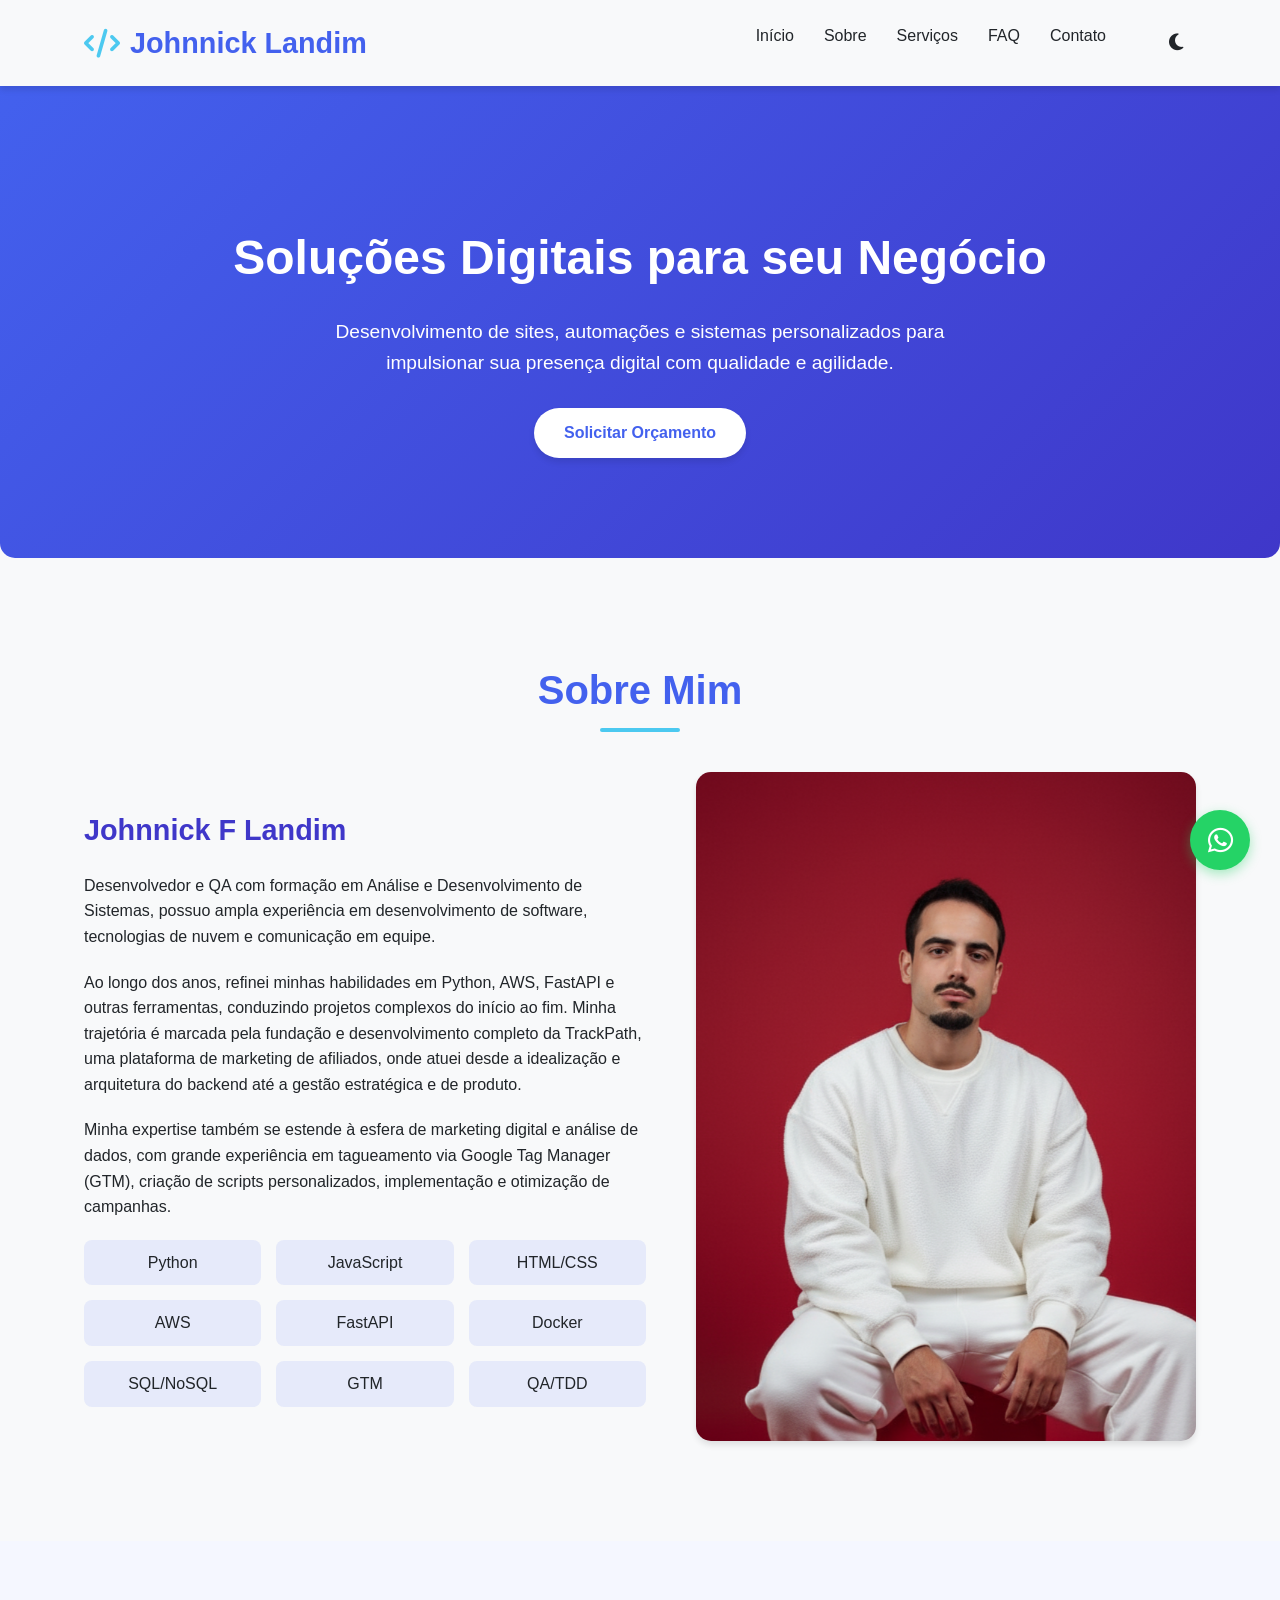
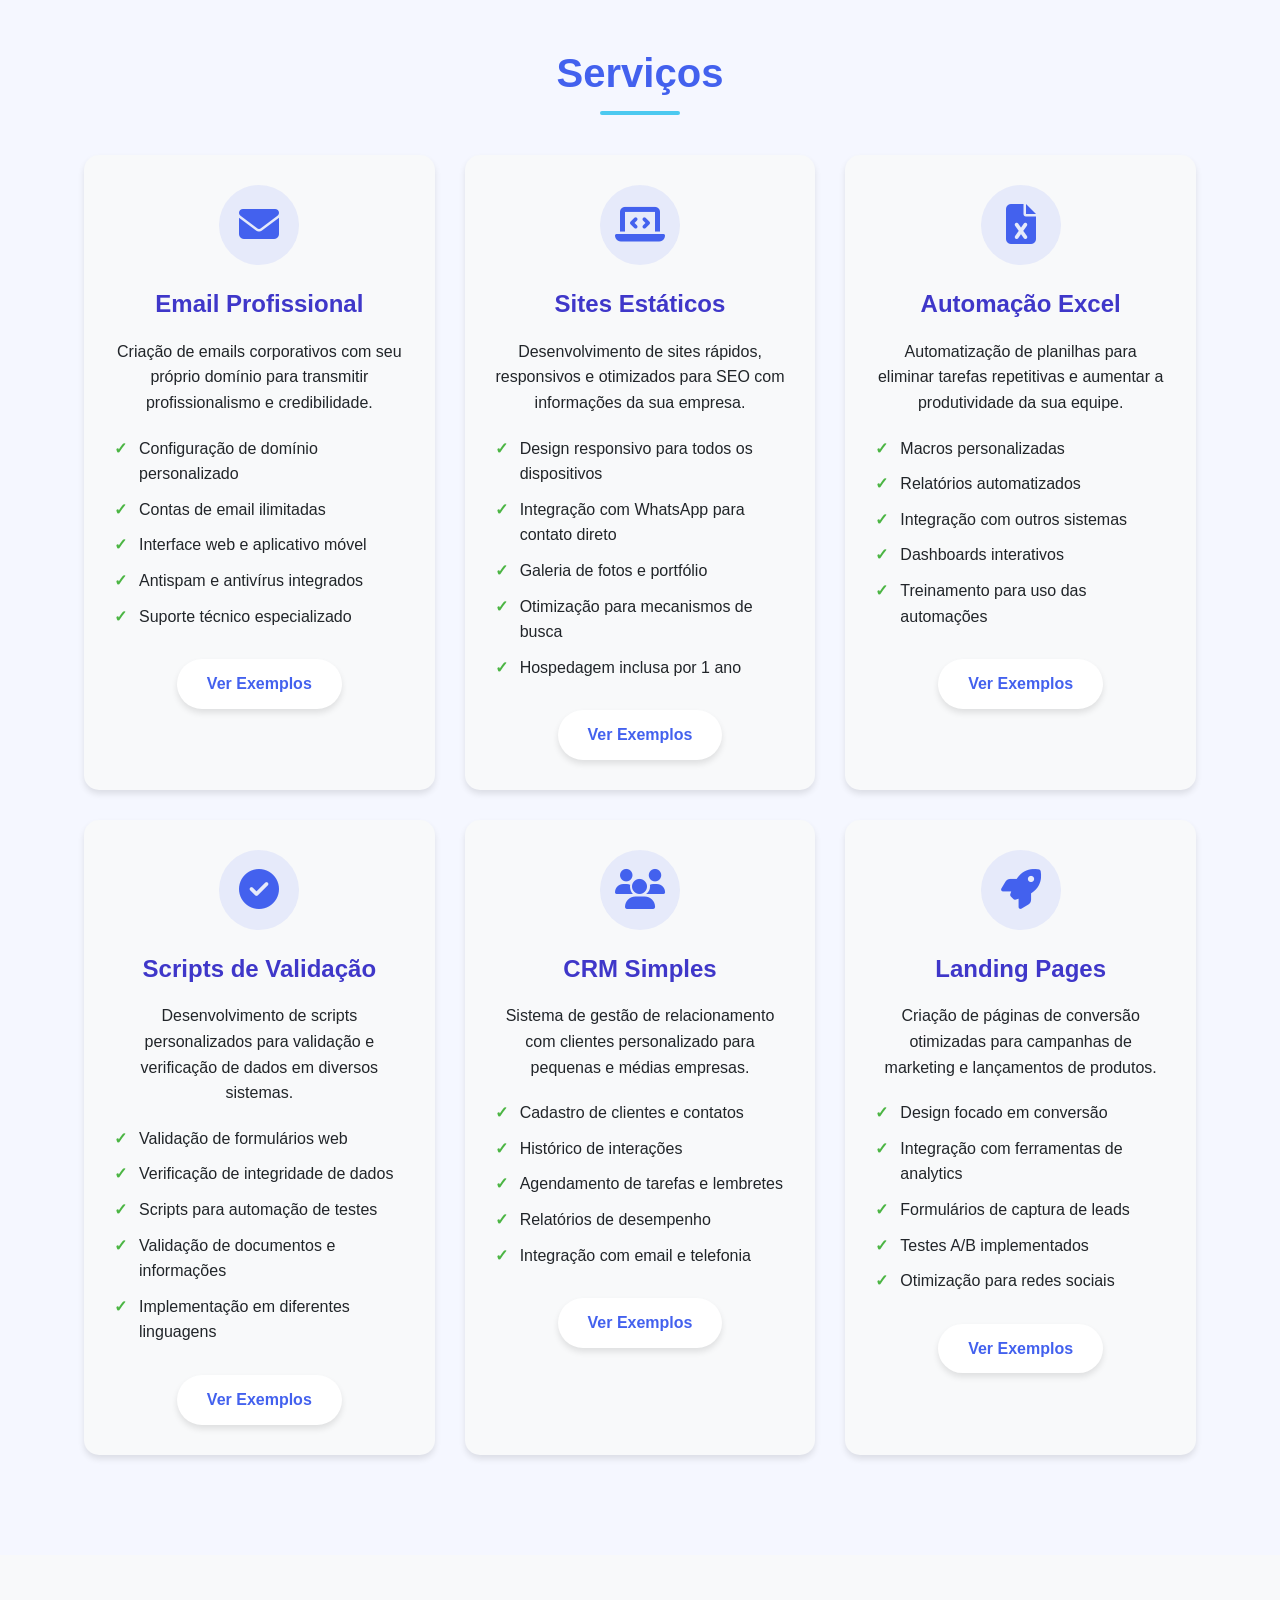
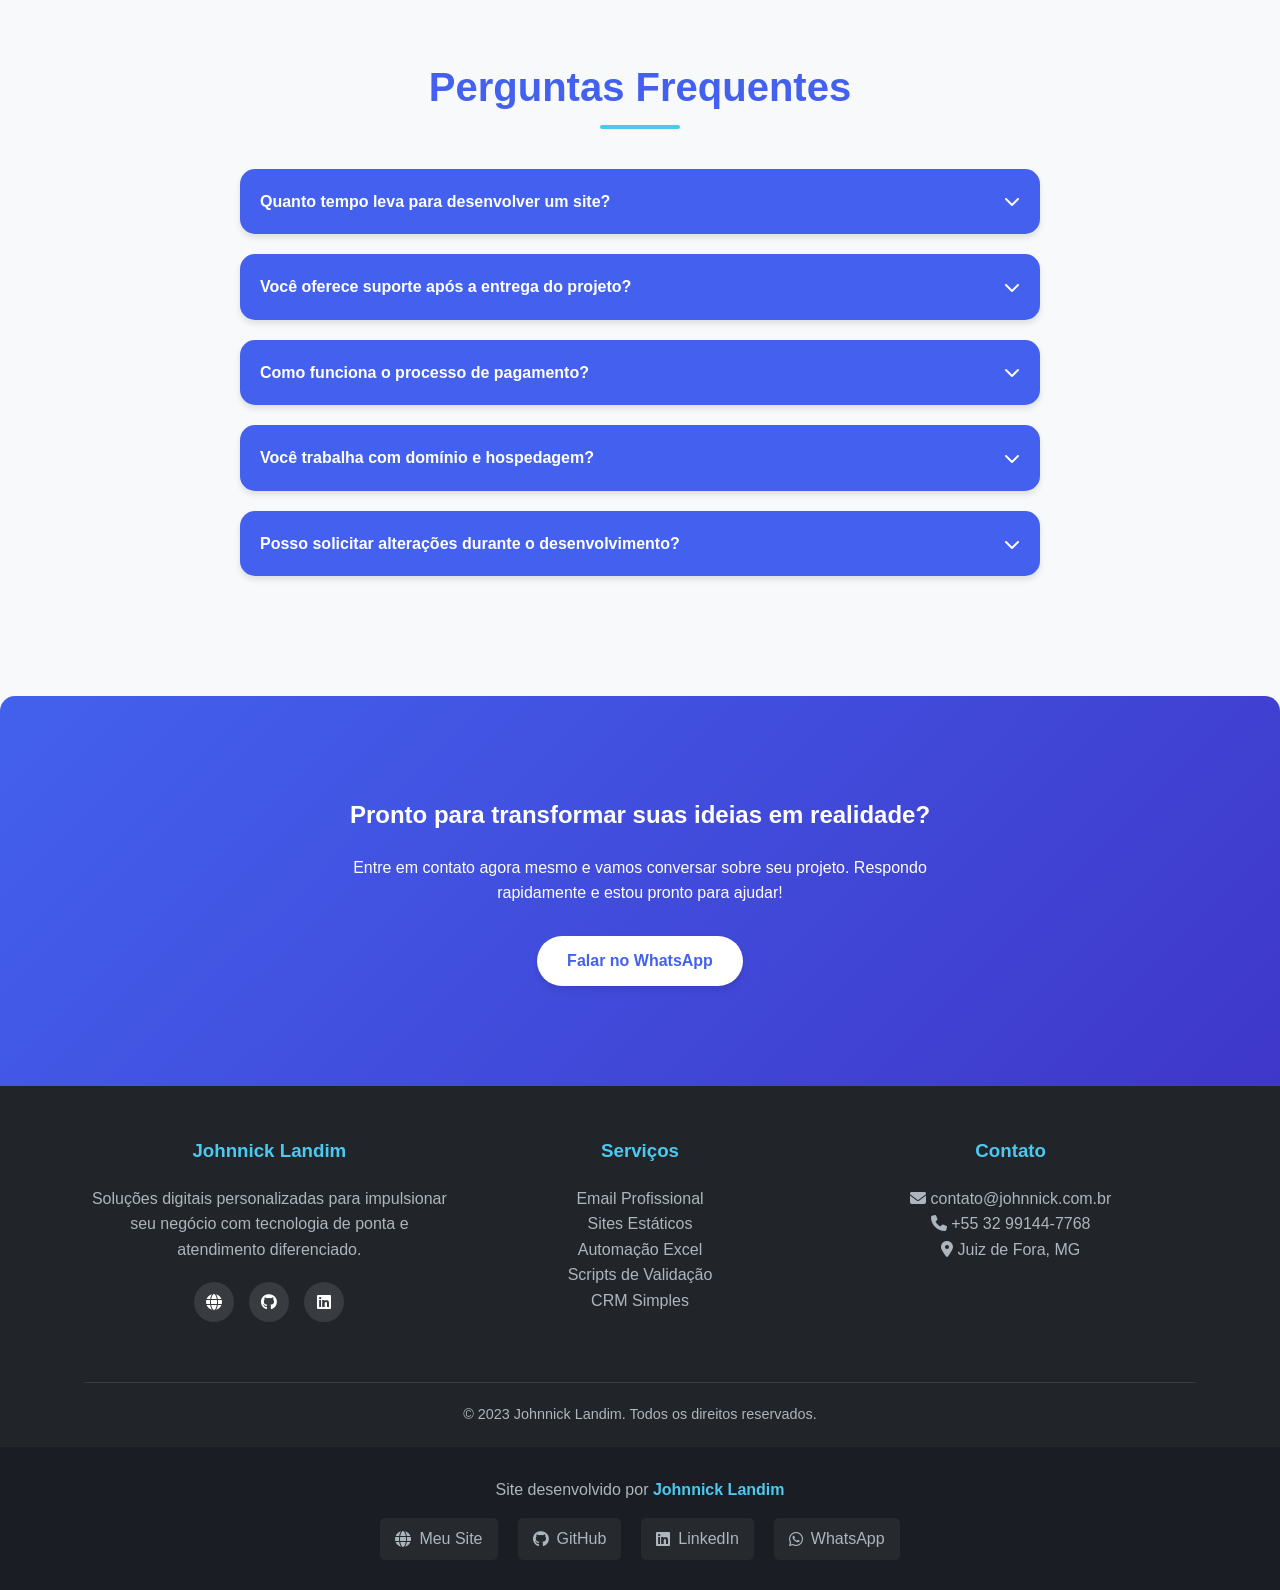
==== index.html @ 3d275d5f "first commit" ====
<!DOCTYPE html>
<html lang="pt-br">

<head>
    <meta charset="UTF-8">
    <meta name="viewport" content="width=device-width, initial-scale=1.0">
    <title>Johnnick Landim - Desenvolvedor e QA | Soluções em Programação</title>
    <meta name="description"
        content="Johnnick Landim - Desenvolvedor e QA especializado em criação de sites, automações, sistemas personalizados e soluções digitais para seu negócio.">
    <meta name="keywords"
        content="Johnnick Landim, desenvolvedor, programador, QA, criação de sites, automação, soluções digitais, desenvolvimento web">
    <meta name="author" content="Johnnick Landim">
    <link rel="stylesheet" href="https://cdnjs.cloudflare.com/ajax/libs/font-awesome/6.4.0/css/all.min.css">
    <link rel="stylesheet" href="style.css">
</head>

<body>
    <!-- Header -->
    <header>
        <div class="container">
            <nav>
                <div class="logo">
                    <i class="fas fa-code"></i>
                    Johnnick Landim
                </div>
                <ul class="nav-links">
                    <li><a href="#home">Início</a></li>
                    <li><a href="#about">Sobre</a></li>
                    <li><a href="#services">Serviços</a></li>
                    <li><a href="#faq">FAQ</a></li>
                    <li><a href="#contact">Contato</a></li>
                    <li>
                        <button class="theme-toggle" id="theme-toggle" aria-label="Alternar tema">
                            <i class="fas fa-moon"></i>
                        </button>
                    </li>
                </ul>
                <div class="hamburger">
                    <i class="fas fa-bars"></i>
                </div>
            </nav>
        </div>
    </header>

    <!-- Hero Section -->
    <section class="hero" id="home">
        <div class="container">
            <h1>Soluções Digitais para seu Negócio</h1>
            <p>Desenvolvimento de sites, automações e sistemas personalizados para impulsionar sua presença digital com
                qualidade e agilidade.</p>
            <a href="#contact" class="btn">Solicitar Orçamento</a>
        </div>
    </section>

    <!-- About Section -->
    <section class="about" id="about">
        <div class="container">
            <div class="section-title">
                <h2>Sobre Mim</h2>
            </div>
            <div class="about-content">
                <div class="about-text">
                    <h3>Johnnick F Landim </h3>
                    <p>Desenvolvedor e QA com formação em Análise e Desenvolvimento de Sistemas, possuo ampla
                        experiência em desenvolvimento de software, tecnologias de nuvem e comunicação em equipe.</p>
                    <p>Ao longo dos anos, refinei minhas habilidades em Python, AWS, FastAPI e outras ferramentas,
                        conduzindo projetos complexos do início ao fim. Minha trajetória é marcada pela fundação e
                        desenvolvimento completo da TrackPath, uma plataforma de marketing de afiliados, onde atuei
                        desde a idealização e arquitetura do backend até a gestão estratégica e de produto.</p>
                    <p>Minha expertise também se estende à esfera de marketing digital e análise de dados, com grande
                        experiência em tagueamento via Google Tag Manager (GTM), criação de scripts personalizados,
                        implementação e otimização de campanhas.</p>

                    <div class="skills-grid">
                        <div class="skill-item">Python</div>
                        <div class="skill-item">JavaScript</div>
                        <div class="skill-item">HTML/CSS</div>
                        <div class="skill-item">AWS</div>
                        <div class="skill-item">FastAPI</div>
                        <div class="skill-item">Docker</div>
                        <div class="skill-item">SQL/NoSQL</div>
                        <div class="skill-item">GTM</div>
                        <div class="skill-item">QA/TDD</div>
                    </div>
                </div>
                <div class="about-image">
                    <img src="images/Johnnick2.png" alt="Johnnick Landim - Desenvolvedor e QA">
                </div>
            </div>
        </div>
    </section>

    <!-- Services Section -->
    <section class="services" id="services">
        <div class="container">
            <div class="section-title">
                <h2>Serviços</h2>
            </div>
            <div class="services-grid">
                <!-- Serviço 1: Email Profissional -->
                <div class="service-card">
                    <div class="service-icon">
                        <i class="fas fa-envelope"></i>
                    </div>
                    <h3>Email Profissional</h3>
                    <p>Criação de emails corporativos com seu próprio domínio para transmitir profissionalismo e
                        credibilidade.</p>
                    <ul class="service-features">
                        <li>Configuração de domínio personalizado</li>
                        <li>Contas de email ilimitadas</li>
                        <li>Interface web e aplicativo móvel</li>
                        <li>Antispam e antivírus integrados</li>
                        <li>Suporte técnico especializado</li>
                    </ul>
                    <a href="servicos/email-profissional.html" class="btn" style="margin-top: 20px;">Ver Exemplos</a>
                </div>

                <!-- Serviço 2: Sites Estáticos -->
                <div class="service-card">
                    <div class="service-icon">
                        <i class="fas fa-laptop-code"></i>
                    </div>
                    <h3>Sites Estáticos</h3>
                    <p>Desenvolvimento de sites rápidos, responsivos e otimizados para SEO com informações da sua
                        empresa.</p>
                    <ul class="service-features">
                        <li>Design responsivo para todos os dispositivos</li>
                        <li>Integração com WhatsApp para contato direto</li>
                        <li>Galeria de fotos e portfólio</li>
                        <li>Otimização para mecanismos de busca</li>
                        <li>Hospedagem inclusa por 1 ano</li>
                    </ul>
                    <a href="servicos/sites-estaticos.html" class="btn" style="margin-top: 20px;">Ver Exemplos</a>
                </div>

                <!-- Serviço 3: Automação Excel -->
                <div class="service-card">
                    <div class="service-icon">
                        <i class="fas fa-file-excel"></i>
                    </div>
                    <h3>Automação Excel</h3>
                    <p>Automatização de planilhas para eliminar tarefas repetitivas e aumentar a produtividade da sua
                        equipe.</p>
                    <ul class="service-features">
                        <li>Macros personalizadas</li>
                        <li>Relatórios automatizados</li>
                        <li>Integração com outros sistemas</li>
                        <li>Dashboards interativos</li>
                        <li>Treinamento para uso das automações</li>
                    </ul>
                    <a href="servicos/automacao-excel.html" class="btn" style="margin-top: 20px;">Ver Exemplos</a>
                </div>

                <!-- Serviço 4: Scripts de Validação -->
                <div class="service-card">
                    <div class="service-icon">
                        <i class="fas fa-check-circle"></i>
                    </div>
                    <h3>Scripts de Validação</h3>
                    <p>Desenvolvimento de scripts personalizados para validação e verificação de dados em diversos
                        sistemas.</p>
                    <ul class="service-features">
                        <li>Validação de formulários web</li>
                        <li>Verificação de integridade de dados</li>
                        <li>Scripts para automação de testes</li>
                        <li>Validação de documentos e informações</li>
                        <li>Implementação em diferentes linguagens</li>
                    </ul>
                    <a href="servicos/scripts-validacao.html" class="btn" style="margin-top: 20px;">Ver Exemplos</a>
                </div>

                <!-- Serviço 5: CRM Simples -->
                <div class="service-card">
                    <div class="service-icon">
                        <i class="fas fa-users"></i>
                    </div>
                    <h3>CRM Simples</h3>
                    <p>Sistema de gestão de relacionamento com clientes personalizado para pequenas e médias empresas.
                    </p>
                    <ul class="service-features">
                        <li>Cadastro de clientes e contatos</li>
                        <li>Histórico de interações</li>
                        <li>Agendamento de tarefas e lembretes</li>
                        <li>Relatórios de desempenho</li>
                        <li>Integração com email e telefonia</li>
                    </ul>
                    <a href="servicos/crm-simples.html" class="btn" style="margin-top: 20px;">Ver Exemplos</a>
                </div>

                <!-- Serviço 6: Landing Pages -->
                <div class="service-card">
                    <div class="service-icon">
                        <i class="fas fa-rocket"></i>
                    </div>
                    <h3>Landing Pages</h3>
                    <p>Criação de páginas de conversão otimizadas para campanhas de marketing e lançamentos de produtos.
                    </p>
                    <ul class="service-features">
                        <li>Design focado em conversão</li>
                        <li>Integração com ferramentas de analytics</li>
                        <li>Formulários de captura de leads</li>
                        <li>Testes A/B implementados</li>
                        <li>Otimização para redes sociais</li>
                    </ul>
                    <a href="servicos/landing-pages.html" class="btn" style="margin-top: 20px;">Ver Exemplos</a>
                </div>
            </div>
        </div>
    </section>

    <!-- FAQ Section -->
    <section class="faq" id="faq">
        <div class="container">
            <div class="section-title">
                <h2>Perguntas Frequentes</h2>
            </div>
            <div class="faq-container">
                <div class="faq-item">
                    <div class="faq-question">
                        <span>Quanto tempo leva para desenvolver um site?</span>
                        <i class="fas fa-chevron-down"></i>
                    </div>
                    <div class="faq-answer">
                        <p>O tempo de desenvolvimento varia de acordo com a complexidade do projeto. Sites estáticos
                            simples podem ficar prontos em 3-5 dias úteis, enquanto sistemas mais complexos como CRMs
                            podem levar de 2 a 4 semanas.</p>
                    </div>
                </div>

                <div class="faq-item">
                    <div class="faq-question">
                        <span>Você oferece suporte após a entrega do projeto?</span>
                        <i class="fas fa-chevron-down"></i>
                    </div>
                    <div class="faq-answer">
                        <p>Sim, ofereço suporte técnico por 30 dias após a entrega do projeto sem custo adicional. Após
                            esse período, posso fornecer planos de manutenção mensal ou suporte pontual conforme
                            necessidade.</p>
                    </div>
                </div>

                <div class="faq-item">
                    <div class="faq-question">
                        <span>Como funciona o processo de pagamento?</span>
                        <i class="fas fa-chevron-down"></i>
                    </div>
                    <div class="faq-answer">
                        <p>O pagamento é dividido em duas etapas: 50% no início do projeto e 50% na entrega. Para
                            projetos de maior valor, podemos negociar parcelamento ou outras condições de pagamento.</p>
                    </div>
                </div>

                <div class="faq-item">
                    <div class="faq-question">
                        <span>Você trabalha com domínio e hospedagem?</span>
                        <i class="fas fa-chevron-down"></i>
                    </div>
                    <div class="faq-answer">
                        <p>Sim, posso auxiliar na aquisição de domínio e contratação de hospedagem, ou você pode
                            fornecer suas próprias credenciais caso já possua. Incluo 1 ano de hospedagem em todos os
                            pacotes de desenvolvimento de sites.</p>
                    </div>
                </div>

                <div class="faq-item">
                    <div class="faq-question">
                        <span>Posso solicitar alterações durante o desenvolvimento?</span>
                        <i class="fas fa-chevron-down"></i>
                    </div>
                    <div class="faq-answer">
                        <p>Sim, o processo é colaborativo. Pequenas alterações durante o desenvolvimento são incluídas
                            sem custo adicional. Alterações significativas que modifiquem o escopo inicial podem
                            impactar no prazo e valor do projeto.</p>
                    </div>
                </div>
            </div>
        </div>
    </section>

    <!-- Contact Section -->
    <section class="contact" id="contact">
        <div class="container">
            <h2>Pronto para transformar suas ideias em realidade?</h2>
            <p>Entre em contato agora mesmo e vamos conversar sobre seu projeto. Respondo rapidamente e estou pronto
                para ajudar!</p>
            <a href="https://wa.me/5532991447768?text=Olá! Gostaria de solicitar um orçamento para:" class="btn"
                id="whatsapp-contact">Falar no WhatsApp</a>
        </div>
    </section>

    <!-- WhatsApp Button -->
    <a href="https://wa.me/5532991447768?text=Olá! Gostaria de solicitar um orçamento para:" class="whatsapp-btn"
        id="whatsapp-float">
        <i class="fab fa-whatsapp"></i>
    </a>

    <!-- Botão Voltar ao Topo -->
    <a href="#" class="back-to-top" id="back-to-top">
        <i class="fas fa-arrow-up"></i>
    </a>

    <!-- Footer -->
    <footer>
        <div class="container">
            <div class="footer-content">
                <div class="footer-section">
                    <h3>Johnnick Landim</h3>
                    <p>Soluções digitais personalizadas para impulsionar seu negócio com tecnologia de ponta e
                        atendimento diferenciado.</p>
                    <div class="social-links">
                        <a href="https://links.johnnick.com.br/" target="_blank"><i class="fas fa-globe"></i></a>
                        <a href="https://github.com/johnnickjf" target="_blank"><i class="fab fa-github"></i></a>
                        <a href="https://www.linkedin.com/in/johnnickjf/" target="_blank"><i
                                class="fab fa-linkedin"></i></a>
                    </div>
                </div>
                <div class="footer-section">
                    <h3>Serviços</h3>
                    <p><a href="#services">Email Profissional</a></p>
                    <p><a href="#services">Sites Estáticos</a></p>
                    <p><a href="#services">Automação Excel</a></p>
                    <p><a href="#services">Scripts de Validação</a></p>
                    <p><a href="#services">CRM Simples</a></p>
                </div>
                <div class="footer-section">
                    <h3>Contato</h3>
                    <p><i class="fas fa-envelope"></i> contato@johnnick.com.br</p>
                    <p><i class="fas fa-phone"></i> +55 32 99144-7768</p>
                    <p><i class="fas fa-map-marker-alt"></i> Juiz de Fora, MG</p>
                </div>
            </div>
            <div class="copyright">
                <p>&copy; 2023 Johnnick Landim. Todos os direitos reservados.</p>
            </div>
        </div>
    </footer>

    <!-- Credits Section -->
    <div class="credits">
        <div class="container">
            <p>Site desenvolvido por <span class="developer">Johnnick Landim</span></p>
            <div class="developer-links">
                <a href="https://links.johnnick.com.br/" target="_blank">
                    <i class="fas fa-globe"></i> Meu Site
                </a>
                <a href="https://github.com/johnnickjf" target="_blank">
                    <i class="fab fa-github"></i> GitHub
                </a>
                <a href="https://www.linkedin.com/in/johnnickjf/" target="_blank">
                    <i class="fab fa-linkedin"></i> LinkedIn
                </a>
                <a href="https://wa.me/5532991447768" target="_blank">
                    <i class="fab fa-whatsapp"></i> WhatsApp
                </a>
            </div>
        </div>
    </div>
    <script src="script.js"></script>
</body>
---- style.css ----
:root {
    /* Cores principais - fácil de modificar */
    --primary: #4361ee;
    --secondary: #3f37c9;
    --accent: #4cc9f0;
    --light: #f8f9fa;
    --dark: #212529;
    --success: #4bb543;
    --warning: #ffc107;
    --danger: #dc3545;
    --shadow: 0 4px 6px rgba(0, 0, 0, 0.1);
    --transition: all 0.3s ease;
    --border-radius: 15px;
}

/* Modo escuro */
[data-theme="dark"] {
    --primary: #5a6ff0;
    --secondary: #4f47d4;
    --accent: #5fd3f3;
    --light: #121212;
    --dark: #f8f9fa;
    --shadow: 0 4px 6px rgba(0, 0, 0, 0.3);
}

[data-theme="dark"] body {
    background-color: var(--light);
    color: var(--dark);
}

[data-theme="dark"] .services {
    background-color: #1a1d23;
}

[data-theme="dark"] .service-card,
[data-theme="dark"] .faq-answer,
[data-theme="dark"] .about,
[data-theme="dark"] .faq {
    background-color: #1e1e1e;
}

[data-theme="dark"] header,
[data-theme="dark"] .service-card,
[data-theme="dark"] .faq-item,
[data-theme="dark"] .faq-answer {
    background-color: #1e1e1e;
    color: var(--dark);
}

[data-theme="dark"] .nav-links a,
[data-theme="dark"] .service-card h3,
[data-theme="dark"] .service-card p,
[data-theme="dark"] .about-text h3,
[data-theme="dark"] .about-text p,
[data-theme="dark"] .section-title h2,
[data-theme="dark"] .faq-answer p {
    color: var(--dark);
}

* {
    margin: 0;
    padding: 0;
    box-sizing: border-box;
    font-family: 'Segoe UI', Tahoma, Geneva, Verdana, sans-serif;
}

body {
    background-color: var(--light);
    color: var(--dark);
    line-height: 1.6;
    transition: var(--transition);
}

.container {
    width: 90%;
    max-width: 1200px;
    margin: 0 auto;
    padding: 0 20px;
}

/* Personalização da barra de rolagem */
::-webkit-scrollbar {
    width: 12px;
}

::-webkit-scrollbar-track {
    background: var(--light);
    border-radius: 10px;
}

::-webkit-scrollbar-thumb {
    background: var(--primary);
    border-radius: 10px;
    border: 2px solid var(--light);
}

::-webkit-scrollbar-thumb:hover {
    background: var(--secondary);
}

/* Header */
header {
    background-color: var(--light);
    box-shadow: var(--shadow);
    position: fixed;
    width: 100%;
    top: 0;
    z-index: 1000;
    transition: var(--transition);
}

nav {
    display: flex;
    justify-content: space-between;
    align-items: center;
    padding: 20px 0;
}

.logo {
    font-size: 1.8rem;
    font-weight: 700;
    color: var(--primary);
    display: flex;
    align-items: center;
}

.logo i {
    margin-right: 10px;
    color: var(--accent);
}

.nav-links {
    display: flex;
    list-style: none;
}

.nav-links li {
    margin-left: 30px;
}

.nav-links a {
    text-decoration: none;
    color: var(--dark);
    font-weight: 500;
    transition: var(--transition);
}

.nav-links a:hover {
    color: var(--primary);
}

.theme-toggle {
    background: none;
    border: none;
    color: var(--dark);
    font-size: 1.2rem;
    cursor: pointer;
    transition: var(--transition);
    margin-left: 20px;
    padding: 5px;
    border-radius: 50%;
    width: 40px;
    height: 40px;
    display: flex;
    align-items: center;
    justify-content: center;
}

.theme-toggle:hover {
    color: var(--primary);
    transform: rotate(30deg);
    background-color: rgba(67, 97, 238, 0.1);
}

.hamburger {
    display: none;
    cursor: pointer;
    font-size: 1.5rem;
}

/* Hero Section */
.hero {
    padding: 150px 0 100px;
    background: linear-gradient(135deg, var(--primary), var(--secondary));
    color: white;
    text-align: center;
    border-radius: 0 0 var(--border-radius) var(--border-radius);
    margin-top: 70px;
}

.hero h1 {
    font-size: 3rem;
    margin-bottom: 20px;
    animation: fadeIn 1s ease;
}

.hero p {
    font-size: 1.2rem;
    max-width: 700px;
    margin: 0 auto 30px;
    animation: fadeIn 1.5s ease;
}

.btn {
    display: inline-block;
    background-color: white;
    color: var(--primary);
    padding: 12px 30px;
    border-radius: 50px;
    text-decoration: none;
    font-weight: 600;
    box-shadow: var(--shadow);
    transition: var(--transition);
    border: none;
    cursor: pointer;
    animation: fadeIn 2s ease;
}

.btn:hover {
    transform: translateY(-3px);
    box-shadow: 0 6px 12px rgba(0, 0, 0, 0.15);
}

/* About Section */
.about {
    padding: 100px 0;
    background-color: var(--light);
}

.section-title {
    text-align: center;
    margin-bottom: 50px;
    position: relative;
}

.section-title h2 {
    font-size: 2.5rem;
    color: var(--primary);
    display: inline-block;
}

.section-title h2::after {
    content: '';
    position: absolute;
    width: 80px;
    height: 4px;
    background-color: var(--accent);
    bottom: -10px;
    left: 50%;
    transform: translateX(-50%);
    border-radius: 2px;
}

.about-content {
    display: flex;
    align-items: center;
    gap: 50px;
}

.about-text {
    flex: 1;
}

.about-text h3 {
    font-size: 1.8rem;
    margin-bottom: 20px;
    color: var(--secondary);
}

.about-text p {
    margin-bottom: 20px;
}

.skills-grid {
    display: grid;
    grid-template-columns: repeat(auto-fill, minmax(150px, 1fr));
    gap: 15px;
    margin-top: 20px;
}

.skill-item {
    background-color: rgba(67, 97, 238, 0.1);
    padding: 10px 15px;
    border-radius: 8px;
    text-align: center;
    font-weight: 500;
    transition: var(--transition);
}

.skill-item:hover {
    transform: translateY(-3px);
    background-color: rgba(67, 97, 238, 0.2);
}

.about-image {
    flex: 1;
    border-radius: var(--border-radius);
    overflow: hidden;
    box-shadow: var(--shadow);
    max-width: 500px;
    /* Tamanho máximo para a imagem */
}

.about-image img {
    width: 100%;
    height: auto;
    display: block;
    transition: var(--transition);
}

.about-image:hover img {
    transform: scale(1.05);
}

/* Services Section */
.services {
    padding: 100px 0;
    background-color: #f5f7ff;
}

.services-grid {
    display: grid;
    grid-template-columns: repeat(auto-fit, minmax(300px, 1fr));
    gap: 30px;
}

.service-card {
    background-color: var(--light);
    border-radius: var(--border-radius);
    padding: 30px;
    box-shadow: var(--shadow);
    transition: var(--transition);
    text-align: center;
    opacity: 1;
    transform: translateY(0);
}

.service-card:hover {
    transform: translateY(-10px);
    box-shadow: 0 15px 30px rgba(0, 0, 0, 0.1);
}

.service-icon {
    font-size: 2.5rem;
    color: var(--primary);
    margin-bottom: 20px;
    display: inline-block;
    width: 80px;
    height: 80px;
    line-height: 80px;
    background-color: rgba(67, 97, 238, 0.1);
    border-radius: 50%;
}

.service-card h3 {
    font-size: 1.5rem;
    margin-bottom: 15px;
    color: var(--secondary);
}

.service-card p {
    margin-bottom: 20px;
}

.service-features {
    text-align: left;
    margin-top: 20px;
}

.service-features li {
    margin-bottom: 10px;
    list-style-type: none;
    position: relative;
    padding-left: 25px;
}

.service-features li:before {
    content: '✓';
    position: absolute;
    left: 0;
    color: var(--success);
    font-weight: bold;
}

/* FAQ Section */
.faq {
    padding: 100px 0;
    background-color: var(--light);
}

.faq-container {
    max-width: 800px;
    margin: 0 auto;
}

.faq-item {
    margin-bottom: 20px;
    border-radius: var(--border-radius);
    overflow: hidden;
    box-shadow: var(--shadow);
}

.faq-question {
    background-color: var(--primary);
    color: white;
    padding: 20px;
    cursor: pointer;
    display: flex;
    justify-content: space-between;
    align-items: center;
    font-weight: 600;
    transition: var(--transition);
}

.faq-question:hover {
    background-color: var(--secondary);
}

.faq-answer {
    background-color: var(--light);
    padding: 0;
    max-height: 0;
    overflow: hidden;
    transition: max-height 0.3s ease, padding 0.3s ease;
}

.faq-answer.active {
    padding: 20px;
    max-height: 500px;
}

/* Contact Section */
.contact {
    padding: 100px 0;
    background: linear-gradient(135deg, var(--primary), var(--secondary));
    color: white;
    text-align: center;
    border-radius: var(--border-radius) var(--border-radius) 0 0;
}

.contact h2 {
    margin-bottom: 20px;
}

.contact p {
    max-width: 600px;
    margin: 0 auto 30px;
}

/* WhatsApp Button */
.whatsapp-btn {
    position: fixed;
    bottom: 30px;
    right: 30px;
    background-color: #25D366;
    color: white;
    width: 60px;
    height: 60px;
    border-radius: 50%;
    display: flex;
    justify-content: center;
    align-items: center;
    font-size: 1.8rem;
    box-shadow: 0 4px 12px rgba(37, 211, 102, 0.4);
    z-index: 1000;
    transition: var(--transition);
    text-decoration: none;
}

.whatsapp-btn:hover {
    transform: scale(1.1);
    box-shadow: 0 6px 16px rgba(37, 211, 102, 0.6);
}

/* Footer */
footer {
    background-color: var(--dark);
    color: white;
    padding: 50px 0 20px;
    text-align: center;
}

.footer-content {
    display: flex;
    justify-content: space-between;
    flex-wrap: wrap;
    margin-bottom: 30px;
}

.footer-section {
    flex: 1;
    min-width: 250px;
    margin-bottom: 30px;
}

.footer-section h3 {
    margin-bottom: 20px;
    color: var(--accent);
}

.footer-section p, .footer-section a {
    color: #adb5bd;
    text-decoration: none;
    transition: var(--transition);
}

.footer-section a:hover {
    color: var(--accent);
}

.social-links {
    display: flex;
    justify-content: center;
    gap: 15px;
    margin-top: 20px;
}

.social-links a {
    display: inline-flex;
    justify-content: center;
    align-items: center;
    width: 40px;
    height: 40px;
    background-color: rgba(255, 255, 255, 0.1);
    border-radius: 50%;
    color: white;
    transition: var(--transition);
}

.social-links a:hover {
    background-color: var(--accent);
    transform: translateY(-3px);
}

.copyright {
    padding-top: 20px;
    border-top: 1px solid rgba(255, 255, 255, 0.1);
    font-size: 0.9rem;
    color: #adb5bd;
}

/* Credits Section */
.credits {
    background-color: #1a1d23;
    padding: 30px 0;
    text-align: center;
    border-top: 1px solid rgba(255, 255, 255, 0.05);
}

.credits p {
    margin-bottom: 15px;
    color: #adb5bd;
}

.developer {
    color: var(--accent);
    font-weight: 600;
}

.developer-links {
    display: flex;
    justify-content: center;
    gap: 20px;
    flex-wrap: wrap;
}

.developer-links a {
    display: inline-flex;
    align-items: center;
    gap: 8px;
    color: #adb5bd;
    text-decoration: none;
    transition: var(--transition);
    padding: 8px 15px;
    border-radius: 5px;
    background-color: rgba(255, 255, 255, 0.05);
}

.developer-links a:hover {
    color: var(--accent);
    background-color: rgba(255, 255, 255, 0.1);
    transform: translateY(-2px);
}

/* Botão Voltar ao Topo */
.back-to-top {
    position: fixed;
    bottom: 100px;
    right: 30px;
    background-color: var(--primary);
    color: white;
    width: 50px;
    height: 50px;
    border-radius: 50%;
    display: flex;
    justify-content: center;
    align-items: center;
    font-size: 1.2rem;
    box-shadow: var(--shadow);
    z-index: 999;
    transition: var(--transition);
    text-decoration: none;
    opacity: 0;
    visibility: hidden;
}

.back-to-top.show {
    opacity: 1;
    visibility: visible;
}

.back-to-top:hover {
    background-color: var(--secondary);
    transform: translateY(-3px);
}

/* Animations */
@keyframes fadeIn {
    from { opacity: 0; transform: translateY(20px); }
    to { opacity: 1; transform: translateY(0); }
}

.animate {
    opacity: 0;
    transform: translateY(30px);
    transition: opacity 0.5s ease, transform 0.5s ease;
}

.animate.show {
    opacity: 1;
    transform: translateY(0);
}

/* Responsive Design */
@media (max-width: 992px) {
    .about-content {
        flex-direction: column;
    }
    
    .hero h1 {
        font-size: 2.5rem;
    }
}

@media (max-width: 768px) {
    .nav-links {
        display: none;
        position: absolute;
        top: 100%;
        left: 0;
        width: 100%;
        background-color: var(--light);
        flex-direction: column;
        padding: 20px;
        box-shadow: var(--shadow);
    }
    
    .nav-links.active {
        display: flex;
    }
    
    .nav-links li {
        margin: 10px 0;
    }
    
    .hamburger {
        display: block;
    }
    
    .hero h1 {
        font-size: 2rem;
    }
    
    .hero p {
        font-size: 1rem;
    }
    
    .section-title h2 {
        font-size: 2rem;
    }
    
    .developer-links {
        flex-direction: column;
        align-items: center;
    }
    
    .back-to-top {
        bottom: 90px;
        right: 20px;
    }
}
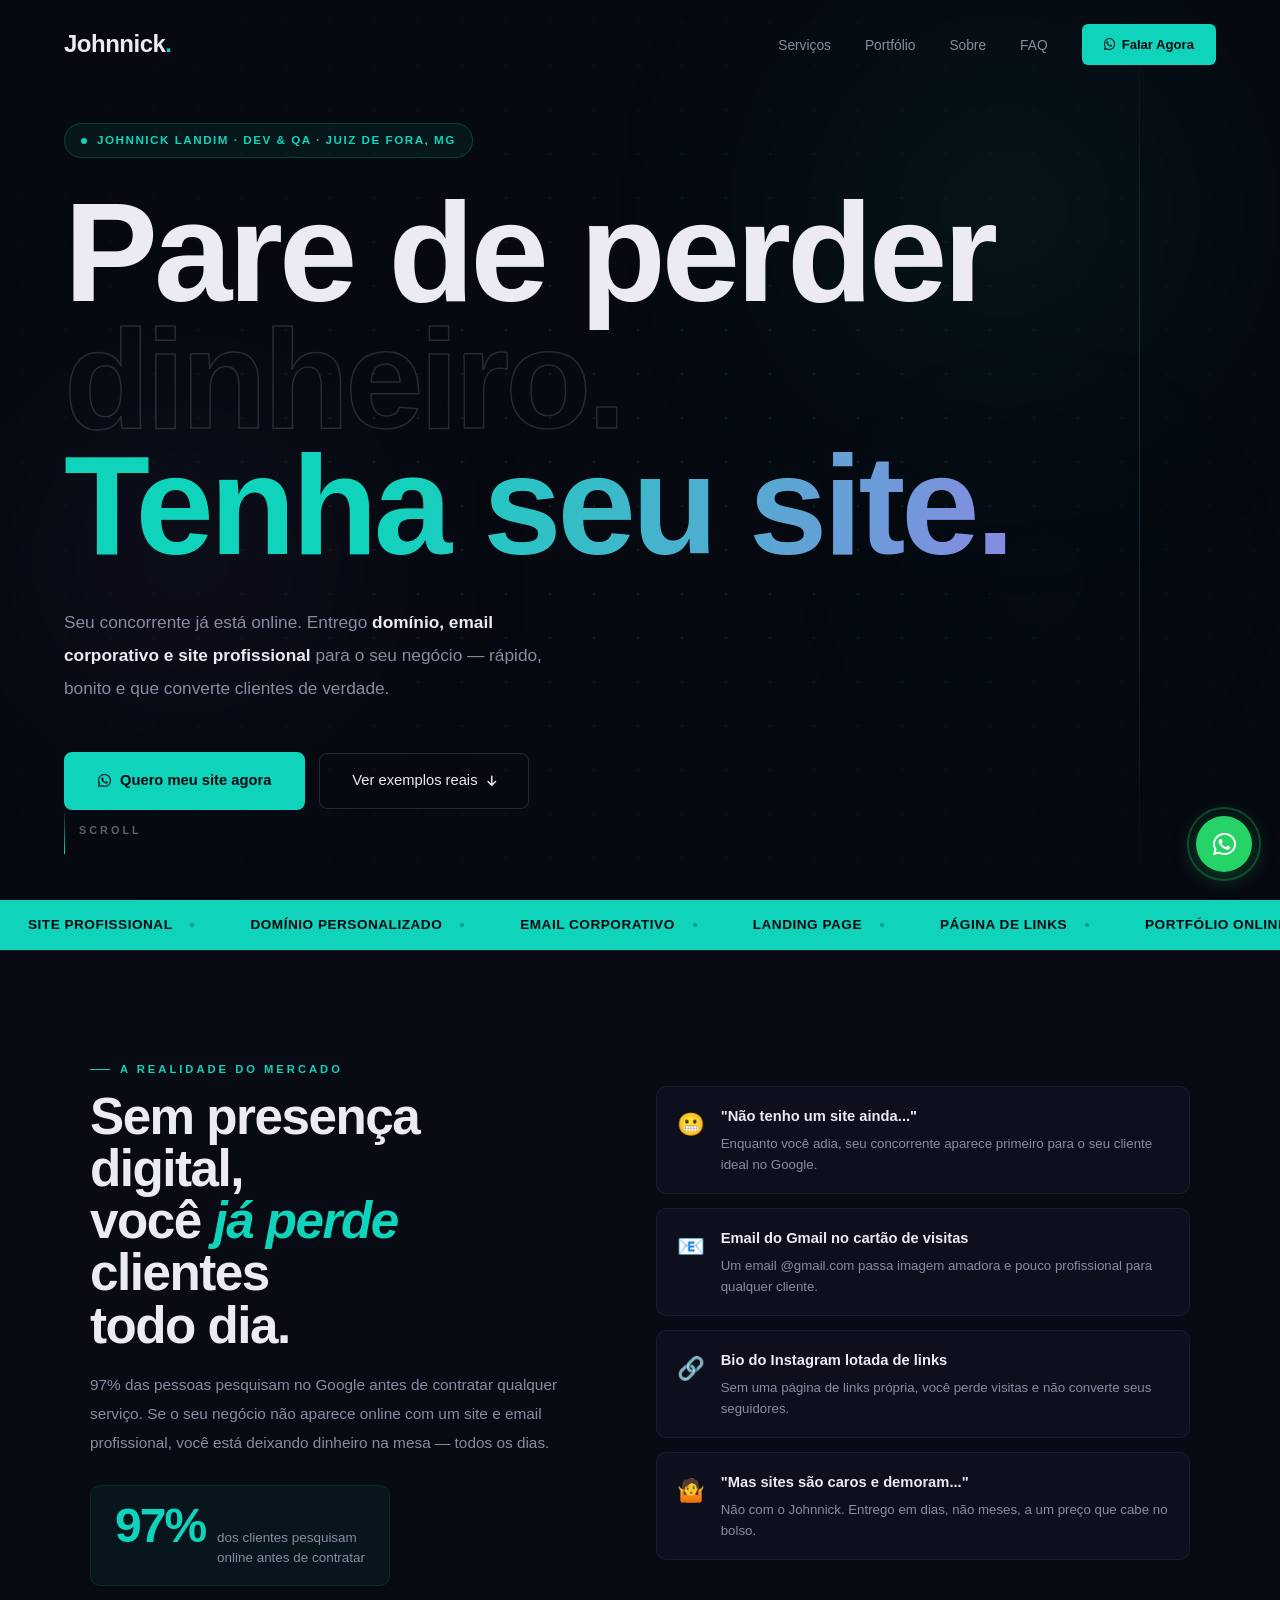
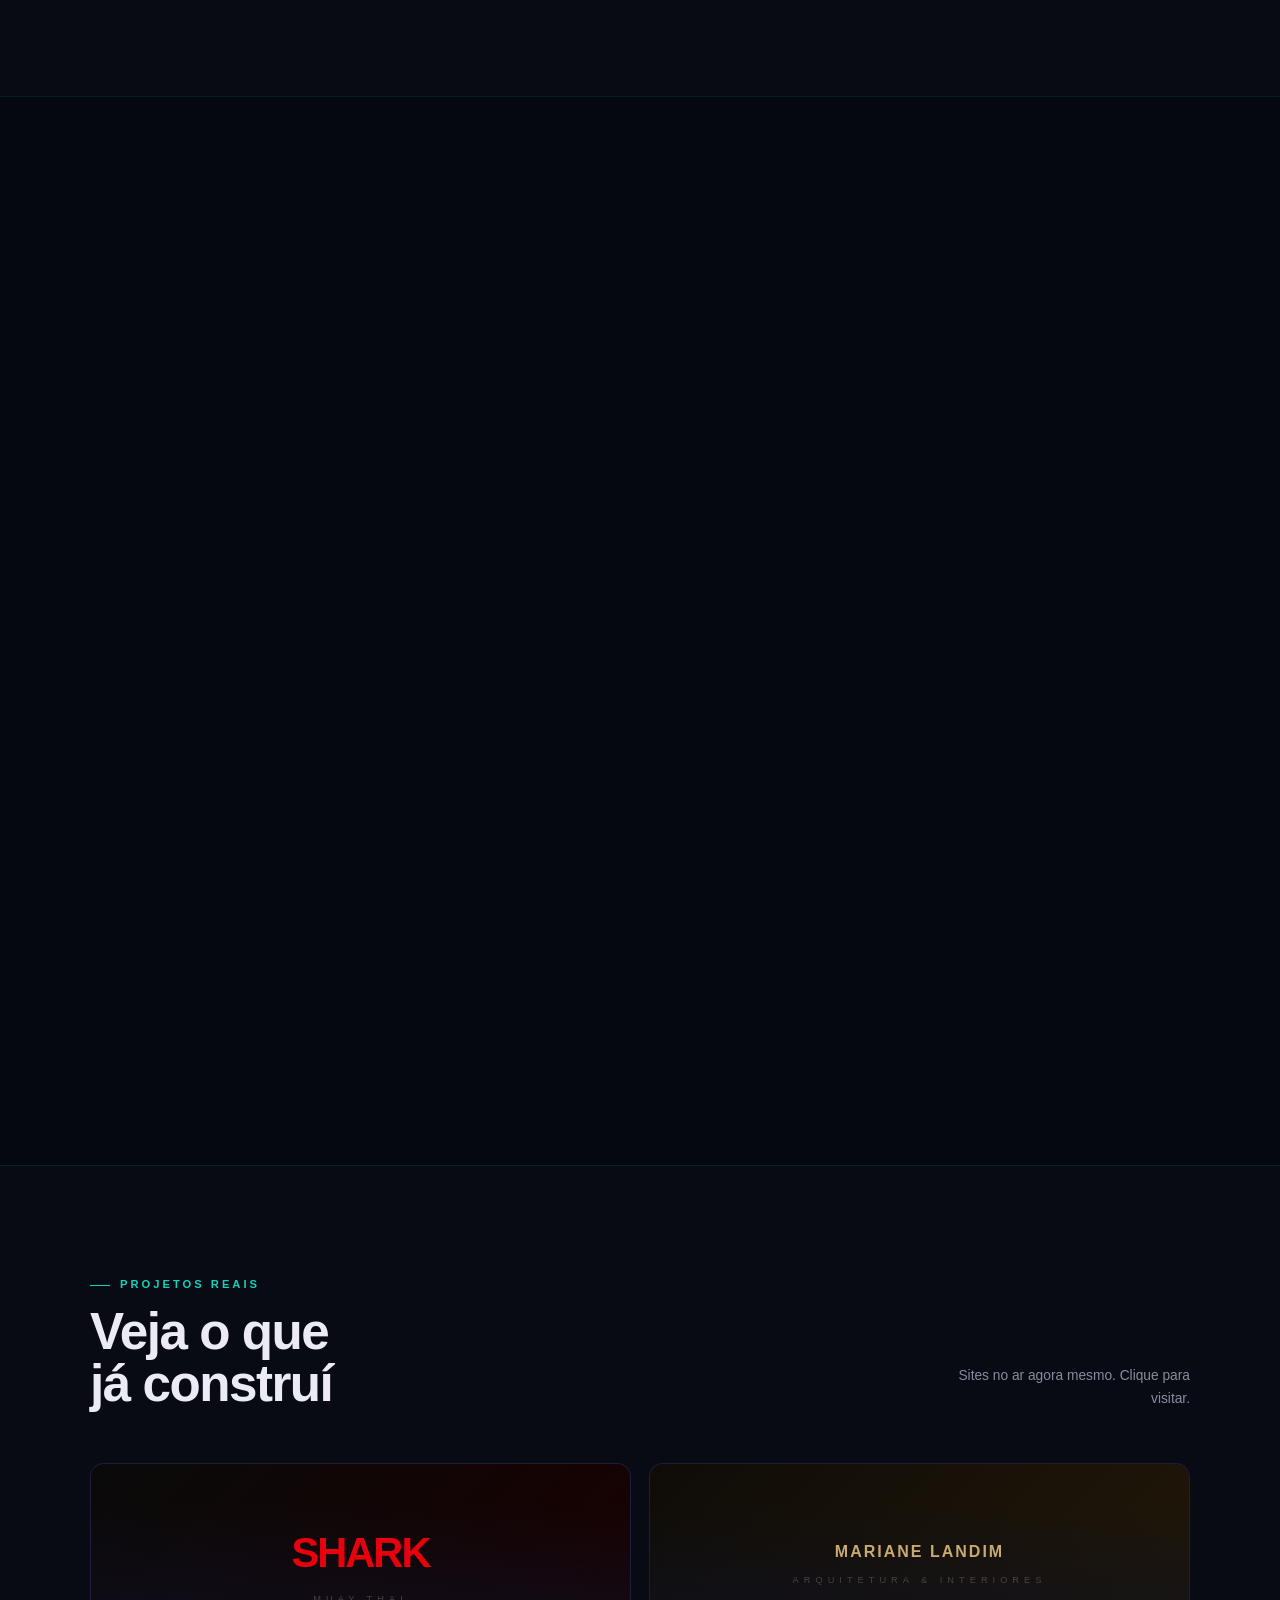
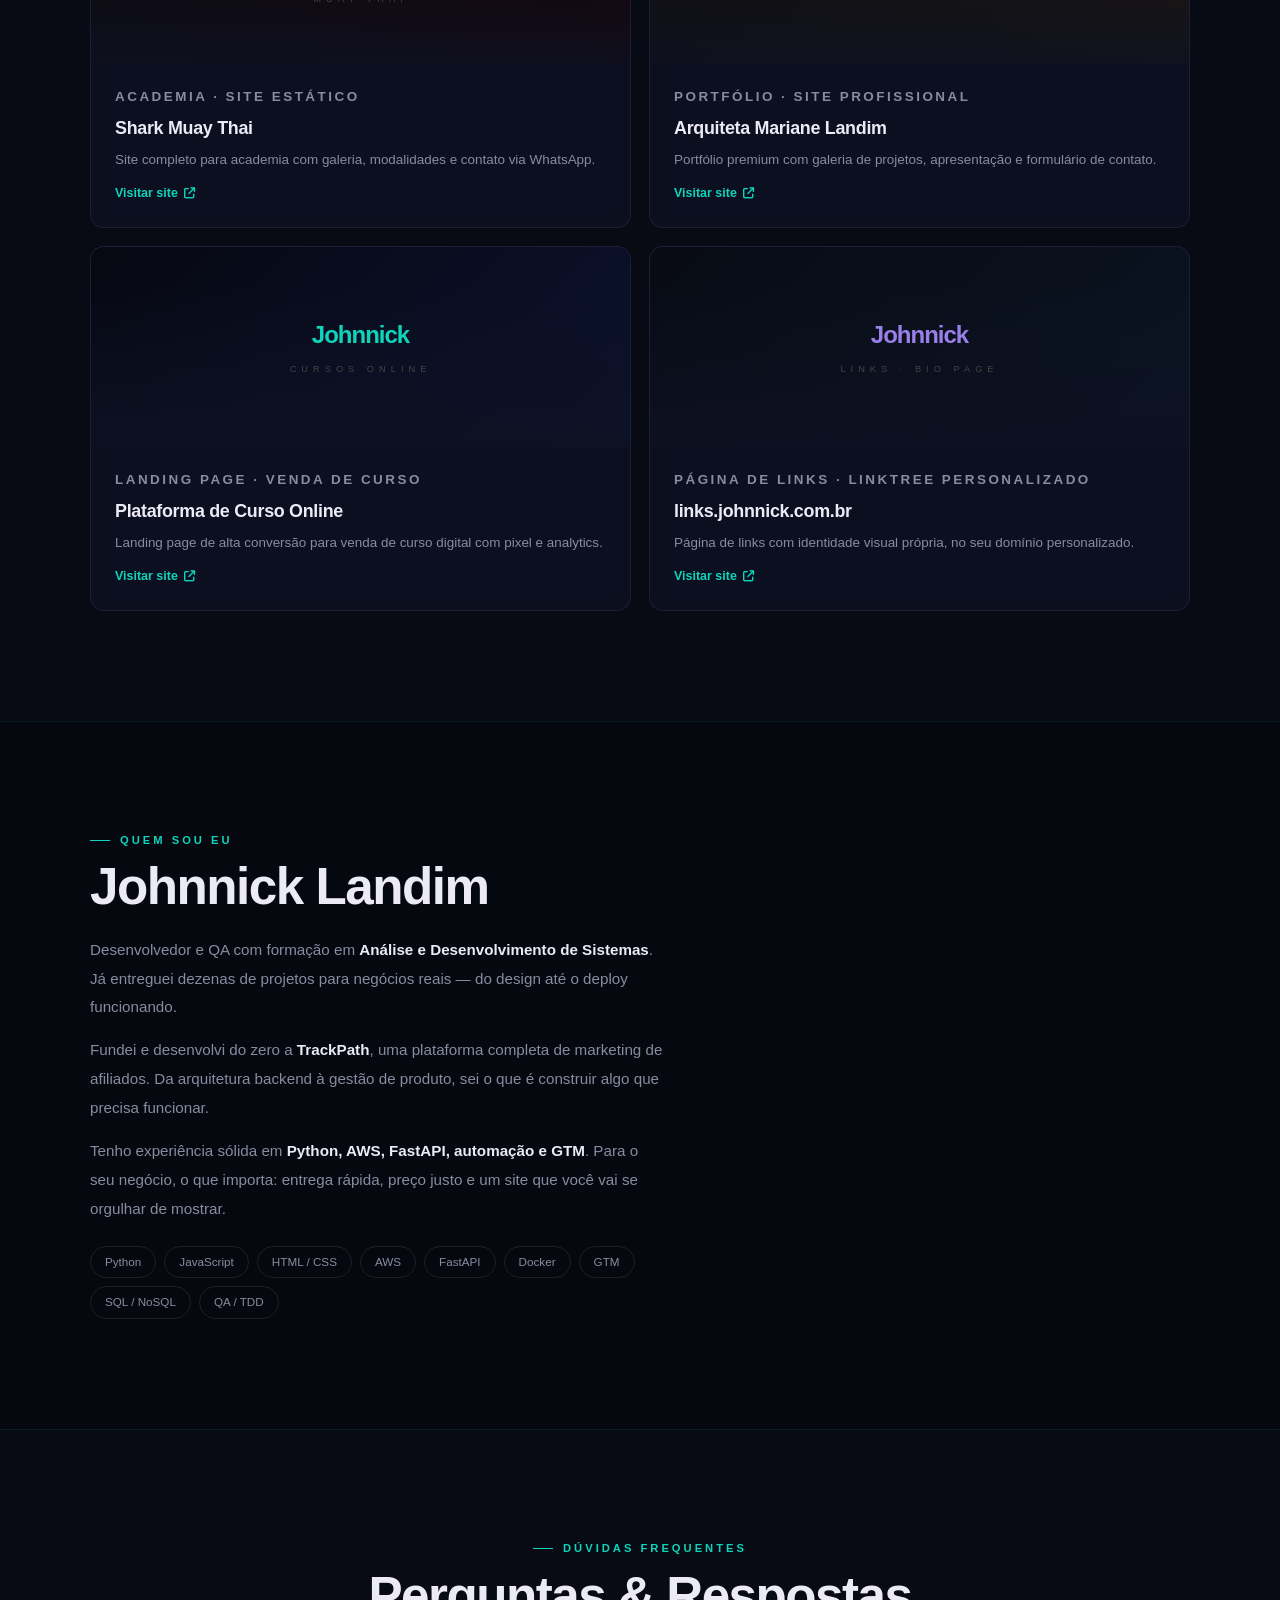
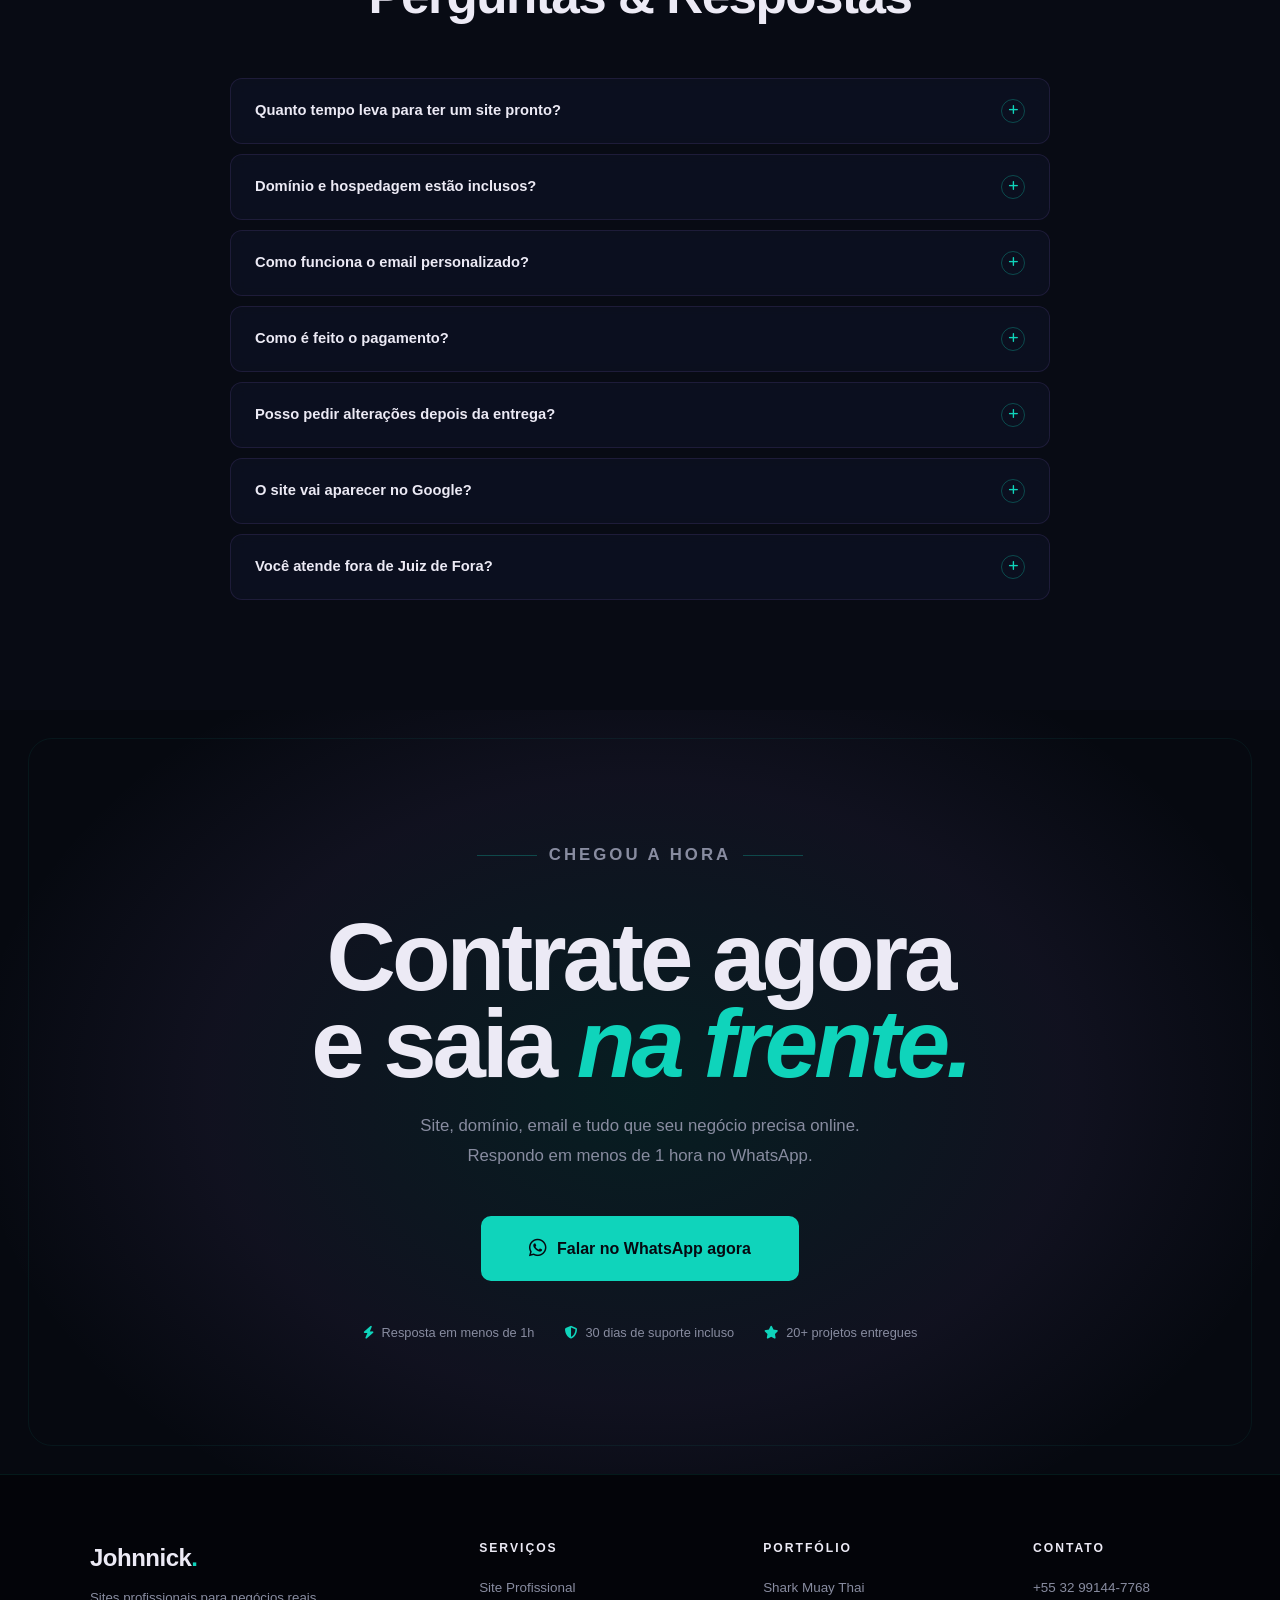
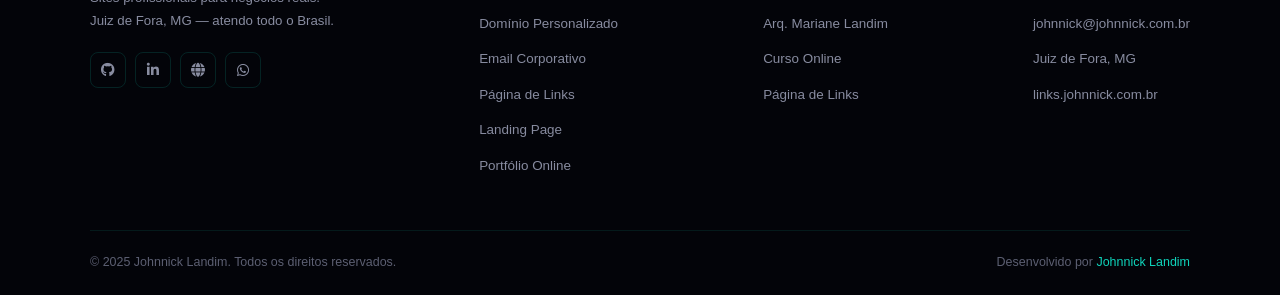
==== commit 252c1fd9: "update: Atualização." ====
--- a/index.html
+++ b/index.html
@@ -12,348 +12,593 @@
     <meta name="author" content="Johnnick Landim">
     <link rel="stylesheet" href="https://cdnjs.cloudflare.com/ajax/libs/font-awesome/6.4.0/css/all.min.css">
     <link rel="stylesheet" href="style.css">
+    <link rel="shortcut icon" href="https://i.imgur.com/FVbO9LB.png" type="image/x-icon">
 </head>
 
 <body>
-    <!-- Header -->
-    <header>
-        <div class="container">
-            <nav>
-                <div class="logo">
-                    <i class="fas fa-code"></i>
-                    Johnnick Landim
-                </div>
-                <ul class="nav-links">
-                    <li><a href="#home">Início</a></li>
-                    <li><a href="#about">Sobre</a></li>
-                    <li><a href="#services">Serviços</a></li>
-                    <li><a href="#faq">FAQ</a></li>
-                    <li><a href="#contact">Contato</a></li>
-                    <li>
-                        <button class="theme-toggle" id="theme-toggle" aria-label="Alternar tema">
-                            <i class="fas fa-moon"></i>
-                        </button>
+
+    <!-- ══ BACKGROUND ORBS ══════════════════════════ -->
+    <div class="bg-orbs" aria-hidden="true">
+        <div class="orb orb-1"></div>
+        <div class="orb orb-2"></div>
+        <div class="orb orb-3"></div>
+    </div>
+
+    <!-- ══ MOBILE MENU ══════════════════════════════ -->
+    <div class="mobile-menu" id="mobileMenu" role="dialog" aria-label="Menu de navegação">
+        <button class="mobile-close" id="closeMenu" aria-label="Fechar menu">
+            <i class="fas fa-times"></i>
+        </button>
+        <a href="#services">Serviços</a>
+        <a href="#portfolio">Portfólio</a>
+        <a href="#about">Sobre</a>
+        <a href="#faq">FAQ</a>
+        <a href="https://wa.me/5532991447768?text=Olá! Gostaria de um orçamento." target="_blank"
+            style="color:var(--teal)">Falar Agora</a>
+    </div>
+
+    <!-- ══ NAV ══════════════════════════════════════ -->
+    <nav id="mainNav">
+        <a href="#" class="nav-logo">Johnnick<span>.</span></a>
+
+        <ul class="nav-links">
+            <li><a href="#services">Serviços</a></li>
+            <li><a href="#portfolio">Portfólio</a></li>
+            <li><a href="#about">Sobre</a></li>
+            <li><a href="#faq">FAQ</a></li>
+            <li>
+                <a href="https://wa.me/5532991447768?text=Olá! Gostaria de um orçamento para meu negócio."
+                    target="_blank" class="nav-cta">
+                    <i class="fab fa-whatsapp"></i> Falar Agora
+                </a>
+            </li>
+        </ul>
+
+        <button class="hamburger" id="hamburger" aria-label="Abrir menu">
+            <i class="fas fa-bars"></i>
+        </button>
+    </nav>
+
+    <!-- ══ HERO ═════════════════════════════════════ -->
+    <section id="hero">
+        <div class="hero-content">
+            <div class="hero-badge">Johnnick Landim &middot; Dev &amp; QA &middot; Juiz de Fora, MG</div>
+
+            <h1 class="hero-title">
+                Pare de perder
+                <span class="ghost">dinheiro.</span>
+                <span class="accent2">Tenha seu site.</span>
+            </h1>
+
+            <p class="hero-desc">
+                Seu concorrente já está online. Entrego <strong>domínio, email corporativo e site profissional</strong>
+                para o seu negócio — rápido, bonito e que converte clientes de verdade.
+            </p>
+
+            <div class="hero-btns">
+                <a href="https://wa.me/5532991447768?text=Olá Johnnick! Quero colocar meu negócio online. Pode me ajudar?"
+                    target="_blank" class="btn-primary">
+                    <i class="fab fa-whatsapp"></i> Quero meu site agora
+                </a>
+                <a href="#portfolio" class="btn-secondary">
+                    Ver exemplos reais <i class="fas fa-arrow-down" style="font-size:.75rem"></i>
+                </a>
+            </div>
+        </div>
+
+        <div class="hero-scroll">
+            <div class="hero-scroll-line"></div>
+            <span>Scroll</span>
+        </div>
+    </section>
+
+    <!-- ══ TICKER ═══════════════════════════════════ -->
+    <div class="ticker-wrap" aria-hidden="true">
+        <div class="ticker-inner">
+            <span class="ticker-item">Site Profissional <span class="ticker-dot"></span></span>
+            <span class="ticker-item">Domínio Personalizado <span class="ticker-dot"></span></span>
+            <span class="ticker-item">Email Corporativo <span class="ticker-dot"></span></span>
+            <span class="ticker-item">Landing Page <span class="ticker-dot"></span></span>
+            <span class="ticker-item">Página de Links <span class="ticker-dot"></span></span>
+            <span class="ticker-item">Portfólio Online <span class="ticker-dot"></span></span>
+            <span class="ticker-item">Site de Academia <span class="ticker-dot"></span></span>
+            <span class="ticker-item">Site de Curso Online <span class="ticker-dot"></span></span>
+            <!-- duplicate for seamless loop -->
+            <span class="ticker-item">Site Profissional <span class="ticker-dot"></span></span>
+            <span class="ticker-item">Domínio Personalizado <span class="ticker-dot"></span></span>
+            <span class="ticker-item">Email Corporativo <span class="ticker-dot"></span></span>
+            <span class="ticker-item">Landing Page <span class="ticker-dot"></span></span>
+            <span class="ticker-item">Página de Links <span class="ticker-dot"></span></span>
+            <span class="ticker-item">Portfólio Online <span class="ticker-dot"></span></span>
+            <span class="ticker-item">Site de Academia <span class="ticker-dot"></span></span>
+            <span class="ticker-item">Site de Curso Online <span class="ticker-dot"></span></span>
+        </div>
+    </div>
+
+    <!-- ══ PROBLEM ══════════════════════════════════ -->
+    <section id="problem">
+        <div class="problem-grid">
+
+            <div class="reveal">
+                <p class="s-eyebrow">A realidade do mercado</p>
+                <h2 class="s-title">Sem presença digital,<br>você <em>já perde</em> clientes<br>todo dia.</h2>
+                <p class="problem-body">
+                    97% das pessoas pesquisam no Google antes de contratar qualquer serviço.
+                    Se o seu negócio não aparece online com um site e email profissional,
+                    você está deixando dinheiro na mesa — todos os dias.
+                </p>
+                <div class="problem-stat">
+                    <span class="sn">97%</span>
+                    <span class="sl">dos clientes pesquisam<br>online antes de contratar</span>
+                </div>
+            </div>
+
+            <div class="problem-items reveal d1">
+                <div class="problem-item">
+                    <span class="problem-item-icon">😬</span>
+                    <div>
+                        <h4>"Não tenho um site ainda..."</h4>
+                        <p>Enquanto você adia, seu concorrente aparece primeiro para o seu cliente ideal no Google.</p>
+                    </div>
+                </div>
+                <div class="problem-item">
+                    <span class="problem-item-icon">📧</span>
+                    <div>
+                        <h4>Email do Gmail no cartão de visitas</h4>
+                        <p>Um email @gmail.com passa imagem amadora e pouco profissional para qualquer cliente.</p>
+                    </div>
+                </div>
+                <div class="problem-item">
+                    <span class="problem-item-icon">🔗</span>
+                    <div>
+                        <h4>Bio do Instagram lotada de links</h4>
+                        <p>Sem uma página de links própria, você perde visitas e não converte seus seguidores.</p>
+                    </div>
+                </div>
+                <div class="problem-item">
+                    <span class="problem-item-icon">🤷</span>
+                    <div>
+                        <h4>"Mas sites são caros e demoram..."</h4>
+                        <p>Não com o Johnnick. Entrego em dias, não meses, a um preço que cabe no bolso.</p>
+                    </div>
+                </div>
+            </div>
+
+        </div>
+    </section>
+
+    <!-- ══ SERVICES ══════════════════════════════════ -->
+    <section id="services">
+        <div class="section-header reveal">
+            <div>
+                <p class="s-eyebrow">O que eu faço</p>
+                <h2 class="s-title">Tudo que seu negócio<br>precisa online</h2>
+            </div>
+            <p style="color:var(--muted2);font-size:.86rem;max-width:230px;text-align:right;line-height:1.7">
+                Do domínio ao site no ar, cuido de tudo por você.
+            </p>
+        </div>
+
+        <div class="services-grid reveal">
+
+            <div class="service-card">
+                <p class="service-num">01</p>
+                <div class="service-icon-wrap"><i class="fas fa-laptop-code"></i></div>
+                <h3>Site Profissional</h3>
+                <p>Responsivo, rápido e com identidade visual. Ideal para academias, clínicas, escritórios, comércios e
+                    autônomos.</p>
+                <div class="service-tags">
+                    <span class="stag">Responsivo</span>
+                    <span class="stag">SEO</span>
+                    <span class="stag">WhatsApp</span>
+                </div>
+            </div>
+
+            <div class="service-card">
+                <p class="service-num">02</p>
+                <div class="service-icon-wrap"><i class="fas fa-globe"></i></div>
+                <h3>Domínio Personalizado</h3>
+                <p>Registro e configuração completa. Tenha <em>seunegocio.com.br</em> e transmita credibilidade real
+                    para seus clientes.</p>
+                <div class="service-tags">
+                    <span class="stag">seunegocio.com.br</span>
+                    <span class="stag">Config. Completa</span>
+                </div>
+            </div>
+
+            <div class="service-card">
+                <p class="service-num">03</p>
+                <div class="service-icon-wrap"><i class="fas fa-envelope"></i></div>
+                <h3>Email Corporativo</h3>
+                <p><em>contato@seunegocio.com.br</em> transmite muito mais profissionalismo do que qualquer Gmail ou
+                    Hotmail.</p>
+                <div class="service-tags">
+                    <span class="stag">contato@seunome.com</span>
+                    <span class="stag">Multi-conta</span>
+                </div>
+            </div>
+
+            <div class="service-card">
+                <p class="service-num">04</p>
+                <div class="service-icon-wrap"><i class="fas fa-link"></i></div>
+                <h3>Página de Links</h3>
+                <p>Todos os seus links em um só lugar, com sua identidade visual — tipo Linktree mas 100% no seu
+                    domínio.</p>
+                <div class="service-tags">
+                    <span class="stag">Tipo Linktree</span>
+                    <span class="stag">Personalizado</span>
+                </div>
+            </div>
+
+            <div class="service-card">
+                <p class="service-num">05</p>
+                <div class="service-icon-wrap"><i class="fas fa-rocket"></i></div>
+                <h3>Landing Page</h3>
+                <p>Página focada em conversão para vender cursos, capturar leads ou divulgar eventos. Alta performance
+                    garantida.</p>
+                <div class="service-tags">
+                    <span class="stag">Alta Conversão</span>
+                    <span class="stag">Analytics</span>
+                    <span class="stag">Pixel</span>
+                </div>
+            </div>
+
+            <div class="service-card">
+                <p class="service-num">06</p>
+                <div class="service-icon-wrap"><i class="fas fa-briefcase"></i></div>
+                <h3>Portfólio Online</h3>
+                <p>Para arquitetos, designers, fotógrafos e criativos. Mostre seus projetos com um portfólio que
+                    impressiona.</p>
+                <div class="service-tags">
+                    <span class="stag">Galeria de Projetos</span>
+                    <span class="stag">Design Premium</span>
+                </div>
+            </div>
+
+        </div>
+    </section>
+
+    <!-- ══ PORTFOLIO ═════════════════════════════════ -->
+    <section id="portfolio">
+        <div class="section-header reveal">
+            <div>
+                <p class="s-eyebrow">Projetos reais</p>
+                <h2 class="s-title">Veja o que<br>já construí</h2>
+            </div>
+            <p style="color:var(--muted2);font-size:.86rem;max-width:250px;text-align:right;line-height:1.7">
+                Sites no ar agora mesmo. Clique para visitar.
+            </p>
+        </div>
+
+        <div class="portfolio-grid">
+
+            <a href="https://www.sharkmuaythai.com.br/" target="_blank" rel="noopener" class="portfolio-card reveal">
+                <div class="portfolio-thumb" style="background:linear-gradient(135deg,#0a0a0a 0%,#1a0000 100%)">
+                    <div class="portfolio-thumb-inner">
+                        <div
+                            style="font-family:'Bricolage Grotesque',sans-serif;font-size:2.6rem;font-weight:800;color:#e8000d;letter-spacing:-2px">
+                            SHARK</div>
+                        <div
+                            style="font-size:.58rem;letter-spacing:5px;color:#444;text-transform:uppercase;margin-top:5px">
+                            Muay Thai</div>
+                    </div>
+                    <div class="portfolio-overlay"></div>
+                </div>
+                <div class="portfolio-info">
+                    <p class="portfolio-type">Academia · Site Estático</p>
+                    <h3>Shark Muay Thai</h3>
+                    <p>Site completo para academia com galeria, modalidades e contato via WhatsApp.</p>
+                    <span class="portfolio-arrow">
+                        Visitar site <i class="fas fa-arrow-up-right-from-square" style="font-size:.7rem"></i>
+                    </span>
+                </div>
+            </a>
+
+            <a href="https://www.arquitetamarianelandim.com.br/" target="_blank" rel="noopener"
+                class="portfolio-card reveal d1">
+                <div class="portfolio-thumb" style="background:linear-gradient(135deg,#0f0c08 0%,#221808 100%)">
+                    <div class="portfolio-thumb-inner">
+                        <div
+                            style="font-family:'Bricolage Grotesque',sans-serif;font-size:1rem;font-weight:700;color:#c9a96e;letter-spacing:2px;text-transform:uppercase">
+                            Mariane Landim</div>
+                        <div
+                            style="font-size:.58rem;letter-spacing:5px;color:#444;text-transform:uppercase;margin-top:8px">
+                            Arquitetura &amp; Interiores</div>
+                    </div>
+                    <div class="portfolio-overlay"></div>
+                </div>
+                <div class="portfolio-info">
+                    <p class="portfolio-type">Portfólio · Site Profissional</p>
+                    <h3>Arquiteta Mariane Landim</h3>
+                    <p>Portfólio premium com galeria de projetos, apresentação e formulário de contato.</p>
+                    <span class="portfolio-arrow">
+                        Visitar site <i class="fas fa-arrow-up-right-from-square" style="font-size:.7rem"></i>
+                    </span>
+                </div>
+            </a>
+
+            <a href="https://curso.johnnick.com.br/" target="_blank" rel="noopener" class="portfolio-card reveal d2">
+                <div class="portfolio-thumb" style="background:linear-gradient(135deg,#060811 0%,#0c1230 100%)">
+                    <div class="portfolio-thumb-inner">
+                        <div
+                            style="font-family:'Bricolage Grotesque',sans-serif;font-size:1.5rem;font-weight:800;color:#0fd4bb;letter-spacing:-1px">
+                            Johnnick</div>
+                        <div
+                            style="font-size:.58rem;letter-spacing:5px;color:#444;text-transform:uppercase;margin-top:8px">
+                            Cursos Online</div>
+                    </div>
+                    <div class="portfolio-overlay"></div>
+                </div>
+                <div class="portfolio-info">
+                    <p class="portfolio-type">Landing Page · Venda de Curso</p>
+                    <h3>Plataforma de Curso Online</h3>
+                    <p>Landing page de alta conversão para venda de curso digital com pixel e analytics.</p>
+                    <span class="portfolio-arrow">
+                        Visitar site <i class="fas fa-arrow-up-right-from-square" style="font-size:.7rem"></i>
+                    </span>
+                </div>
+            </a>
+
+            <a href="https://links.johnnick.com.br/" target="_blank" rel="noopener" class="portfolio-card reveal d3">
+                <div class="portfolio-thumb" style="background:linear-gradient(135deg,#080b14 0%,#0b1422 100%)">
+                    <div class="portfolio-thumb-inner">
+                        <div
+                            style="font-family:'Bricolage Grotesque',sans-serif;font-size:1.5rem;font-weight:800;color:#9b7fe8;letter-spacing:-1px">
+                            Johnnick</div>
+                        <div
+                            style="font-size:.58rem;letter-spacing:5px;color:#444;text-transform:uppercase;margin-top:8px">
+                            Links · Bio Page</div>
+                    </div>
+                    <div class="portfolio-overlay"></div>
+                </div>
+                <div class="portfolio-info">
+                    <p class="portfolio-type">Página de Links · Linktree Personalizado</p>
+                    <h3>links.johnnick.com.br</h3>
+                    <p>Página de links com identidade visual própria, no seu domínio personalizado.</p>
+                    <span class="portfolio-arrow">
+                        Visitar site <i class="fas fa-arrow-up-right-from-square" style="font-size:.7rem"></i>
+                    </span>
+                </div>
+            </a>
+
+        </div>
+    </section>
+
+    <!-- ══ ABOUT ═════════════════════════════════════ -->
+    <section id="about">
+        <div class="about-grid">
+
+            <div class="reveal">
+                <p class="s-eyebrow">Quem sou eu</p>
+                <h2 class="s-title" style="margin-bottom:22px">Johnnick Landim</h2>
+                <div class="about-text">
+                    <p>Desenvolvedor e QA com formação em <strong>Análise e Desenvolvimento de Sistemas</strong>.
+                        Já entreguei dezenas de projetos para negócios reais — do design até o deploy funcionando.</p>
+                    <p>Fundei e desenvolvi do zero a <strong>TrackPath</strong>, uma plataforma completa de marketing
+                        de afiliados. Da arquitetura backend à gestão de produto, sei o que é construir algo que precisa
+                        funcionar.</p>
+                    <p>Tenho experiência sólida em <strong>Python, AWS, FastAPI, automação e GTM</strong>. Para o seu
+                        negócio, o que importa: entrega rápida, preço justo e um site que você vai se orgulhar de
+                        mostrar.</p>
+                </div>
+                <div class="skills-wrap">
+                    <span class="skill-pill">Python</span>
+                    <span class="skill-pill">JavaScript</span>
+                    <span class="skill-pill">HTML / CSS</span>
+                    <span class="skill-pill">AWS</span>
+                    <span class="skill-pill">FastAPI</span>
+                    <span class="skill-pill">Docker</span>
+                    <span class="skill-pill">GTM</span>
+                    <span class="skill-pill">SQL / NoSQL</span>
+                    <span class="skill-pill">QA / TDD</span>
+                </div>
+            </div>
+
+            <div class="stats-grid reveal d1">
+                <div class="stat-card">
+                    <div class="num">4+</div>
+                    <p>Anos de experiência em desenvolvimento</p>
+                </div>
+                <div class="stat-card">
+                    <div class="num">20+</div>
+                    <p>Projetos entregues com sucesso</p>
+                </div>
+                <div class="stat-card">
+                    <div class="num">3–5</div>
+                    <p>Dias para um site estático no ar</p>
+                </div>
+                <div class="stat-card">
+                    <div class="num">100%</div>
+                    <p>Satisfação garantida na entrega</p>
+                </div>
+            </div>
+
+        </div>
+    </section>
+
+    <!-- ══ FAQ ═══════════════════════════════════════ -->
+    <section id="faq">
+        <div class="faq-head reveal">
+            <p class="s-eyebrow">Dúvidas frequentes</p>
+            <h2 class="s-title" style="margin-top:4px">Perguntas &amp; Respostas</h2>
+        </div>
+
+        <div class="faq-list reveal">
+
+            <div class="faq-item">
+                <div class="faq-q">
+                    <span>Quanto tempo leva para ter um site pronto?</span>
+                    <div class="icon"><i class="fas fa-plus"></i></div>
+                </div>
+                <div class="faq-a">
+                    Sites estáticos simples ficam prontos em 3 a 5 dias úteis. Landing pages e portfólios mais
+                    elaborados levam de 1 a 2 semanas. Sempre defino o prazo antes de fechar.
+                </div>
+            </div>
+
+            <div class="faq-item">
+                <div class="faq-q">
+                    <span>Domínio e hospedagem estão inclusos?</span>
+                    <div class="icon"><i class="fas fa-plus"></i></div>
+                </div>
+                <div class="faq-a">
+                    Sim. Auxilio na aquisição do domínio e configuração da hospedagem — tudo parte do pacote.
+                    Você sai com tudo funcionando de ponta a ponta.
+                </div>
+            </div>
+
+            <div class="faq-item">
+                <div class="faq-q">
+                    <span>Como funciona o email personalizado?</span>
+                    <div class="icon"><i class="fas fa-plus"></i></div>
+                </div>
+                <div class="faq-a">
+                    Configuro emails com o seu domínio (ex: contato@seunegocio.com.br). Você acessa pelo celular,
+                    computador e webmail — igual ao Gmail, mas com a cara da sua empresa.
+                </div>
+            </div>
+
+            <div class="faq-item">
+                <div class="faq-q">
+                    <span>Como é feito o pagamento?</span>
+                    <div class="icon"><i class="fas fa-plus"></i></div>
+                </div>
+                <div class="faq-a">
+                    50% no início do projeto e 50% na entrega. Para projetos maiores podemos negociar parcelamento.
+                    Aceito Pix, transferência e cartão.
+                </div>
+            </div>
+
+            <div class="faq-item">
+                <div class="faq-q">
+                    <span>Posso pedir alterações depois da entrega?</span>
+                    <div class="icon"><i class="fas fa-plus"></i></div>
+                </div>
+                <div class="faq-a">
+                    Ofereço 30 dias de suporte gratuito. Pequenas alterações são inclusas.
+                    Mudanças maiores de escopo têm custo acordado previamente.
+                </div>
+            </div>
+
+            <div class="faq-item">
+                <div class="faq-q">
+                    <span>O site vai aparecer no Google?</span>
+                    <div class="icon"><i class="fas fa-plus"></i></div>
+                </div>
+                <div class="faq-a">
+                    Todos os sites entrego com SEO básico: meta tags, descrições, velocidade otimizada e
+                    mobile-first. Para estratégias avançadas, orço separadamente.
+                </div>
+            </div>
+
+            <div class="faq-item">
+                <div class="faq-q">
+                    <span>Você atende fora de Juiz de Fora?</span>
+                    <div class="icon"><i class="fas fa-plus"></i></div>
+                </div>
+                <div class="faq-a">
+                    Sim! Todo o processo é 100% online. Atendo clientes em todo o Brasil —
+                    você aprova tudo de onde estiver.
+                </div>
+            </div>
+
+        </div>
+    </section>
+
+    <!-- ══ CTA ═══════════════════════════════════════ -->
+    <section id="cta">
+        <div class="cta-gradient"></div>
+        <div class="cta-border-ring"></div>
+
+        <div class="cta-inner">
+            <p class="cta-eyebrow">Chegou a hora</p>
+            <h2>Contrate agora<br>e saia <em>na frente.</em></h2>
+            <p>Site, domínio, email e tudo que seu negócio precisa online.<br>Respondo em menos de 1 hora no WhatsApp.
+            </p>
+            <a href="https://wa.me/5532991447768?text=Olá Johnnick! Quero colocar meu negócio online. Pode me dar um orçamento?"
+                target="_blank" class="cta-main-btn">
+                <i class="fab fa-whatsapp"></i> Falar no WhatsApp agora
+            </a>
+            <div class="cta-trust">
+                <span class="cta-trust-item"><i class="fas fa-bolt"></i> Resposta em menos de 1h</span>
+                <span class="cta-trust-item"><i class="fas fa-shield-halved"></i> 30 dias de suporte incluso</span>
+                <span class="cta-trust-item"><i class="fas fa-star"></i> 20+ projetos entregues</span>
+            </div>
+        </div>
+    </section>
+
+    <!-- ══ FOOTER ════════════════════════════════════ -->
+    <footer>
+        <div class="footer-inner">
+
+            <div class="footer-brand">
+                <span class="logo">Johnnick<span>.</span></span>
+                <p>Sites profissionais para negócios reais.<br>Juiz de Fora, MG — atendo todo o Brasil.</p>
+                <div class="footer-social">
+                    <a href="https://github.com/johnnickjf" target="_blank" class="s-btn" title="GitHub">
+                        <i class="fab fa-github"></i>
+                    </a>
+                    <a href="https://www.linkedin.com/in/johnnickjf/" target="_blank" class="s-btn" title="LinkedIn">
+                        <i class="fab fa-linkedin-in"></i>
+                    </a>
+                    <a href="https://links.johnnick.com.br/" target="_blank" class="s-btn" title="Links">
+                        <i class="fas fa-globe"></i>
+                    </a>
+                    <a href="https://wa.me/5532991447768" target="_blank" class="s-btn" title="WhatsApp">
+                        <i class="fab fa-whatsapp"></i>
+                    </a>
+                </div>
+            </div>
+
+            <div class="footer-col">
+                <h4>Serviços</h4>
+                <ul>
+                    <li><a href="#services">Site Profissional</a></li>
+                    <li><a href="#services">Domínio Personalizado</a></li>
+                    <li><a href="#services">Email Corporativo</a></li>
+                    <li><a href="#services">Página de Links</a></li>
+                    <li><a href="#services">Landing Page</a></li>
+                    <li><a href="#services">Portfólio Online</a></li>
+                </ul>
+            </div>
+
+            <div class="footer-col">
+                <h4>Portfólio</h4>
+                <ul>
+                    <li><a href="https://www.sharkmuaythai.com.br/" target="_blank">Shark Muay Thai</a></li>
+                    <li><a href="https://www.arquitetamarianelandim.com.br/" target="_blank">Arq. Mariane Landim</a>
                     </li>
+                    <li><a href="https://curso.johnnick.com.br/" target="_blank">Curso Online</a></li>
+                    <li><a href="https://links.johnnick.com.br/" target="_blank">Página de Links</a></li>
                 </ul>
-                <div class="hamburger">
-                    <i class="fas fa-bars"></i>
-                </div>
-            </nav>
-        </div>
-    </header>
-
-    <!-- Hero Section -->
-    <section class="hero" id="home">
-        <div class="container">
-            <h1>Soluções Digitais para seu Negócio</h1>
-            <p>Desenvolvimento de sites, automações e sistemas personalizados para impulsionar sua presença digital com
-                qualidade e agilidade.</p>
-            <a href="#contact" class="btn">Solicitar Orçamento</a>
-        </div>
-    </section>
-
-    <!-- About Section -->
-    <section class="about" id="about">
-        <div class="container">
-            <div class="section-title">
-                <h2>Sobre Mim</h2>
-            </div>
-            <div class="about-content">
-                <div class="about-text">
-                    <h3>Johnnick F Landim </h3>
-                    <p>Desenvolvedor e QA com formação em Análise e Desenvolvimento de Sistemas, possuo ampla
-                        experiência em desenvolvimento de software, tecnologias de nuvem e comunicação em equipe.</p>
-                    <p>Ao longo dos anos, refinei minhas habilidades em Python, AWS, FastAPI e outras ferramentas,
-                        conduzindo projetos complexos do início ao fim. Minha trajetória é marcada pela fundação e
-                        desenvolvimento completo da TrackPath, uma plataforma de marketing de afiliados, onde atuei
-                        desde a idealização e arquitetura do backend até a gestão estratégica e de produto.</p>
-                    <p>Minha expertise também se estende à esfera de marketing digital e análise de dados, com grande
-                        experiência em tagueamento via Google Tag Manager (GTM), criação de scripts personalizados,
-                        implementação e otimização de campanhas.</p>
-
-                    <div class="skills-grid">
-                        <div class="skill-item">Python</div>
-                        <div class="skill-item">JavaScript</div>
-                        <div class="skill-item">HTML/CSS</div>
-                        <div class="skill-item">AWS</div>
-                        <div class="skill-item">FastAPI</div>
-                        <div class="skill-item">Docker</div>
-                        <div class="skill-item">SQL/NoSQL</div>
-                        <div class="skill-item">GTM</div>
-                        <div class="skill-item">QA/TDD</div>
-                    </div>
-                </div>
-                <div class="about-image">
-                    <img src="images/Johnnick2.png" alt="Johnnick Landim - Desenvolvedor e QA">
-                </div>
-            </div>
-        </div>
-    </section>
-
-    <!-- Services Section -->
-    <section class="services" id="services">
-        <div class="container">
-            <div class="section-title">
-                <h2>Serviços</h2>
-            </div>
-            <div class="services-grid">
-                <!-- Serviço 1: Email Profissional -->
-                <div class="service-card">
-                    <div class="service-icon">
-                        <i class="fas fa-envelope"></i>
-                    </div>
-                    <h3>Email Profissional</h3>
-                    <p>Criação de emails corporativos com seu próprio domínio para transmitir profissionalismo e
-                        credibilidade.</p>
-                    <ul class="service-features">
-                        <li>Configuração de domínio personalizado</li>
-                        <li>Contas de email ilimitadas</li>
-                        <li>Interface web e aplicativo móvel</li>
-                        <li>Antispam e antivírus integrados</li>
-                        <li>Suporte técnico especializado</li>
-                    </ul>
-                    <a href="servicos/email-profissional.html" class="btn" style="margin-top: 20px;">Ver Exemplos</a>
-                </div>
-
-                <!-- Serviço 2: Sites Estáticos -->
-                <div class="service-card">
-                    <div class="service-icon">
-                        <i class="fas fa-laptop-code"></i>
-                    </div>
-                    <h3>Sites Estáticos</h3>
-                    <p>Desenvolvimento de sites rápidos, responsivos e otimizados para SEO com informações da sua
-                        empresa.</p>
-                    <ul class="service-features">
-                        <li>Design responsivo para todos os dispositivos</li>
-                        <li>Integração com WhatsApp para contato direto</li>
-                        <li>Galeria de fotos e portfólio</li>
-                        <li>Otimização para mecanismos de busca</li>
-                        <li>Hospedagem inclusa por 1 ano</li>
-                    </ul>
-                    <a href="servicos/sites-estaticos.html" class="btn" style="margin-top: 20px;">Ver Exemplos</a>
-                </div>
-
-                <!-- Serviço 3: Automação Excel -->
-                <div class="service-card">
-                    <div class="service-icon">
-                        <i class="fas fa-file-excel"></i>
-                    </div>
-                    <h3>Automação Excel</h3>
-                    <p>Automatização de planilhas para eliminar tarefas repetitivas e aumentar a produtividade da sua
-                        equipe.</p>
-                    <ul class="service-features">
-                        <li>Macros personalizadas</li>
-                        <li>Relatórios automatizados</li>
-                        <li>Integração com outros sistemas</li>
-                        <li>Dashboards interativos</li>
-                        <li>Treinamento para uso das automações</li>
-                    </ul>
-                    <a href="servicos/automacao-excel.html" class="btn" style="margin-top: 20px;">Ver Exemplos</a>
-                </div>
-
-                <!-- Serviço 4: Scripts de Validação -->
-                <div class="service-card">
-                    <div class="service-icon">
-                        <i class="fas fa-check-circle"></i>
-                    </div>
-                    <h3>Scripts de Validação</h3>
-                    <p>Desenvolvimento de scripts personalizados para validação e verificação de dados em diversos
-                        sistemas.</p>
-                    <ul class="service-features">
-                        <li>Validação de formulários web</li>
-                        <li>Verificação de integridade de dados</li>
-                        <li>Scripts para automação de testes</li>
-                        <li>Validação de documentos e informações</li>
-                        <li>Implementação em diferentes linguagens</li>
-                    </ul>
-                    <a href="servicos/scripts-validacao.html" class="btn" style="margin-top: 20px;">Ver Exemplos</a>
-                </div>
-
-                <!-- Serviço 5: CRM Simples -->
-                <div class="service-card">
-                    <div class="service-icon">
-                        <i class="fas fa-users"></i>
-                    </div>
-                    <h3>CRM Simples</h3>
-                    <p>Sistema de gestão de relacionamento com clientes personalizado para pequenas e médias empresas.
-                    </p>
-                    <ul class="service-features">
-                        <li>Cadastro de clientes e contatos</li>
-                        <li>Histórico de interações</li>
-                        <li>Agendamento de tarefas e lembretes</li>
-                        <li>Relatórios de desempenho</li>
-                        <li>Integração com email e telefonia</li>
-                    </ul>
-                    <a href="servicos/crm-simples.html" class="btn" style="margin-top: 20px;">Ver Exemplos</a>
-                </div>
-
-                <!-- Serviço 6: Landing Pages -->
-                <div class="service-card">
-                    <div class="service-icon">
-                        <i class="fas fa-rocket"></i>
-                    </div>
-                    <h3>Landing Pages</h3>
-                    <p>Criação de páginas de conversão otimizadas para campanhas de marketing e lançamentos de produtos.
-                    </p>
-                    <ul class="service-features">
-                        <li>Design focado em conversão</li>
-                        <li>Integração com ferramentas de analytics</li>
-                        <li>Formulários de captura de leads</li>
-                        <li>Testes A/B implementados</li>
-                        <li>Otimização para redes sociais</li>
-                    </ul>
-                    <a href="servicos/landing-pages.html" class="btn" style="margin-top: 20px;">Ver Exemplos</a>
-                </div>
-            </div>
-        </div>
-    </section>
-
-    <!-- FAQ Section -->
-    <section class="faq" id="faq">
-        <div class="container">
-            <div class="section-title">
-                <h2>Perguntas Frequentes</h2>
-            </div>
-            <div class="faq-container">
-                <div class="faq-item">
-                    <div class="faq-question">
-                        <span>Quanto tempo leva para desenvolver um site?</span>
-                        <i class="fas fa-chevron-down"></i>
-                    </div>
-                    <div class="faq-answer">
-                        <p>O tempo de desenvolvimento varia de acordo com a complexidade do projeto. Sites estáticos
-                            simples podem ficar prontos em 3-5 dias úteis, enquanto sistemas mais complexos como CRMs
-                            podem levar de 2 a 4 semanas.</p>
-                    </div>
-                </div>
-
-                <div class="faq-item">
-                    <div class="faq-question">
-                        <span>Você oferece suporte após a entrega do projeto?</span>
-                        <i class="fas fa-chevron-down"></i>
-                    </div>
-                    <div class="faq-answer">
-                        <p>Sim, ofereço suporte técnico por 30 dias após a entrega do projeto sem custo adicional. Após
-                            esse período, posso fornecer planos de manutenção mensal ou suporte pontual conforme
-                            necessidade.</p>
-                    </div>
-                </div>
-
-                <div class="faq-item">
-                    <div class="faq-question">
-                        <span>Como funciona o processo de pagamento?</span>
-                        <i class="fas fa-chevron-down"></i>
-                    </div>
-                    <div class="faq-answer">
-                        <p>O pagamento é dividido em duas etapas: 50% no início do projeto e 50% na entrega. Para
-                            projetos de maior valor, podemos negociar parcelamento ou outras condições de pagamento.</p>
-                    </div>
-                </div>
-
-                <div class="faq-item">
-                    <div class="faq-question">
-                        <span>Você trabalha com domínio e hospedagem?</span>
-                        <i class="fas fa-chevron-down"></i>
-                    </div>
-                    <div class="faq-answer">
-                        <p>Sim, posso auxiliar na aquisição de domínio e contratação de hospedagem, ou você pode
-                            fornecer suas próprias credenciais caso já possua. Incluo 1 ano de hospedagem em todos os
-                            pacotes de desenvolvimento de sites.</p>
-                    </div>
-                </div>
-
-                <div class="faq-item">
-                    <div class="faq-question">
-                        <span>Posso solicitar alterações durante o desenvolvimento?</span>
-                        <i class="fas fa-chevron-down"></i>
-                    </div>
-                    <div class="faq-answer">
-                        <p>Sim, o processo é colaborativo. Pequenas alterações durante o desenvolvimento são incluídas
-                            sem custo adicional. Alterações significativas que modifiquem o escopo inicial podem
-                            impactar no prazo e valor do projeto.</p>
-                    </div>
-                </div>
-            </div>
-        </div>
-    </section>
-
-    <!-- Contact Section -->
-    <section class="contact" id="contact">
-        <div class="container">
-            <h2>Pronto para transformar suas ideias em realidade?</h2>
-            <p>Entre em contato agora mesmo e vamos conversar sobre seu projeto. Respondo rapidamente e estou pronto
-                para ajudar!</p>
-            <a href="https://wa.me/5532991447768?text=Olá! Gostaria de solicitar um orçamento para:" class="btn"
-                id="whatsapp-contact">Falar no WhatsApp</a>
-        </div>
-    </section>
-
-    <!-- WhatsApp Button -->
-    <a href="https://wa.me/5532991447768?text=Olá! Gostaria de solicitar um orçamento para:" class="whatsapp-btn"
-        id="whatsapp-float">
+            </div>
+
+            <div class="footer-col">
+                <h4>Contato</h4>
+                <ul>
+                    <li><a href="https://wa.me/5532991447768" target="_blank">+55 32 99144-7768</a></li>
+                    <li><a href="mailto:johnnick@johnnick.com.br">johnnick@johnnick.com.br</a></li>
+                    <li><a href="#about">Juiz de Fora, MG</a></li>
+                    <li><a href="https://links.johnnick.com.br/" target="_blank">links.johnnick.com.br</a></li>
+                </ul>
+            </div>
+
+        </div>
+
+        <div class="footer-bottom">
+            <span>© 2025 Johnnick Landim. Todos os direitos reservados.</span>
+            <span>Desenvolvido por <a href="#">Johnnick Landim</a></span>
+        </div>
+    </footer>
+
+    <!-- ══ WHATSAPP FLOAT ════════════════════════════ -->
+    <a href="https://wa.me/5532991447768?text=Olá Johnnick! Gostaria de um orçamento." target="_blank" class="wa-float"
+        title="Falar no WhatsApp" aria-label="Falar no WhatsApp">
+        <div class="wa-ring"></div>
         <i class="fab fa-whatsapp"></i>
     </a>
 
-    <!-- Botão Voltar ao Topo -->
-    <a href="#" class="back-to-top" id="back-to-top">
-        <i class="fas fa-arrow-up"></i>
-    </a>
-
-    <!-- Footer -->
-    <footer>
-        <div class="container">
-            <div class="footer-content">
-                <div class="footer-section">
-                    <h3>Johnnick Landim</h3>
-                    <p>Soluções digitais personalizadas para impulsionar seu negócio com tecnologia de ponta e
-                        atendimento diferenciado.</p>
-                    <div class="social-links">
-                        <a href="https://links.johnnick.com.br/" target="_blank"><i class="fas fa-globe"></i></a>
-                        <a href="https://github.com/johnnickjf" target="_blank"><i class="fab fa-github"></i></a>
-                        <a href="https://www.linkedin.com/in/johnnickjf/" target="_blank"><i
-                                class="fab fa-linkedin"></i></a>
-                    </div>
-                </div>
-                <div class="footer-section">
-                    <h3>Serviços</h3>
-                    <p><a href="#services">Email Profissional</a></p>
-                    <p><a href="#services">Sites Estáticos</a></p>
-                    <p><a href="#services">Automação Excel</a></p>
-                    <p><a href="#services">Scripts de Validação</a></p>
-                    <p><a href="#services">CRM Simples</a></p>
-                </div>
-                <div class="footer-section">
-                    <h3>Contato</h3>
-                    <p><i class="fas fa-envelope"></i> contato@johnnick.com.br</p>
-                    <p><i class="fas fa-phone"></i> +55 32 99144-7768</p>
-                    <p><i class="fas fa-map-marker-alt"></i> Juiz de Fora, MG</p>
-                </div>
-            </div>
-            <div class="copyright">
-                <p>&copy; 2023 Johnnick Landim. Todos os direitos reservados.</p>
-            </div>
-        </div>
-    </footer>
-
-    <!-- Credits Section -->
-    <div class="credits">
-        <div class="container">
-            <p>Site desenvolvido por <span class="developer">Johnnick Landim</span></p>
-            <div class="developer-links">
-                <a href="https://links.johnnick.com.br/" target="_blank">
-                    <i class="fas fa-globe"></i> Meu Site
-                </a>
-                <a href="https://github.com/johnnickjf" target="_blank">
-                    <i class="fab fa-github"></i> GitHub
-                </a>
-                <a href="https://www.linkedin.com/in/johnnickjf/" target="_blank">
-                    <i class="fab fa-linkedin"></i> LinkedIn
-                </a>
-                <a href="https://wa.me/5532991447768" target="_blank">
-                    <i class="fab fa-whatsapp"></i> WhatsApp
-                </a>
-            </div>
-        </div>
-    </div>
+    <!-- Scripts -->
     <script src="script.js"></script>
+
 </body>
--- a/style.css
+++ b/style.css
@@ -1,691 +1,1466 @@
+/* ================================================
+   Johnnick Landim — Portfólio
+   style.css
+   ================================================ */
+
+/* ── TOKENS ─────────────────────────────────────── */
 :root {
-    /* Cores principais - fácil de modificar */
-    --primary: #4361ee;
-    --secondary: #3f37c9;
-    --accent: #4cc9f0;
-    --light: #f8f9fa;
-    --dark: #212529;
-    --success: #4bb543;
-    --warning: #ffc107;
-    --danger: #dc3545;
-    --shadow: 0 4px 6px rgba(0, 0, 0, 0.1);
-    --transition: all 0.3s ease;
-    --border-radius: 15px;
-}
-
-/* Modo escuro */
-[data-theme="dark"] {
-    --primary: #5a6ff0;
-    --secondary: #4f47d4;
-    --accent: #5fd3f3;
-    --light: #121212;
-    --dark: #f8f9fa;
-    --shadow: 0 4px 6px rgba(0, 0, 0, 0.3);
-}
-
-[data-theme="dark"] body {
-    background-color: var(--light);
-    color: var(--dark);
-}
-
-[data-theme="dark"] .services {
-    background-color: #1a1d23;
-}
-
-[data-theme="dark"] .service-card,
-[data-theme="dark"] .faq-answer,
-[data-theme="dark"] .about,
-[data-theme="dark"] .faq {
-    background-color: #1e1e1e;
-}
-
-[data-theme="dark"] header,
-[data-theme="dark"] .service-card,
-[data-theme="dark"] .faq-item,
-[data-theme="dark"] .faq-answer {
-    background-color: #1e1e1e;
-    color: var(--dark);
-}
-
-[data-theme="dark"] .nav-links a,
-[data-theme="dark"] .service-card h3,
-[data-theme="dark"] .service-card p,
-[data-theme="dark"] .about-text h3,
-[data-theme="dark"] .about-text p,
-[data-theme="dark"] .section-title h2,
-[data-theme="dark"] .faq-answer p {
-    color: var(--dark);
-}
-
-* {
+    --bg: #060910;
+    --bg2: #0a0d17;
+    --teal: #0fd4bb;
+    --teal-d: #0aa895;
+    --purple: #9b7fe8;
+    --white: #eceaf5;
+    --muted: #5c5f72;
+    --muted2: #888ca0;
+    --card: #0d1122;
+    --border: rgba(15, 212, 187, 0.1);
+    --borderp: rgba(155, 127, 232, 0.13);
+}
+
+/* ── RESET ───────────────────────────────────────── */
+*,
+*::before,
+*::after {
+    box-sizing: border-box;
     margin: 0;
     padding: 0;
-    box-sizing: border-box;
-    font-family: 'Segoe UI', Tahoma, Geneva, Verdana, sans-serif;
+}
+
+html {
+    scroll-behavior: smooth;
 }
 
 body {
-    background-color: var(--light);
-    color: var(--dark);
+    background: var(--bg);
+    color: var(--white);
+    font-family: 'Plus Jakarta Sans', sans-serif;
+    overflow-x: hidden;
     line-height: 1.6;
-    transition: var(--transition);
-}
-
-.container {
-    width: 90%;
-    max-width: 1200px;
-    margin: 0 auto;
-    padding: 0 20px;
-}
-
-/* Personalização da barra de rolagem */
+}
+
 ::-webkit-scrollbar {
-    width: 12px;
+    width: 4px;
 }
 
 ::-webkit-scrollbar-track {
-    background: var(--light);
-    border-radius: 10px;
+    background: var(--bg);
 }
 
 ::-webkit-scrollbar-thumb {
-    background: var(--primary);
-    border-radius: 10px;
-    border: 2px solid var(--light);
-}
-
-::-webkit-scrollbar-thumb:hover {
-    background: var(--secondary);
-}
-
-/* Header */
-header {
-    background-color: var(--light);
-    box-shadow: var(--shadow);
+    background: var(--teal);
+    border-radius: 2px;
+}
+
+
+/* ── BACKGROUND ORBS ANIMATION ───────────────────── */
+.bg-orbs {
+    position: fixed;
+    inset: 0;
+    z-index: 0;
+    pointer-events: none;
+    overflow: hidden;
+}
+
+.orb {
+    position: absolute;
+    border-radius: 50%;
+    filter: blur(120px);
+    opacity: 0.55;
+    will-change: transform;
+}
+
+.orb-1 {
+    width: 600px;
+    height: 600px;
+    background: radial-gradient(circle, rgba(15, 212, 187, 0.18) 0%, transparent 70%);
+    top: -10%;
+    left: 55%;
+    animation: orbDrift1 18s ease-in-out infinite;
+}
+
+.orb-2 {
+    width: 500px;
+    height: 500px;
+    background: radial-gradient(circle, rgba(155, 127, 232, 0.18) 0%, transparent 70%);
+    bottom: 10%;
+    left: -5%;
+    animation: orbDrift2 22s ease-in-out infinite;
+}
+
+.orb-3 {
+    width: 350px;
+    height: 350px;
+    background: radial-gradient(circle, rgba(15, 212, 187, 0.1) 0%, transparent 70%);
+    top: 45%;
+    right: 5%;
+    animation: orbDrift3 16s ease-in-out infinite;
+}
+
+@keyframes orbDrift1 {
+
+    0%,
+    100% {
+        transform: translate(0, 0) scale(1);
+    }
+
+    33% {
+        transform: translate(-80px, 60px) scale(1.08);
+    }
+
+    66% {
+        transform: translate(50px, -40px) scale(0.95);
+    }
+}
+
+@keyframes orbDrift2 {
+
+    0%,
+    100% {
+        transform: translate(0, 0) scale(1);
+    }
+
+    40% {
+        transform: translate(70px, -80px) scale(1.1);
+    }
+
+    70% {
+        transform: translate(-40px, 40px) scale(0.92);
+    }
+}
+
+@keyframes orbDrift3 {
+
+    0%,
+    100% {
+        transform: translate(0, 0) scale(1);
+    }
+
+    50% {
+        transform: translate(-60px, 60px) scale(1.12);
+    }
+}
+
+/* Site content sits above orbs */
+nav,
+section,
+footer,
+.ticker-wrap,
+.mobile-menu,
+.wa-float {
+    position: relative;
+    z-index: 1;
+}
+
+
+/* ── NAV ─────────────────────────────────────────── */
+nav {
     position: fixed;
     width: 100%;
     top: 0;
-    z-index: 1000;
-    transition: var(--transition);
-}
-
-nav {
+    z-index: 100;
+    padding: 24px 64px;
     display: flex;
     justify-content: space-between;
     align-items: center;
-    padding: 20px 0;
-}
-
-.logo {
-    font-size: 1.8rem;
-    font-weight: 700;
-    color: var(--primary);
-    display: flex;
-    align-items: center;
-}
-
-.logo i {
-    margin-right: 10px;
-    color: var(--accent);
+    transition: all 0.35s;
+}
+
+nav.scrolled {
+    background: rgba(6, 9, 16, 0.92);
+    backdrop-filter: blur(20px);
+    -webkit-backdrop-filter: blur(20px);
+    padding: 15px 64px;
+    border-bottom: 1px solid var(--border);
+}
+
+.nav-logo {
+    font-family: 'Bricolage Grotesque', sans-serif;
+    font-weight: 800;
+    font-size: 1.5rem;
+    color: var(--white);
+    text-decoration: none;
+    letter-spacing: -0.5px;
+}
+
+.nav-logo span {
+    color: var(--teal);
 }
 
 .nav-links {
     display: flex;
+    gap: 34px;
     list-style: none;
-}
-
-.nav-links li {
-    margin-left: 30px;
+    align-items: center;
 }
 
 .nav-links a {
+    font-size: 0.86rem;
+    font-weight: 500;
+    color: var(--muted2);
     text-decoration: none;
-    color: var(--dark);
-    font-weight: 500;
-    transition: var(--transition);
+    transition: color 0.2s;
 }
 
 .nav-links a:hover {
-    color: var(--primary);
-}
-
-.theme-toggle {
+    color: var(--white);
+}
+
+.nav-cta {
+    background: var(--teal) !important;
+    color: #06090f !important;
+    padding: 10px 22px !important;
+    font-weight: 700 !important;
+    font-size: 0.82rem !important;
+    border-radius: 6px;
+    transition: background 0.2s, transform 0.2s !important;
+    display: inline-flex !important;
+    align-items: center !important;
+    gap: 7px !important;
+}
+
+.nav-cta:hover {
+    background: var(--teal-d) !important;
+    transform: translateY(-1px) !important;
+}
+
+.hamburger {
+    display: none;
     background: none;
     border: none;
-    color: var(--dark);
-    font-size: 1.2rem;
+    color: var(--white);
+    font-size: 1.4rem;
     cursor: pointer;
-    transition: var(--transition);
-    margin-left: 20px;
-    padding: 5px;
-    border-radius: 50%;
-    width: 40px;
-    height: 40px;
-    display: flex;
+}
+
+
+/* ── MOBILE MENU ─────────────────────────────────── */
+.mobile-menu {
+    display: none;
+    position: fixed;
+    inset: 0;
+    background: rgba(6, 9, 16, 0.98);
+    z-index: 200;
+    flex-direction: column;
     align-items: center;
     justify-content: center;
-}
-
-.theme-toggle:hover {
-    color: var(--primary);
-    transform: rotate(30deg);
-    background-color: rgba(67, 97, 238, 0.1);
-}
-
-.hamburger {
-    display: none;
+    gap: 38px;
+}
+
+.mobile-menu.open {
+    display: flex;
+}
+
+.mobile-menu a {
+    font-family: 'Bricolage Grotesque', sans-serif;
+    font-size: 2.6rem;
+    font-weight: 800;
+    color: var(--white);
+    text-decoration: none;
+    transition: color 0.2s;
+    letter-spacing: -1px;
+}
+
+.mobile-menu a:hover {
+    color: var(--teal);
+}
+
+.mobile-close {
+    position: absolute;
+    top: 24px;
+    right: 24px;
+    background: none;
+    border: none;
+    color: var(--muted2);
+    font-size: 1.8rem;
     cursor: pointer;
-    font-size: 1.5rem;
-}
-
-/* Hero Section */
-.hero {
-    padding: 150px 0 100px;
-    background: linear-gradient(135deg, var(--primary), var(--secondary));
-    color: white;
-    text-align: center;
-    border-radius: 0 0 var(--border-radius) var(--border-radius);
-    margin-top: 70px;
-}
-
-.hero h1 {
-    font-size: 3rem;
-    margin-bottom: 20px;
-    animation: fadeIn 1s ease;
-}
-
-.hero p {
-    font-size: 1.2rem;
-    max-width: 700px;
-    margin: 0 auto 30px;
-    animation: fadeIn 1.5s ease;
-}
-
-.btn {
-    display: inline-block;
-    background-color: white;
-    color: var(--primary);
-    padding: 12px 30px;
-    border-radius: 50px;
-    text-decoration: none;
-    font-weight: 600;
-    box-shadow: var(--shadow);
-    transition: var(--transition);
-    border: none;
-    cursor: pointer;
-    animation: fadeIn 2s ease;
-}
-
-.btn:hover {
-    transform: translateY(-3px);
-    box-shadow: 0 6px 12px rgba(0, 0, 0, 0.15);
-}
-
-/* About Section */
-.about {
-    padding: 100px 0;
-    background-color: var(--light);
-}
-
-.section-title {
-    text-align: center;
-    margin-bottom: 50px;
+    transition: color 0.2s;
+}
+
+.mobile-close:hover {
+    color: var(--white);
+}
+
+
+/* ── HERO ────────────────────────────────────────── */
+#hero {
+    min-height: 100vh;
+    display: flex;
+    flex-direction: column;
+    justify-content: flex-end;
+    padding: 0 64px 90px;
     position: relative;
-}
-
-.section-title h2 {
-    font-size: 2.5rem;
-    color: var(--primary);
-    display: inline-block;
-}
-
-.section-title h2::after {
+    overflow: hidden;
+    z-index: 1;
+}
+
+/* subtle dot grid on hero */
+#hero::before {
     content: '';
     position: absolute;
-    width: 80px;
+    inset: 0;
+    background-image: radial-gradient(circle, rgba(15, 212, 187, 0.1) 1px, transparent 1px);
+    background-size: 44px 44px;
+    mask-image: radial-gradient(ellipse 85% 85% at 50% 50%, black 20%, transparent 100%);
+    z-index: 0;
+    pointer-events: none;
+}
+
+/* vertical accent line */
+#hero::after {
+    content: '';
+    position: absolute;
+    top: 0;
+    right: 140px;
+    width: 1px;
+    height: 100%;
+    background: linear-gradient(to bottom, transparent, rgba(15, 212, 187, 0.22) 40%, rgba(155, 127, 232, 0.18) 70%, transparent);
+    z-index: 0;
+    pointer-events: none;
+}
+
+.hero-content {
+    position: relative;
+    z-index: 2;
+    max-width: 1050px;
+}
+
+.hero-badge {
+    display: inline-flex;
+    align-items: center;
+    gap: 10px;
+    background: rgba(15, 212, 187, 0.07);
+    border: 1px solid rgba(15, 212, 187, 0.22);
+    border-radius: 100px;
+    padding: 7px 16px;
+    font-size: 0.73rem;
+    font-weight: 600;
+    color: var(--teal);
+    letter-spacing: 1.5px;
+    text-transform: uppercase;
+    margin-bottom: 32px;
+    opacity: 0;
+    animation: fadeUp 0.7s 0.1s ease forwards;
+}
+
+.hero-badge::before {
+    content: '';
+    width: 6px;
+    height: 6px;
+    background: var(--teal);
+    border-radius: 50%;
+    animation: badgePulse 2s ease-in-out infinite;
+}
+
+@keyframes badgePulse {
+
+    0%,
+    100% {
+        opacity: 1;
+        box-shadow: 0 0 0 0 rgba(15, 212, 187, 0.4);
+    }
+
+    50% {
+        opacity: 0.7;
+        box-shadow: 0 0 0 5px rgba(15, 212, 187, 0);
+    }
+}
+
+.hero-title {
+    font-family: 'Bricolage Grotesque', sans-serif;
+    font-size: clamp(4rem, 11vw, 10.5rem);
+    font-weight: 800;
+    line-height: 0.90;
+    letter-spacing: -4px;
+    color: var(--white);
+    margin-bottom: 8px;
+    opacity: 0;
+    animation: fadeUp 0.8s 0.25s ease forwards;
+}
+
+.hero-title .ghost {
+    color: transparent;
+    -webkit-text-stroke: 1.5px rgba(236, 234, 245, 0.15);
+    display: block;
+}
+
+.hero-title .accent2 {
+    background: linear-gradient(100deg, var(--teal) 30%, var(--purple) 100%);
+    -webkit-background-clip: text;
+    -webkit-text-fill-color: transparent;
+    background-clip: text;
+    display: block;
+}
+
+.hero-desc {
+    font-size: 1.08rem;
+    font-weight: 400;
+    color: var(--muted2);
+    max-width: 520px;
+    line-height: 1.9;
+    margin: 36px 0 48px;
+    opacity: 0;
+    animation: fadeUp 0.8s 0.4s ease forwards;
+}
+
+.hero-desc strong {
+    color: var(--white);
+    font-weight: 600;
+}
+
+.hero-btns {
+    display: flex;
+    gap: 14px;
+    flex-wrap: wrap;
+    align-items: center;
+    opacity: 0;
+    animation: fadeUp 0.8s 0.55s ease forwards;
+}
+
+@keyframes fadeUp {
+    from {
+        opacity: 0;
+        transform: translateY(28px);
+    }
+
+    to {
+        opacity: 1;
+        transform: none;
+    }
+}
+
+.btn-primary {
+    background: var(--teal);
+    color: #060910;
+    padding: 15px 32px;
+    font-weight: 700;
+    font-size: 0.92rem;
+    text-decoration: none;
+    border-radius: 8px;
+    border: 2px solid var(--teal);
+    transition: all 0.25s;
+    display: inline-flex;
+    align-items: center;
+    gap: 9px;
+}
+
+.btn-primary:hover {
+    background: transparent;
+    color: var(--teal);
+}
+
+.btn-secondary {
+    background: transparent;
+    color: var(--white);
+    padding: 15px 32px;
+    font-weight: 500;
+    font-size: 0.92rem;
+    text-decoration: none;
+    border-radius: 8px;
+    border: 1px solid rgba(236, 234, 245, 0.14);
+    transition: all 0.25s;
+    display: inline-flex;
+    align-items: center;
+    gap: 9px;
+}
+
+.btn-secondary:hover {
+    border-color: rgba(236, 234, 245, 0.38);
+}
+
+.hero-scroll {
+    position: absolute;
+    bottom: 46px;
+    left: 64px;
+    z-index: 2;
+    display: flex;
+    align-items: center;
+    gap: 14px;
+    font-size: 0.68rem;
+    font-weight: 600;
+    letter-spacing: 3px;
+    text-transform: uppercase;
+    color: var(--muted);
+    opacity: 0;
+    animation: fadeUp 0.8s 1s ease forwards;
+}
+
+.hero-scroll-line {
+    width: 1px;
+    height: 46px;
+    background: linear-gradient(to bottom, transparent, var(--teal));
+}
+
+
+/* ── TICKER ──────────────────────────────────────── */
+.ticker-wrap {
+    overflow: hidden;
+    padding: 14px 0;
+    background: var(--teal);
+    position: relative;
+    z-index: 1;
+}
+
+.ticker-inner {
+    display: flex;
+    white-space: nowrap;
+    animation: tickerMove 28s linear infinite;
+}
+
+.ticker-item {
+    font-family: 'Bricolage Grotesque', sans-serif;
+    font-size: 0.85rem;
+    font-weight: 800;
+    letter-spacing: 0.5px;
+    color: #060910;
+    padding: 0 28px;
+    display: inline-flex;
+    align-items: center;
+    gap: 18px;
+    text-transform: uppercase;
+}
+
+.ticker-dot {
+    width: 4px;
     height: 4px;
-    background-color: var(--accent);
-    bottom: -10px;
-    left: 50%;
-    transform: translateX(-50%);
-    border-radius: 2px;
-}
-
-.about-content {
-    display: flex;
-    align-items: center;
-    gap: 50px;
-}
-
-.about-text {
-    flex: 1;
-}
-
-.about-text h3 {
-    font-size: 1.8rem;
-    margin-bottom: 20px;
-    color: var(--secondary);
+    background: rgba(6, 9, 16, 0.3);
+    border-radius: 50%;
+    flex-shrink: 0;
+}
+
+@keyframes tickerMove {
+    from {
+        transform: translateX(0);
+    }
+
+    to {
+        transform: translateX(-50%);
+    }
+}
+
+
+/* ── SHARED SECTION ELEMENTS ─────────────────────── */
+.s-eyebrow {
+    font-size: 0.7rem;
+    font-weight: 700;
+    letter-spacing: 3px;
+    text-transform: uppercase;
+    color: var(--teal);
+    margin-bottom: 12px;
+    display: flex;
+    align-items: center;
+    gap: 10px;
+}
+
+.s-eyebrow::before {
+    content: '';
+    width: 20px;
+    height: 1px;
+    background: var(--teal);
+}
+
+.s-title {
+    font-family: 'Bricolage Grotesque', sans-serif;
+    font-size: clamp(2rem, 4vw, 3.2rem);
+    font-weight: 800;
+    color: var(--white);
+    line-height: 1.02;
+    letter-spacing: -1.5px;
+}
+
+.s-title em {
+    font-style: italic;
+    color: var(--teal);
+}
+
+.section-header {
+    max-width: 1100px;
+    margin: 0 auto 52px;
+    display: flex;
+    justify-content: space-between;
+    align-items: flex-end;
+    gap: 20px;
+}
+
+
+/* ── PROBLEM ─────────────────────────────────────── */
+#problem {
+    padding: 110px 64px;
+    background: rgba(10, 13, 23, 0.7);
+    backdrop-filter: blur(4px);
+    border-top: 1px solid var(--border);
+}
+
+.problem-grid {
+    max-width: 1100px;
+    margin: 0 auto;
+    display: grid;
+    grid-template-columns: 1fr 1.1fr;
+    gap: 80px;
+    align-items: center;
+}
+
+.problem-body {
+    font-size: 0.96rem;
+    color: var(--muted2);
+    line-height: 1.9;
+    margin: 18px 0 28px;
+}
+
+.problem-stat {
+    display: inline-flex;
+    align-items: baseline;
+    gap: 12px;
+    background: rgba(15, 212, 187, 0.05);
+    border: 1px solid var(--border);
+    border-radius: 10px;
+    padding: 16px 24px;
+}
+
+.problem-stat .sn {
+    font-family: 'Bricolage Grotesque', sans-serif;
+    font-size: 3rem;
+    font-weight: 800;
+    color: var(--teal);
+    line-height: 1;
+    letter-spacing: -2px;
+}
+
+.problem-stat .sl {
+    font-size: 0.84rem;
+    color: var(--muted2);
+    line-height: 1.5;
+}
+
+.problem-items {
+    display: flex;
+    flex-direction: column;
+    gap: 14px;
+}
+
+.problem-item {
+    display: flex;
+    gap: 16px;
+    align-items: flex-start;
+    padding: 18px 20px;
+    background: rgba(155, 127, 232, 0.04);
+    border: 1px solid rgba(155, 127, 232, 0.1);
+    border-radius: 10px;
+    transition: border-color 0.25s, background 0.25s;
+}
+
+.problem-item:hover {
+    border-color: rgba(155, 127, 232, 0.28);
+    background: rgba(155, 127, 232, 0.07);
+}
+
+.problem-item-icon {
+    font-size: 1.4rem;
+    flex-shrink: 0;
+    margin-top: 2px;
+}
+
+.problem-item h4 {
+    font-weight: 600;
+    font-size: 0.92rem;
+    color: var(--white);
+    margin-bottom: 4px;
+}
+
+.problem-item p {
+    font-size: 0.83rem;
+    color: var(--muted2);
+}
+
+
+/* ── SERVICES ────────────────────────────────────── */
+#services {
+    padding: 110px 64px;
+    background: rgba(6, 9, 16, 0.6);
+    backdrop-filter: blur(4px);
+    border-top: 1px solid var(--border);
+}
+
+.services-grid {
+    max-width: 1100px;
+    margin: 0 auto;
+    display: grid;
+    grid-template-columns: repeat(3, 1fr);
+    gap: 16px;
+}
+
+.service-card {
+    background: rgba(13, 17, 34, 0.8);
+    border: 1px solid var(--borderp);
+    border-radius: 14px;
+    padding: 32px 28px;
+    transition: border-color 0.3s, transform 0.3s, background 0.3s;
+    backdrop-filter: blur(8px);
+}
+
+.service-card:hover {
+    border-color: rgba(15, 212, 187, 0.28);
+    transform: translateY(-5px);
+    background: rgba(13, 17, 34, 0.95);
+}
+
+.service-num {
+    font-family: 'Bricolage Grotesque', sans-serif;
+    font-size: 0.68rem;
+    font-weight: 700;
+    color: var(--purple);
+    letter-spacing: 2px;
+    margin-bottom: 16px;
+    opacity: 0.8;
+}
+
+.service-icon-wrap {
+    width: 46px;
+    height: 46px;
+    border-radius: 10px;
+    background: rgba(15, 212, 187, 0.08);
+    display: flex;
+    align-items: center;
+    justify-content: center;
+    font-size: 1.15rem;
+    color: var(--teal);
+    margin-bottom: 16px;
+    transition: background 0.25s;
+}
+
+.service-card:hover .service-icon-wrap {
+    background: rgba(15, 212, 187, 0.14);
+}
+
+.service-card h3 {
+    font-family: 'Bricolage Grotesque', sans-serif;
+    font-size: 1.1rem;
+    font-weight: 700;
+    color: var(--white);
+    margin-bottom: 10px;
+    letter-spacing: -0.3px;
+}
+
+.service-card p {
+    font-size: 0.85rem;
+    color: var(--muted2);
+    line-height: 1.8;
+    margin-bottom: 16px;
+}
+
+.service-tags {
+    display: flex;
+    flex-wrap: wrap;
+    gap: 6px;
+}
+
+.stag {
+    font-size: 0.67rem;
+    font-weight: 600;
+    color: var(--teal);
+    background: rgba(15, 212, 187, 0.07);
+    border: 1px solid rgba(15, 212, 187, 0.18);
+    padding: 4px 10px;
+    border-radius: 100px;
+}
+
+
+/* ── PORTFOLIO ───────────────────────────────────── */
+#portfolio {
+    padding: 110px 64px;
+    background: rgba(10, 13, 23, 0.7);
+    backdrop-filter: blur(4px);
+    border-top: 1px solid var(--border);
+}
+
+.portfolio-grid {
+    max-width: 1100px;
+    margin: 0 auto;
+    display: grid;
+    grid-template-columns: repeat(2, 1fr);
+    gap: 18px;
+}
+
+.portfolio-card {
+    background: rgba(13, 17, 34, 0.85);
+    border: 1px solid var(--borderp);
+    border-radius: 14px;
+    overflow: hidden;
+    transition: border-color 0.3s, transform 0.35s;
+    text-decoration: none;
+    display: block;
+    backdrop-filter: blur(8px);
+}
+
+.portfolio-card:hover {
+    border-color: rgba(15, 212, 187, 0.3);
+    transform: translateY(-6px);
+}
+
+.portfolio-thumb {
+    height: 200px;
+    position: relative;
+    overflow: hidden;
+    display: flex;
+    align-items: center;
+    justify-content: center;
+}
+
+.portfolio-thumb-inner {
+    text-align: center;
+    position: relative;
+    z-index: 2;
+}
+
+.portfolio-overlay {
+    position: absolute;
+    inset: 0;
+    background: linear-gradient(to bottom, transparent 20%, rgba(13, 17, 34, 0.85) 100%);
+}
+
+.portfolio-info {
+    padding: 22px 24px;
+}
+
+.portfolio-type {
+    font-size: 0.67rem;
+    font-weight: 700;
+    letter-spacing: 2.5px;
+    text-transform: uppercase;
+    color: var(--teal);
+    margin-bottom: 6px;
+}
+
+.portfolio-info h3 {
+    font-family: 'Bricolage Grotesque', sans-serif;
+    font-size: 1.12rem;
+    font-weight: 700;
+    color: var(--white);
+    margin-bottom: 6px;
+    letter-spacing: -0.3px;
+}
+
+.portfolio-info p {
+    font-size: 0.84rem;
+    color: var(--muted2);
+    line-height: 1.7;
+}
+
+.portfolio-arrow {
+    display: inline-flex;
+    align-items: center;
+    gap: 6px;
+    font-size: 0.78rem;
+    font-weight: 600;
+    color: var(--teal);
+    margin-top: 12px;
+    transition: gap 0.2s;
+}
+
+.portfolio-card:hover .portfolio-arrow {
+    gap: 10px;
+}
+
+
+/* ── ABOUT ───────────────────────────────────────── */
+#about {
+    padding: 110px 64px;
+    background: rgba(6, 9, 16, 0.6);
+    backdrop-filter: blur(4px);
+    border-top: 1px solid var(--border);
+}
+
+.about-grid {
+    max-width: 1100px;
+    margin: 0 auto;
+    display: grid;
+    grid-template-columns: 1.3fr 1fr;
+    gap: 80px;
+    align-items: start;
 }
 
 .about-text p {
-    margin-bottom: 20px;
-}
-
-.skills-grid {
+    font-size: 0.95rem;
+    color: var(--muted2);
+    line-height: 1.9;
+    margin-bottom: 14px;
+}
+
+.about-text strong {
+    color: var(--white);
+    font-weight: 600;
+}
+
+.skills-wrap {
+    display: flex;
+    flex-wrap: wrap;
+    gap: 8px;
+    margin-top: 22px;
+}
+
+.skill-pill {
+    font-size: 0.73rem;
+    font-weight: 500;
+    color: var(--muted2);
+    border: 1px solid rgba(236, 234, 245, 0.1);
+    padding: 6px 14px;
+    border-radius: 100px;
+    transition: border-color 0.2s, color 0.2s;
+}
+
+.skill-pill:hover {
+    border-color: var(--teal);
+    color: var(--teal);
+}
+
+.stats-grid {
     display: grid;
-    grid-template-columns: repeat(auto-fill, minmax(150px, 1fr));
-    gap: 15px;
-    margin-top: 20px;
-}
-
-.skill-item {
-    background-color: rgba(67, 97, 238, 0.1);
-    padding: 10px 15px;
-    border-radius: 8px;
+    grid-template-columns: 1fr 1fr;
+    gap: 14px;
+}
+
+.stat-card {
+    background: rgba(13, 17, 34, 0.8);
+    border: 1px solid var(--borderp);
+    border-radius: 12px;
+    padding: 24px;
+    transition: border-color 0.25s, transform 0.25s;
+    backdrop-filter: blur(8px);
+}
+
+.stat-card:hover {
+    border-color: rgba(15, 212, 187, 0.3);
+    transform: translateY(-3px);
+}
+
+.stat-card .num {
+    font-family: 'Bricolage Grotesque', sans-serif;
+    font-size: 2.6rem;
+    font-weight: 800;
+    color: var(--teal);
+    line-height: 1;
+    letter-spacing: -2px;
+    margin-bottom: 6px;
+}
+
+.stat-card p {
+    font-size: 0.78rem;
+    color: var(--muted2);
+}
+
+
+/* ── FAQ ─────────────────────────────────────────── */
+#faq {
+    padding: 110px 64px;
+    background: rgba(10, 13, 23, 0.7);
+    backdrop-filter: blur(4px);
+    border-top: 1px solid var(--border);
+}
+
+.faq-head {
     text-align: center;
-    font-weight: 500;
-    transition: var(--transition);
-}
-
-.skill-item:hover {
-    transform: translateY(-3px);
-    background-color: rgba(67, 97, 238, 0.2);
-}
-
-.about-image {
-    flex: 1;
-    border-radius: var(--border-radius);
+    margin-bottom: 56px;
+}
+
+.faq-head .s-eyebrow {
+    justify-content: center;
+}
+
+.faq-list {
+    max-width: 820px;
+    margin: 0 auto;
+    display: flex;
+    flex-direction: column;
+    gap: 10px;
+}
+
+.faq-item {
+    background: rgba(13, 17, 34, 0.8);
+    border: 1px solid var(--borderp);
+    border-radius: 12px;
     overflow: hidden;
-    box-shadow: var(--shadow);
-    max-width: 500px;
-    /* Tamanho máximo para a imagem */
-}
-
-.about-image img {
-    width: 100%;
-    height: auto;
-    display: block;
-    transition: var(--transition);
-}
-
-.about-image:hover img {
-    transform: scale(1.05);
-}
-
-/* Services Section */
-.services {
-    padding: 100px 0;
-    background-color: #f5f7ff;
-}
-
-.services-grid {
-    display: grid;
-    grid-template-columns: repeat(auto-fit, minmax(300px, 1fr));
-    gap: 30px;
-}
-
-.service-card {
-    background-color: var(--light);
-    border-radius: var(--border-radius);
-    padding: 30px;
-    box-shadow: var(--shadow);
-    transition: var(--transition);
-    text-align: center;
-    opacity: 1;
-    transform: translateY(0);
-}
-
-.service-card:hover {
-    transform: translateY(-10px);
-    box-shadow: 0 15px 30px rgba(0, 0, 0, 0.1);
-}
-
-.service-icon {
-    font-size: 2.5rem;
-    color: var(--primary);
-    margin-bottom: 20px;
-    display: inline-block;
-    width: 80px;
-    height: 80px;
-    line-height: 80px;
-    background-color: rgba(67, 97, 238, 0.1);
+    transition: border-color 0.25s;
+    backdrop-filter: blur(8px);
+}
+
+.faq-item.active {
+    border-color: rgba(15, 212, 187, 0.28);
+}
+
+.faq-q {
+    padding: 20px 24px;
+    display: flex;
+    justify-content: space-between;
+    align-items: center;
+    cursor: pointer;
+    font-weight: 600;
+    font-size: 0.92rem;
+    color: var(--white);
+    gap: 16px;
+    user-select: none;
+    transition: background 0.2s;
+}
+
+.faq-q:hover {
+    background: rgba(15, 212, 187, 0.03);
+}
+
+.faq-q .icon {
+    color: var(--teal);
+    flex-shrink: 0;
+    width: 24px;
+    height: 24px;
+    border: 1px solid rgba(15, 212, 187, 0.3);
     border-radius: 50%;
-}
-
-.service-card h3 {
-    font-size: 1.5rem;
-    margin-bottom: 15px;
-    color: var(--secondary);
-}
-
-.service-card p {
-    margin-bottom: 20px;
-}
-
-.service-features {
-    text-align: left;
-    margin-top: 20px;
-}
-
-.service-features li {
-    margin-bottom: 10px;
-    list-style-type: none;
-    position: relative;
-    padding-left: 25px;
-}
-
-.service-features li:before {
-    content: '✓';
-    position: absolute;
-    left: 0;
-    color: var(--success);
-    font-weight: bold;
-}
-
-/* FAQ Section */
-.faq {
-    padding: 100px 0;
-    background-color: var(--light);
-}
-
-.faq-container {
-    max-width: 800px;
-    margin: 0 auto;
-}
-
-.faq-item {
-    margin-bottom: 20px;
-    border-radius: var(--border-radius);
-    overflow: hidden;
-    box-shadow: var(--shadow);
-}
-
-.faq-question {
-    background-color: var(--primary);
-    color: white;
-    padding: 20px;
-    cursor: pointer;
-    display: flex;
-    justify-content: space-between;
-    align-items: center;
-    font-weight: 600;
-    transition: var(--transition);
-}
-
-.faq-question:hover {
-    background-color: var(--secondary);
-}
-
-.faq-answer {
-    background-color: var(--light);
-    padding: 0;
+    display: flex;
+    align-items: center;
+    justify-content: center;
+    font-size: 0.7rem;
+    transition: transform 0.3s, background 0.2s;
+}
+
+.faq-q.open .icon {
+    transform: rotate(45deg);
+    background: rgba(15, 212, 187, 0.1);
+}
+
+.faq-a {
+    padding: 0 24px;
     max-height: 0;
     overflow: hidden;
-    transition: max-height 0.3s ease, padding 0.3s ease;
-}
-
-.faq-answer.active {
-    padding: 20px;
-    max-height: 500px;
-}
-
-/* Contact Section */
-.contact {
-    padding: 100px 0;
-    background: linear-gradient(135deg, var(--primary), var(--secondary));
+    font-size: 0.88rem;
+    color: var(--muted2);
+    line-height: 1.85;
+    transition: max-height 0.35s ease, padding 0.35s ease;
+}
+
+.faq-a.open {
+    max-height: 300px;
+    padding: 0 24px 22px;
+}
+
+
+/* ── CTA ─────────────────────────────────────────── */
+#cta {
+    padding: 130px 64px;
+    text-align: center;
+    position: relative;
+    overflow: hidden;
+    z-index: 1;
+}
+
+.cta-gradient {
+    position: absolute;
+    inset: 0;
+    background:
+        radial-gradient(ellipse 75% 90% at 50% 50%,
+            rgba(15, 212, 187, 0.1) 0%,
+            rgba(155, 127, 232, 0.07) 45%,
+            transparent 70%),
+        var(--bg);
+    z-index: 0;
+}
+
+.cta-border-ring {
+    position: absolute;
+    inset: 28px;
+    border: 1px solid rgba(15, 212, 187, 0.07);
+    border-radius: 24px;
+    pointer-events: none;
+    z-index: 0;
+}
+
+.cta-inner {
+    position: relative;
+    z-index: 2;
+}
+
+.cta-eyebrow {
+    font-size: 0.7rem;
+    font-weight: 700;
+    letter-spacing: 3px;
+    text-transform: uppercase;
+    color: var(--teal);
+    margin-bottom: 20px;
+    display: flex;
+    align-items: center;
+    justify-content: center;
+    gap: 12px;
+}
+
+.cta-eyebrow::before,
+.cta-eyebrow::after {
+    content: '';
+    flex: 1;
+    max-width: 60px;
+    height: 1px;
+    background: rgba(15, 212, 187, 0.28);
+}
+
+#cta h2 {
+    font-family: 'Bricolage Grotesque', sans-serif;
+    font-size: clamp(3rem, 7.5vw, 7.5rem);
+    font-weight: 800;
+    line-height: 0.90;
+    letter-spacing: -4px;
+    color: var(--white);
+    margin-bottom: 24px;
+}
+
+#cta h2 em {
+    font-style: italic;
+    color: var(--teal);
+}
+
+#cta>.cta-inner>p {
+    font-size: 1.05rem;
+    color: var(--muted2);
+    max-width: 440px;
+    margin: 0 auto 44px;
+    line-height: 1.8;
+}
+
+.cta-main-btn {
+    display: inline-flex;
+    align-items: center;
+    gap: 10px;
+    background: var(--teal);
+    color: #060910;
+    padding: 18px 46px;
+    font-weight: 700;
+    font-size: 1rem;
+    text-decoration: none;
+    border-radius: 10px;
+    border: 2px solid var(--teal);
+    transition: all 0.25s;
+}
+
+.cta-main-btn:hover {
+    background: transparent;
+    color: var(--teal);
+}
+
+.cta-main-btn i {
+    font-size: 1.25rem;
+}
+
+.cta-trust {
+    display: flex;
+    justify-content: center;
+    gap: 30px;
+    margin-top: 42px;
+    flex-wrap: wrap;
+}
+
+.cta-trust-item {
+    display: flex;
+    align-items: center;
+    gap: 8px;
+    font-size: 0.8rem;
+    font-weight: 500;
+    color: var(--muted2);
+}
+
+.cta-trust-item i {
+    color: var(--teal);
+}
+
+
+/* ── FOOTER ──────────────────────────────────────── */
+footer {
+    background: rgba(4, 5, 10, 0.96);
+    padding: 64px 64px 0;
+    border-top: 1px solid var(--border);
+    position: relative;
+    z-index: 1;
+}
+
+.footer-inner {
+    max-width: 1100px;
+    margin: 0 auto;
+    display: flex;
+    justify-content: space-between;
+    align-items: flex-start;
+    flex-wrap: wrap;
+    gap: 44px;
+    padding-bottom: 52px;
+}
+
+.footer-brand .logo {
+    font-family: 'Bricolage Grotesque', sans-serif;
+    font-size: 1.5rem;
+    font-weight: 800;
+    color: var(--white);
+    display: block;
+    margin-bottom: 10px;
+    letter-spacing: -0.5px;
+}
+
+.footer-brand .logo span {
+    color: var(--teal);
+}
+
+.footer-brand>p {
+    font-size: 0.83rem;
+    color: var(--muted2);
+    max-width: 260px;
+    line-height: 1.7;
+}
+
+.footer-social {
+    display: flex;
+    gap: 9px;
+    margin-top: 20px;
+}
+
+.s-btn {
+    width: 36px;
+    height: 36px;
+    border: 1px solid rgba(15, 212, 187, 0.15);
+    border-radius: 8px;
+    display: flex;
+    align-items: center;
+    justify-content: center;
+    color: var(--muted2);
+    text-decoration: none;
+    font-size: 0.88rem;
+    transition: all 0.2s;
+}
+
+.s-btn:hover {
+    border-color: var(--teal);
+    color: var(--teal);
+}
+
+.footer-col h4 {
+    font-family: 'Bricolage Grotesque', sans-serif;
+    font-size: 0.76rem;
+    font-weight: 700;
+    letter-spacing: 2px;
+    text-transform: uppercase;
+    color: var(--white);
+    margin-bottom: 16px;
+}
+
+.footer-col ul {
+    list-style: none;
+    display: flex;
+    flex-direction: column;
+    gap: 10px;
+}
+
+.footer-col a {
+    font-size: 0.84rem;
+    color: var(--muted2);
+    text-decoration: none;
+    transition: color 0.2s;
+}
+
+.footer-col a:hover {
+    color: var(--teal);
+}
+
+.footer-bottom {
+    max-width: 1100px;
+    margin: 0 auto;
+    padding: 22px 0;
+    border-top: 1px solid var(--border);
+    display: flex;
+    justify-content: space-between;
+    align-items: center;
+    font-size: 0.78rem;
+    color: var(--muted);
+    flex-wrap: wrap;
+    gap: 10px;
+}
+
+.footer-bottom a {
+    color: var(--teal);
+    text-decoration: none;
+}
+
+
+/* ── WHATSAPP FLOAT ──────────────────────────────── */
+.wa-float {
+    position: fixed;
+    bottom: 28px;
+    right: 28px;
+    background: #25D366;
+    width: 56px;
+    height: 56px;
+    border-radius: 50%;
+    display: flex;
+    align-items: center;
+    justify-content: center;
+    font-size: 1.65rem;
     color: white;
-    text-align: center;
-    border-radius: var(--border-radius) var(--border-radius) 0 0;
-}
-
-.contact h2 {
-    margin-bottom: 20px;
-}
-
-.contact p {
-    max-width: 600px;
-    margin: 0 auto 30px;
-}
-
-/* WhatsApp Button */
-.whatsapp-btn {
-    position: fixed;
-    bottom: 30px;
-    right: 30px;
-    background-color: #25D366;
-    color: white;
-    width: 60px;
-    height: 60px;
+    text-decoration: none;
+    z-index: 99;
+    box-shadow: 0 4px 24px rgba(37, 211, 102, 0.35);
+    transition: transform 0.2s;
+}
+
+.wa-float:hover {
+    transform: scale(1.1);
+}
+
+.wa-ring {
+    position: absolute;
+    inset: -9px;
+    border: 2px solid rgba(37, 211, 102, 0.28);
     border-radius: 50%;
-    display: flex;
-    justify-content: center;
-    align-items: center;
-    font-size: 1.8rem;
-    box-shadow: 0 4px 12px rgba(37, 211, 102, 0.4);
-    z-index: 1000;
-    transition: var(--transition);
-    text-decoration: none;
-}
-
-.whatsapp-btn:hover {
-    transform: scale(1.1);
-    box-shadow: 0 6px 16px rgba(37, 211, 102, 0.6);
-}
-
-/* Footer */
-footer {
-    background-color: var(--dark);
-    color: white;
-    padding: 50px 0 20px;
-    text-align: center;
-}
-
-.footer-content {
-    display: flex;
-    justify-content: space-between;
-    flex-wrap: wrap;
-    margin-bottom: 30px;
-}
-
-.footer-section {
-    flex: 1;
-    min-width: 250px;
-    margin-bottom: 30px;
-}
-
-.footer-section h3 {
-    margin-bottom: 20px;
-    color: var(--accent);
-}
-
-.footer-section p, .footer-section a {
-    color: #adb5bd;
-    text-decoration: none;
-    transition: var(--transition);
-}
-
-.footer-section a:hover {
-    color: var(--accent);
-}
-
-.social-links {
-    display: flex;
-    justify-content: center;
-    gap: 15px;
-    margin-top: 20px;
-}
-
-.social-links a {
-    display: inline-flex;
-    justify-content: center;
-    align-items: center;
-    width: 40px;
-    height: 40px;
-    background-color: rgba(255, 255, 255, 0.1);
-    border-radius: 50%;
-    color: white;
-    transition: var(--transition);
-}
-
-.social-links a:hover {
-    background-color: var(--accent);
-    transform: translateY(-3px);
-}
-
-.copyright {
-    padding-top: 20px;
-    border-top: 1px solid rgba(255, 255, 255, 0.1);
-    font-size: 0.9rem;
-    color: #adb5bd;
-}
-
-/* Credits Section */
-.credits {
-    background-color: #1a1d23;
-    padding: 30px 0;
-    text-align: center;
-    border-top: 1px solid rgba(255, 255, 255, 0.05);
-}
-
-.credits p {
-    margin-bottom: 15px;
-    color: #adb5bd;
-}
-
-.developer {
-    color: var(--accent);
-    font-weight: 600;
-}
-
-.developer-links {
-    display: flex;
-    justify-content: center;
-    gap: 20px;
-    flex-wrap: wrap;
-}
-
-.developer-links a {
-    display: inline-flex;
-    align-items: center;
-    gap: 8px;
-    color: #adb5bd;
-    text-decoration: none;
-    transition: var(--transition);
-    padding: 8px 15px;
-    border-radius: 5px;
-    background-color: rgba(255, 255, 255, 0.05);
-}
-
-.developer-links a:hover {
-    color: var(--accent);
-    background-color: rgba(255, 255, 255, 0.1);
-    transform: translateY(-2px);
-}
-
-/* Botão Voltar ao Topo */
-.back-to-top {
-    position: fixed;
-    bottom: 100px;
-    right: 30px;
-    background-color: var(--primary);
-    color: white;
-    width: 50px;
-    height: 50px;
-    border-radius: 50%;
-    display: flex;
-    justify-content: center;
-    align-items: center;
-    font-size: 1.2rem;
-    box-shadow: var(--shadow);
-    z-index: 999;
-    transition: var(--transition);
-    text-decoration: none;
+    animation: waPulse 2.4s ease-in-out infinite;
+}
+
+@keyframes waPulse {
+
+    0%,
+    100% {
+        transform: scale(1);
+        opacity: 0.5;
+    }
+
+    50% {
+        transform: scale(1.2);
+        opacity: 0.12;
+    }
+}
+
+
+/* ── REVEAL ANIMATION ────────────────────────────── */
+.reveal {
     opacity: 0;
-    visibility: hidden;
-}
-
-.back-to-top.show {
+    transform: translateY(22px);
+    transition: opacity 0.65s ease, transform 0.65s ease;
+}
+
+.reveal.visible {
     opacity: 1;
-    visibility: visible;
-}
-
-.back-to-top:hover {
-    background-color: var(--secondary);
-    transform: translateY(-3px);
-}
-
-/* Animations */
-@keyframes fadeIn {
-    from { opacity: 0; transform: translateY(20px); }
-    to { opacity: 1; transform: translateY(0); }
-}
-
-.animate {
-    opacity: 0;
-    transform: translateY(30px);
-    transition: opacity 0.5s ease, transform 0.5s ease;
-}
-
-.animate.show {
-    opacity: 1;
-    transform: translateY(0);
-}
-
-/* Responsive Design */
+    transform: none;
+}
+
+.d1 {
+    transition-delay: 0.1s;
+}
+
+.d2 {
+    transition-delay: 0.2s;
+}
+
+.d3 {
+    transition-delay: 0.3s;
+}
+
+
+/* ── RESPONSIVE ──────────────────────────────────── */
 @media (max-width: 992px) {
-    .about-content {
-        flex-direction: column;
-    }
-    
-    .hero h1 {
-        font-size: 2.5rem;
+
+    .problem-grid,
+    .about-grid {
+        grid-template-columns: 1fr;
+        gap: 48px;
+    }
+
+    .portfolio-grid {
+        grid-template-columns: 1fr 1fr;
+    }
+
+    .orb-1 {
+        width: 400px;
+        height: 400px;
+    }
+
+    .orb-2 {
+        width: 350px;
+        height: 350px;
+    }
+
+    .orb-3 {
+        width: 250px;
+        height: 250px;
     }
 }
 
 @media (max-width: 768px) {
+    nav {
+        padding: 18px 22px;
+    }
+
+    nav.scrolled {
+        padding: 14px 22px;
+    }
+
     .nav-links {
         display: none;
-        position: absolute;
-        top: 100%;
-        left: 0;
-        width: 100%;
-        background-color: var(--light);
-        flex-direction: column;
-        padding: 20px;
-        box-shadow: var(--shadow);
-    }
-    
-    .nav-links.active {
-        display: flex;
-    }
-    
-    .nav-links li {
-        margin: 10px 0;
-    }
-    
+    }
+
     .hamburger {
         display: block;
     }
-    
-    .hero h1 {
-        font-size: 2rem;
-    }
-    
-    .hero p {
-        font-size: 1rem;
-    }
-    
-    .section-title h2 {
-        font-size: 2rem;
-    }
-    
-    .developer-links {
+
+    #hero {
+        padding: 0 22px 70px;
+    }
+
+    .hero-title {
+        letter-spacing: -2px;
+    }
+
+    .hero-scroll {
+        display: none;
+    }
+
+    #hero::after {
+        display: none;
+    }
+
+    #problem,
+    #services,
+    #portfolio,
+    #about,
+    #faq,
+    #cta {
+        padding: 70px 22px;
+    }
+
+    footer {
+        padding: 50px 22px 0;
+    }
+
+    .footer-bottom {
         flex-direction: column;
-        align-items: center;
-    }
-    
-    .back-to-top {
-        bottom: 90px;
-        right: 20px;
+        text-align: center;
+    }
+
+    .services-grid {
+        grid-template-columns: 1fr;
+    }
+
+    .portfolio-grid {
+        grid-template-columns: 1fr;
+    }
+
+    .section-header {
+        flex-direction: column;
+        align-items: flex-start;
+    }
+
+    #cta h2 {
+        letter-spacing: -2px;
+    }
+
+    .cta-border-ring {
+        display: none;
+    }
+
+    .orb-1,
+    .orb-3 {
+        display: none;
+    }
+
+    .orb-2 {
+        width: 300px;
+        height: 300px;
+        opacity: 0.35;
     }
 }
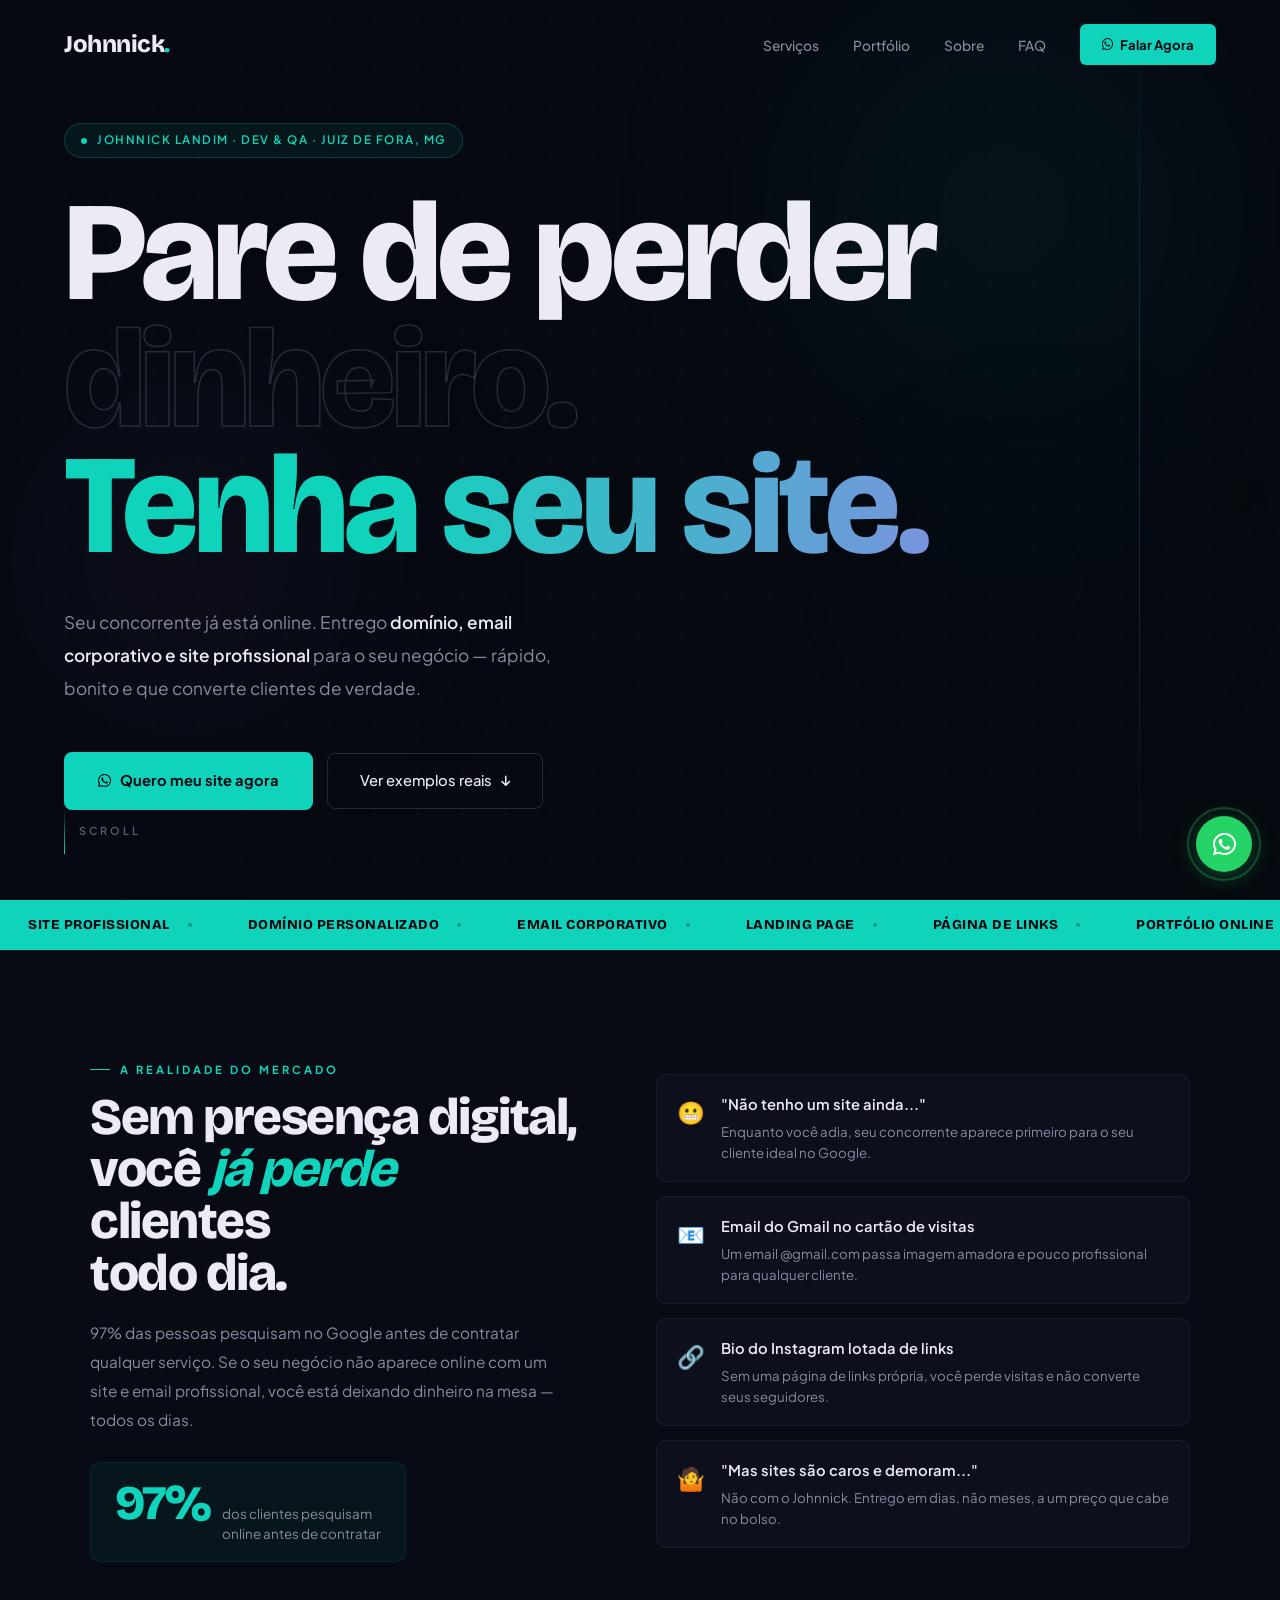
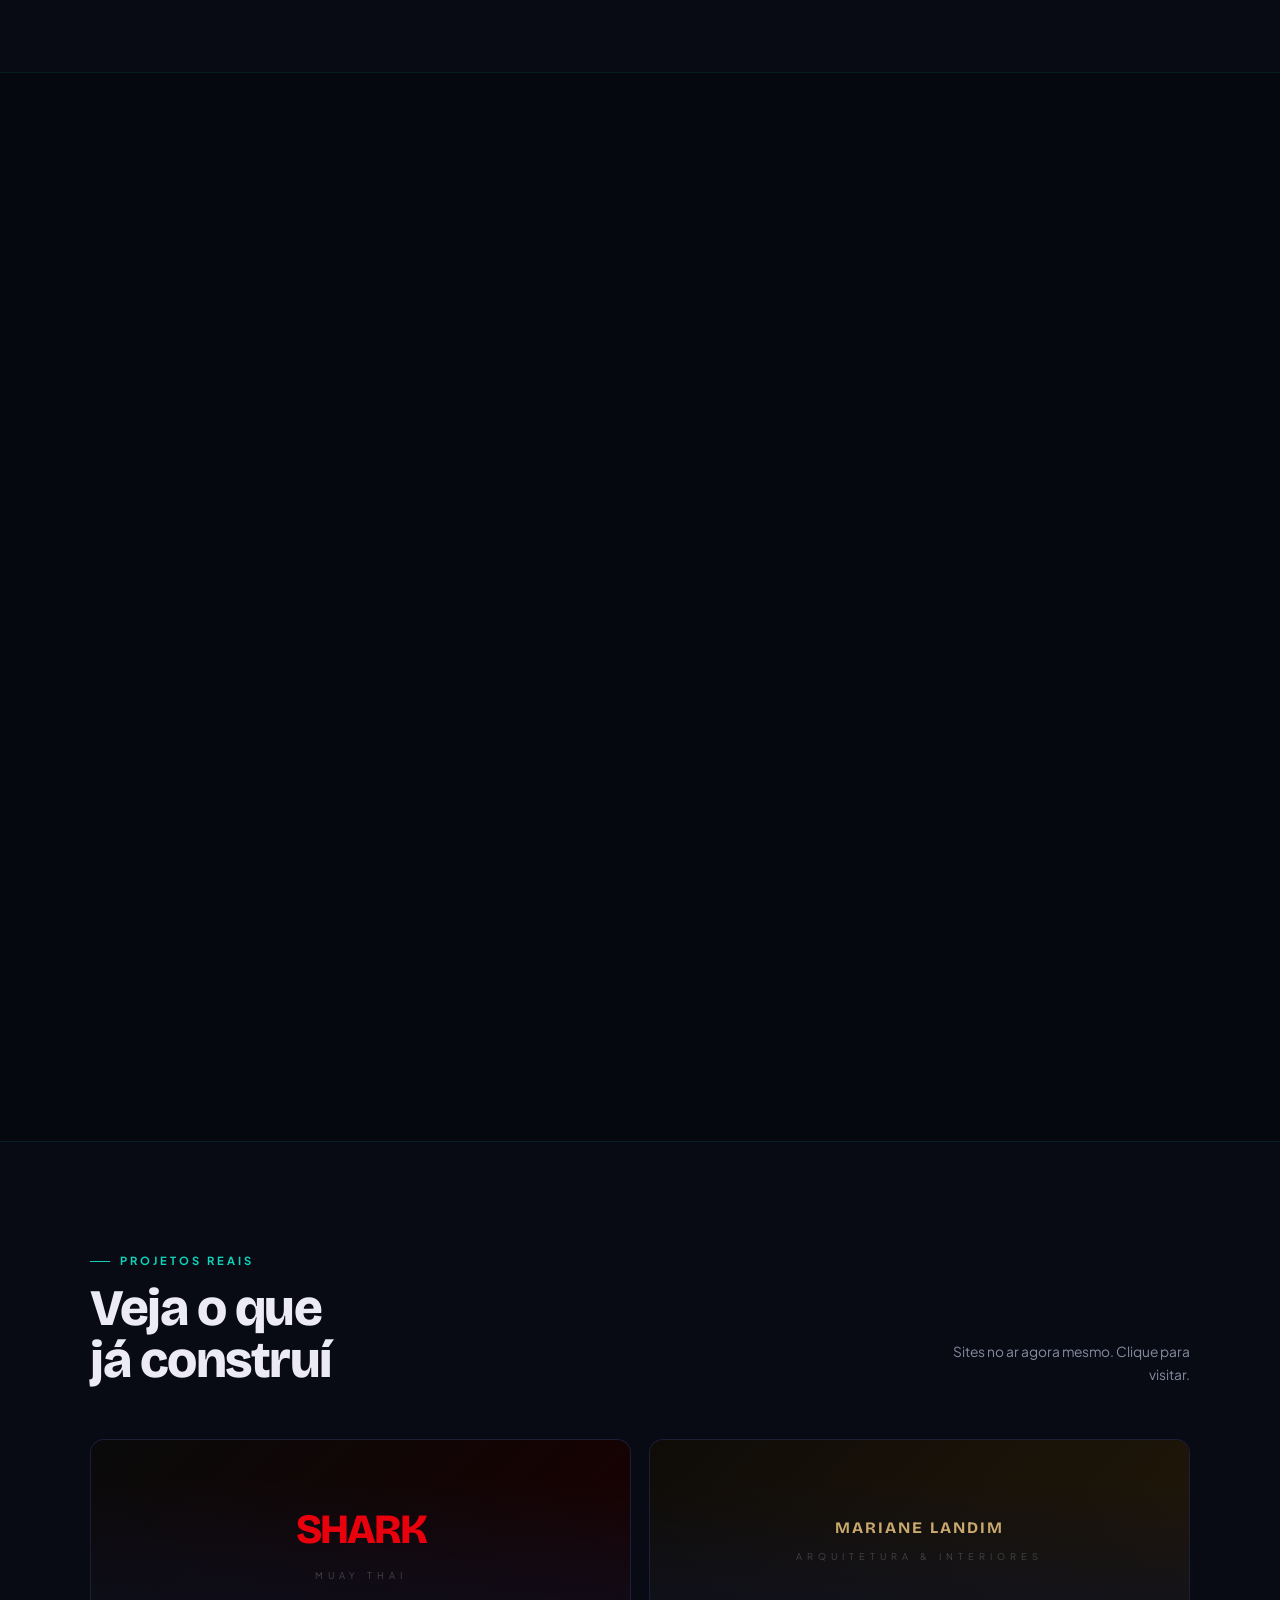
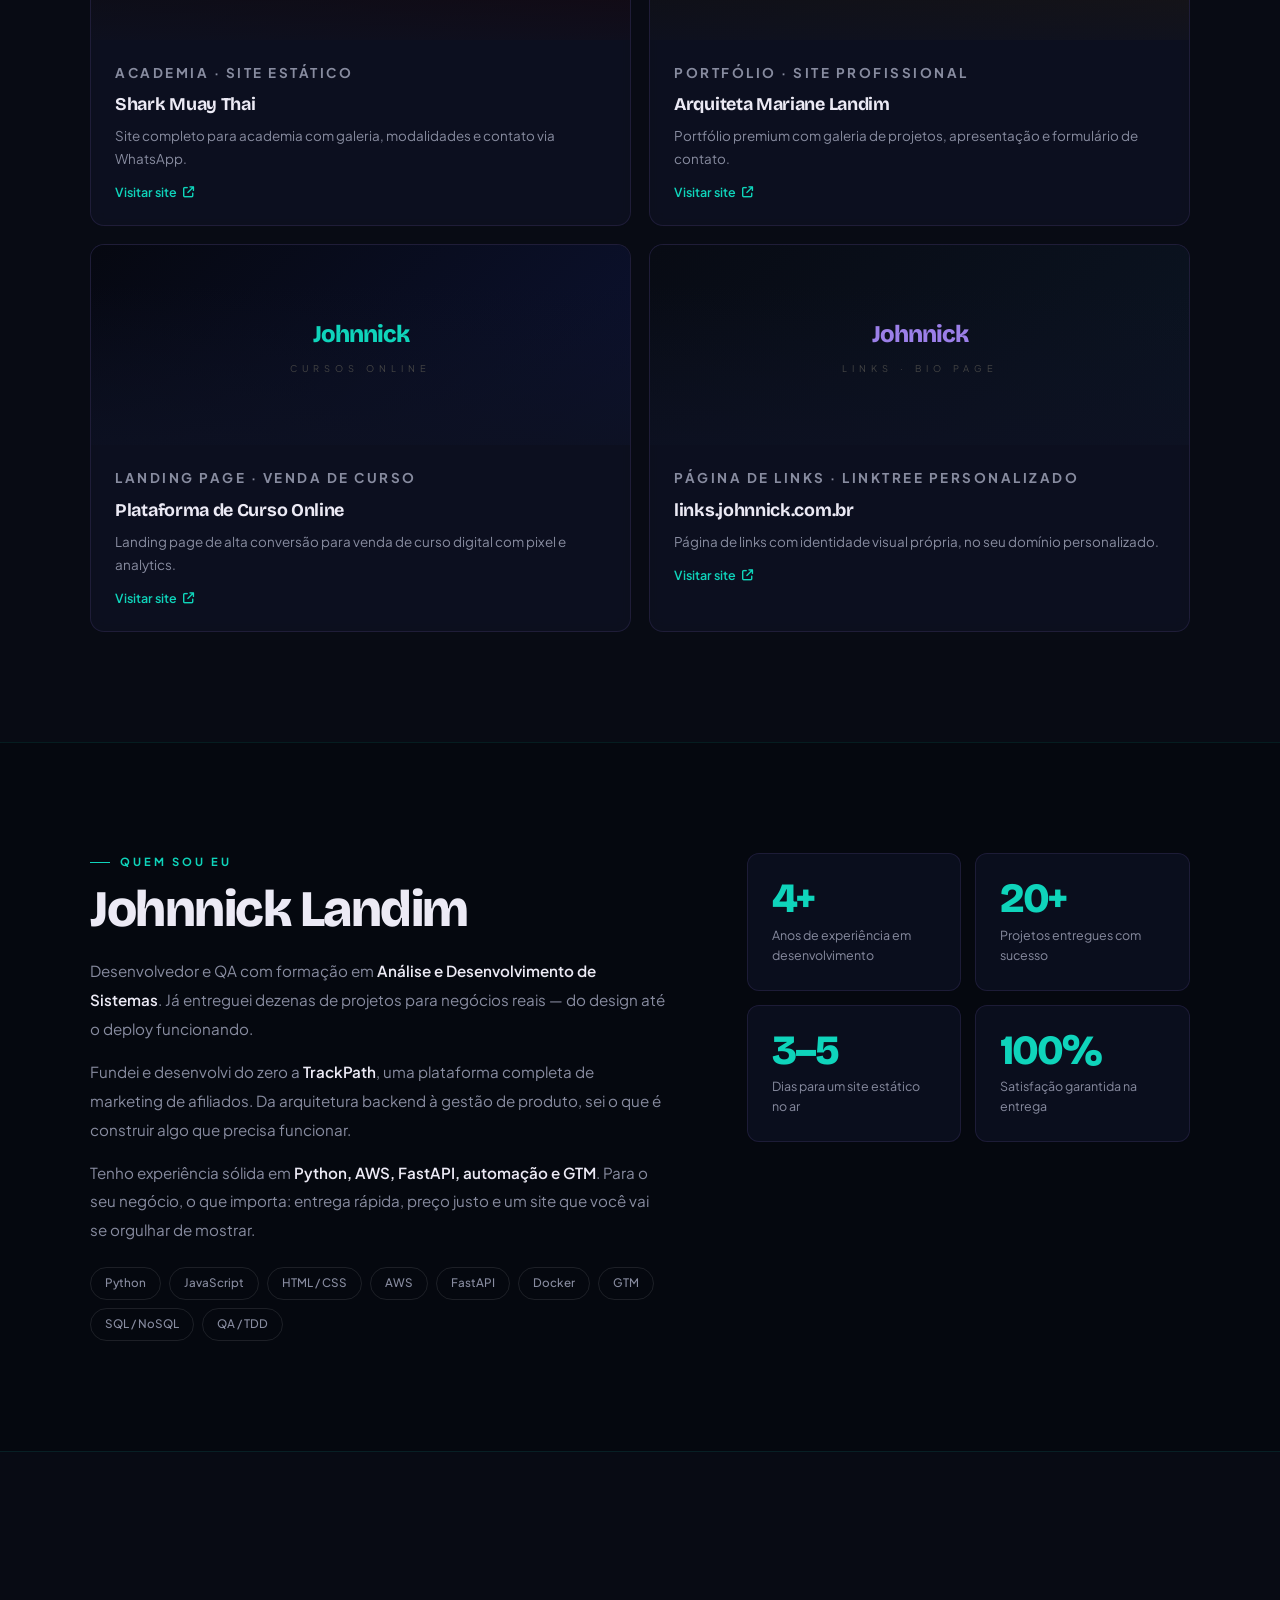
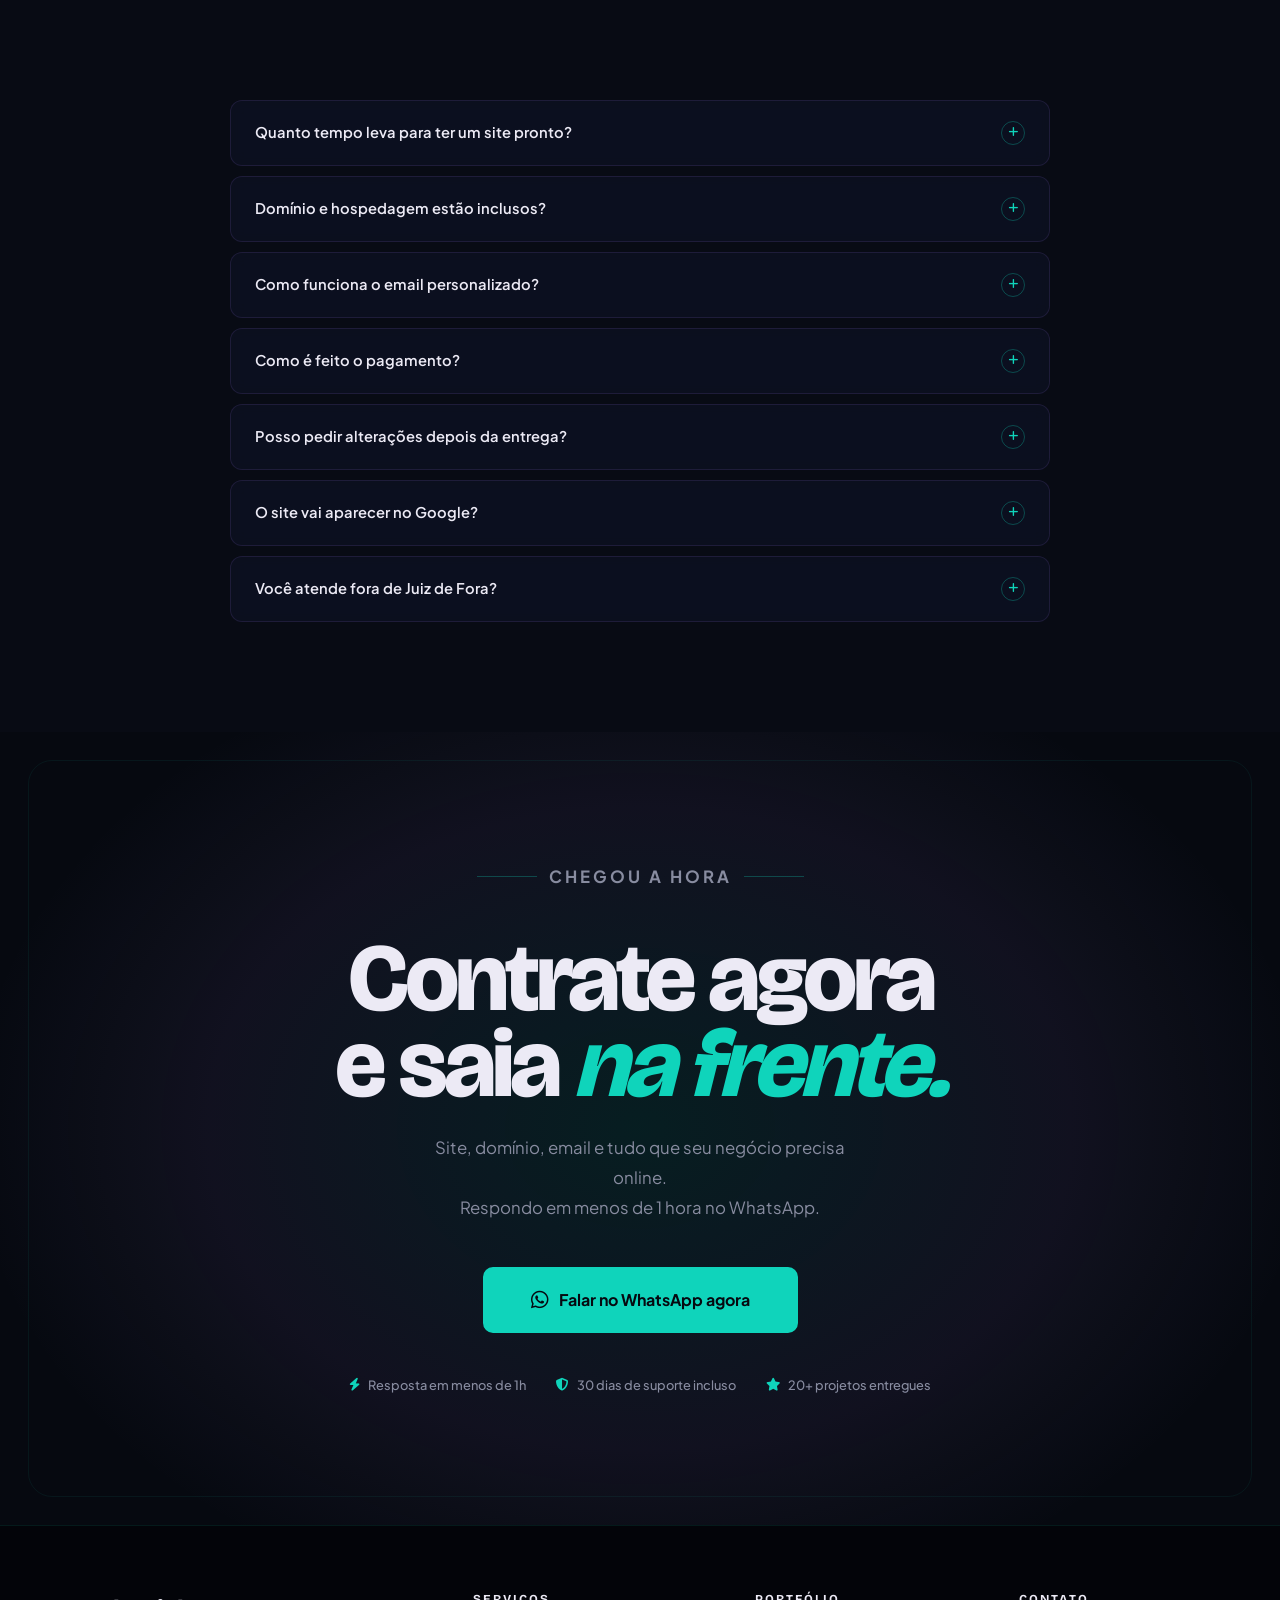
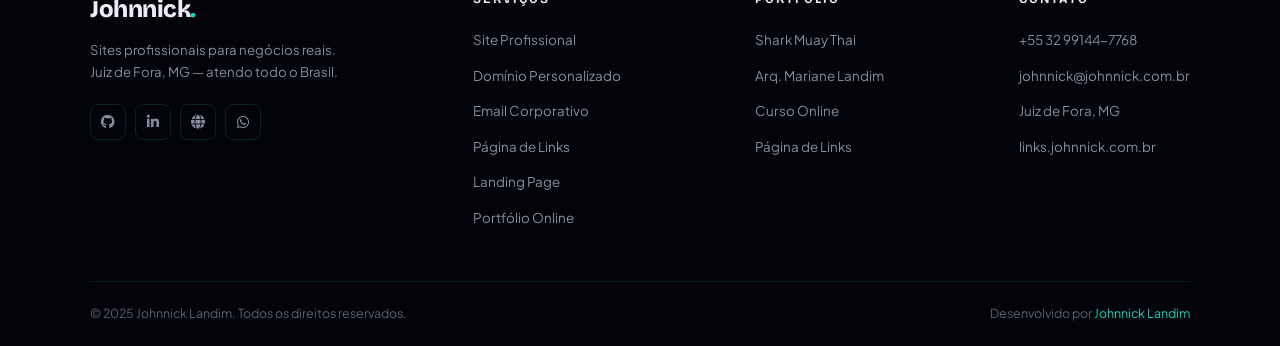
==== commit 5182adfd: "update: Atualizando Site" ====
--- a/index.html
+++ b/index.html
@@ -1,18 +1,28 @@
 <!DOCTYPE html>
-<html lang="pt-br">
+<html lang="pt-BR">
 
 <head>
     <meta charset="UTF-8">
     <meta name="viewport" content="width=device-width, initial-scale=1.0">
-    <title>Johnnick Landim - Desenvolvedor e QA | Soluções em Programação</title>
+    <title>Johnnick Landim — Sites Profissionais para Negócios</title>
     <meta name="description"
-        content="Johnnick Landim - Desenvolvedor e QA especializado em criação de sites, automações, sistemas personalizados e soluções digitais para seu negócio.">
+        content="Sites profissionais, domínio personalizado, email corporativo e muito mais. Pare de perder clientes por falta de presença digital.">
     <meta name="keywords"
-        content="Johnnick Landim, desenvolvedor, programador, QA, criação de sites, automação, soluções digitais, desenvolvimento web">
+        content="site profissional, criação de sites, domínio personalizado, email corporativo, Johnnick Landim, Juiz de Fora">
     <meta name="author" content="Johnnick Landim">
+
+    <!-- Fonts -->
+    <link rel="preconnect" href="https://fonts.googleapis.com">
+    <link rel="preconnect" href="https://fonts.gstatic.com" crossorigin>
+    <link
+        href="https://fonts.googleapis.com/css2?family=Bricolage+Grotesque:opsz,wght@12..96,400;12..96,500;12..96,700;12..96,800&family=Plus+Jakarta+Sans:wght@300;400;500;600;700&display=swap"
+        rel="stylesheet">
+
+    <!-- Icons -->
     <link rel="stylesheet" href="https://cdnjs.cloudflare.com/ajax/libs/font-awesome/6.4.0/css/all.min.css">
+
+    <!-- Styles -->
     <link rel="stylesheet" href="style.css">
-    <link rel="shortcut icon" href="https://i.imgur.com/FVbO9LB.png" type="image/x-icon">
 </head>
 
 <body>
@@ -601,4 +611,6 @@
     <!-- Scripts -->
     <script src="script.js"></script>
 
-</body>+</body>
+
+</html>
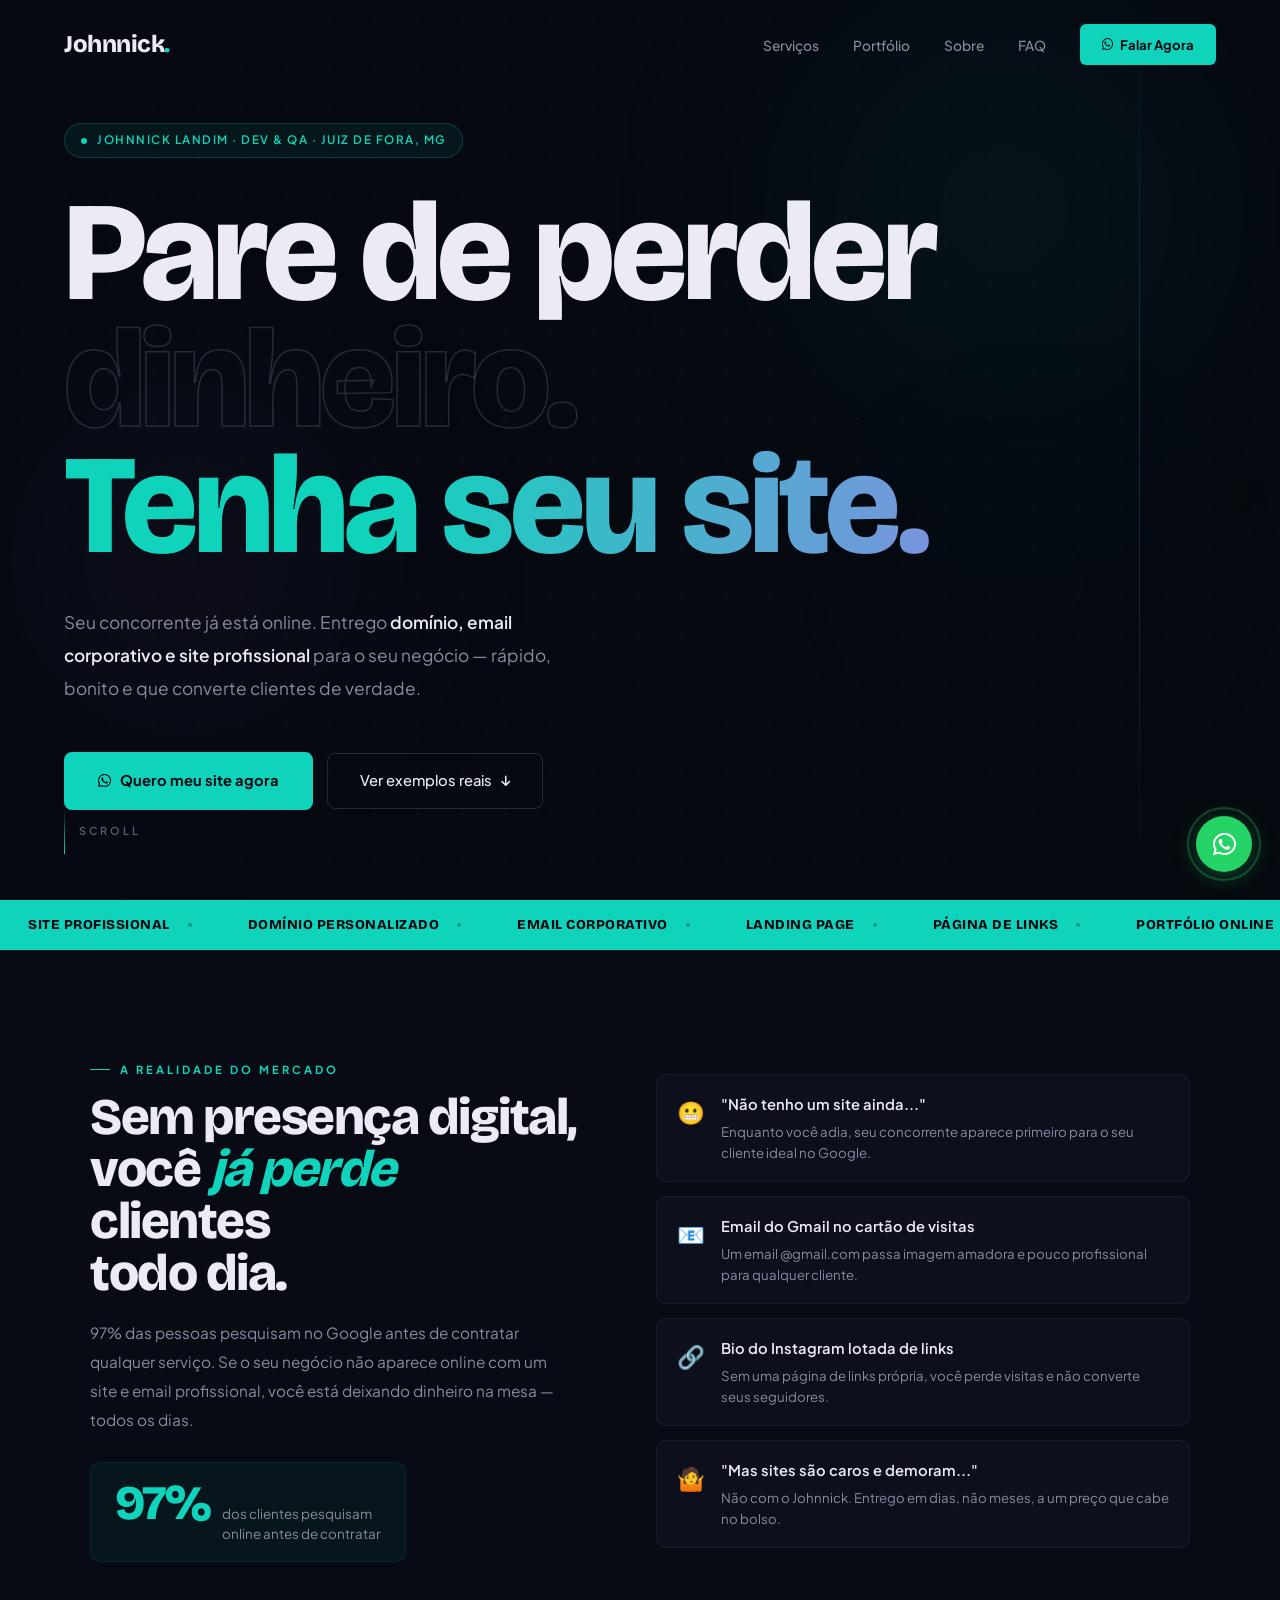
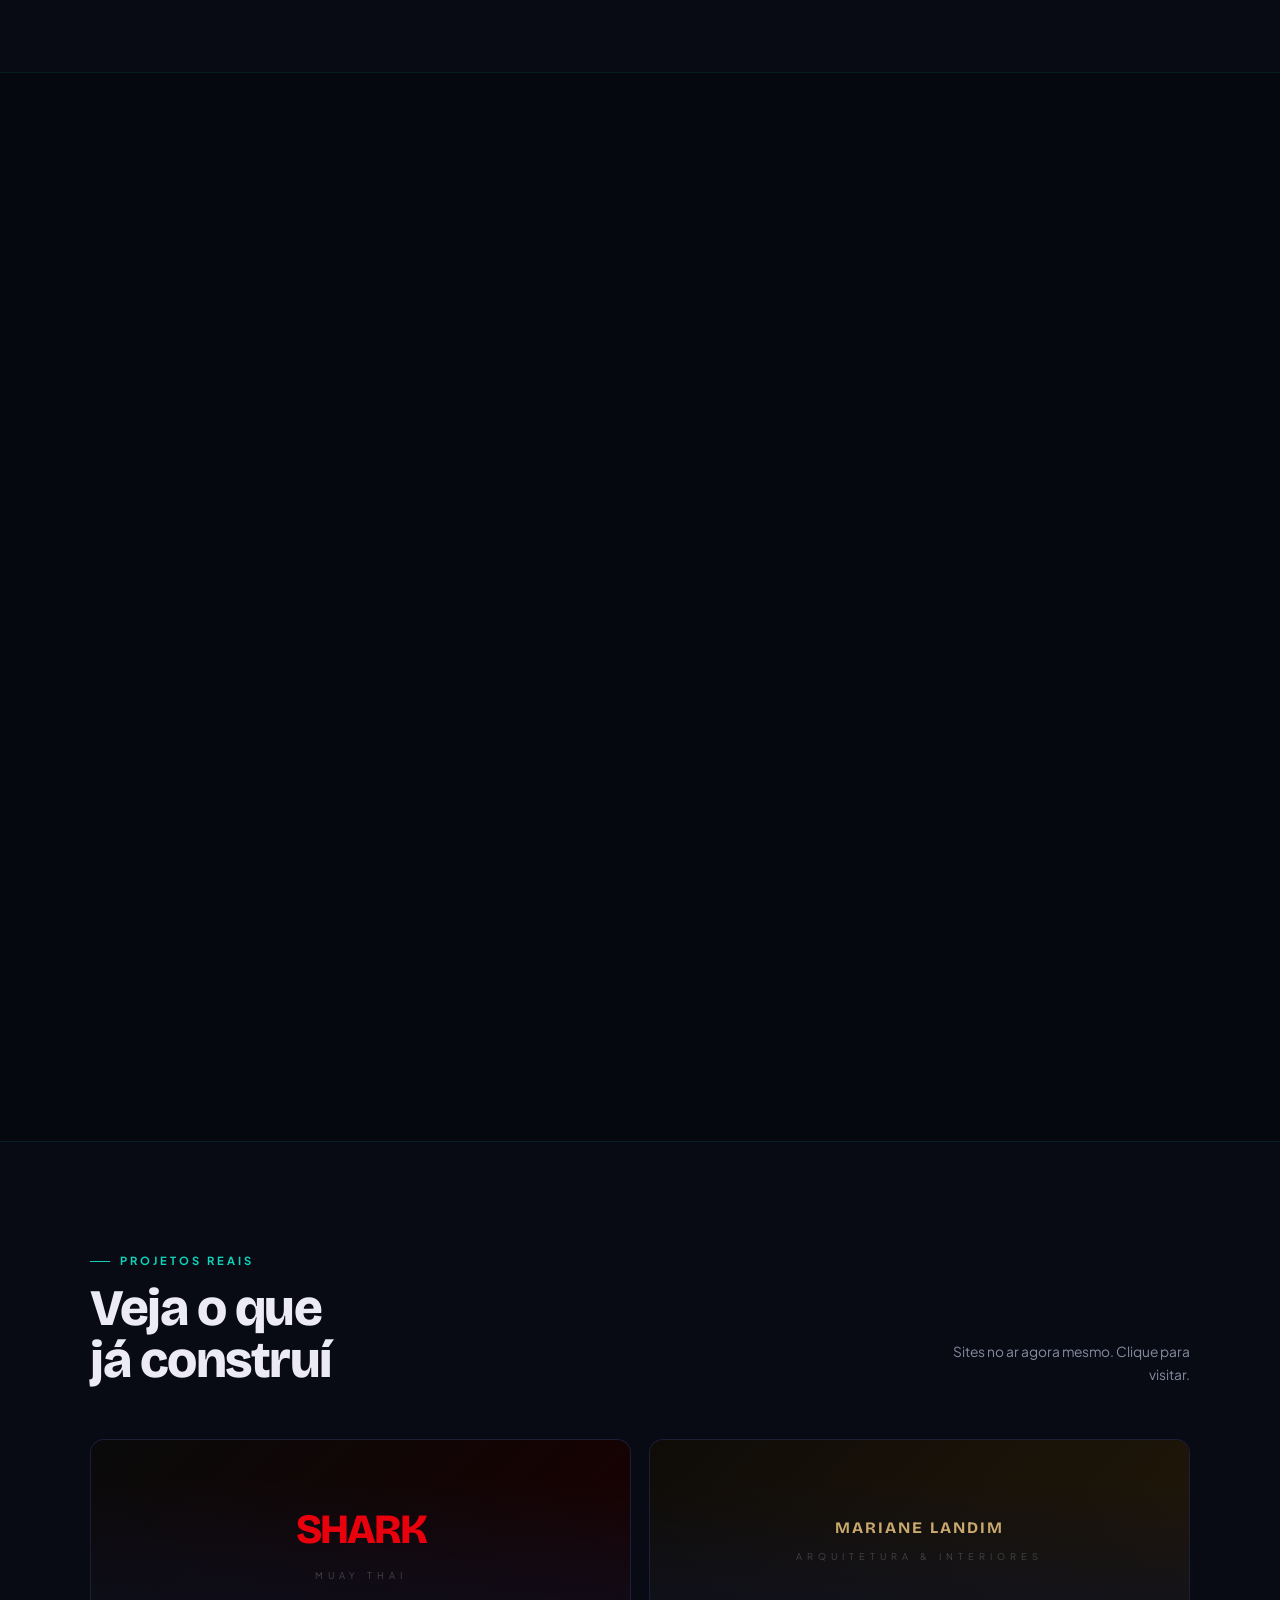
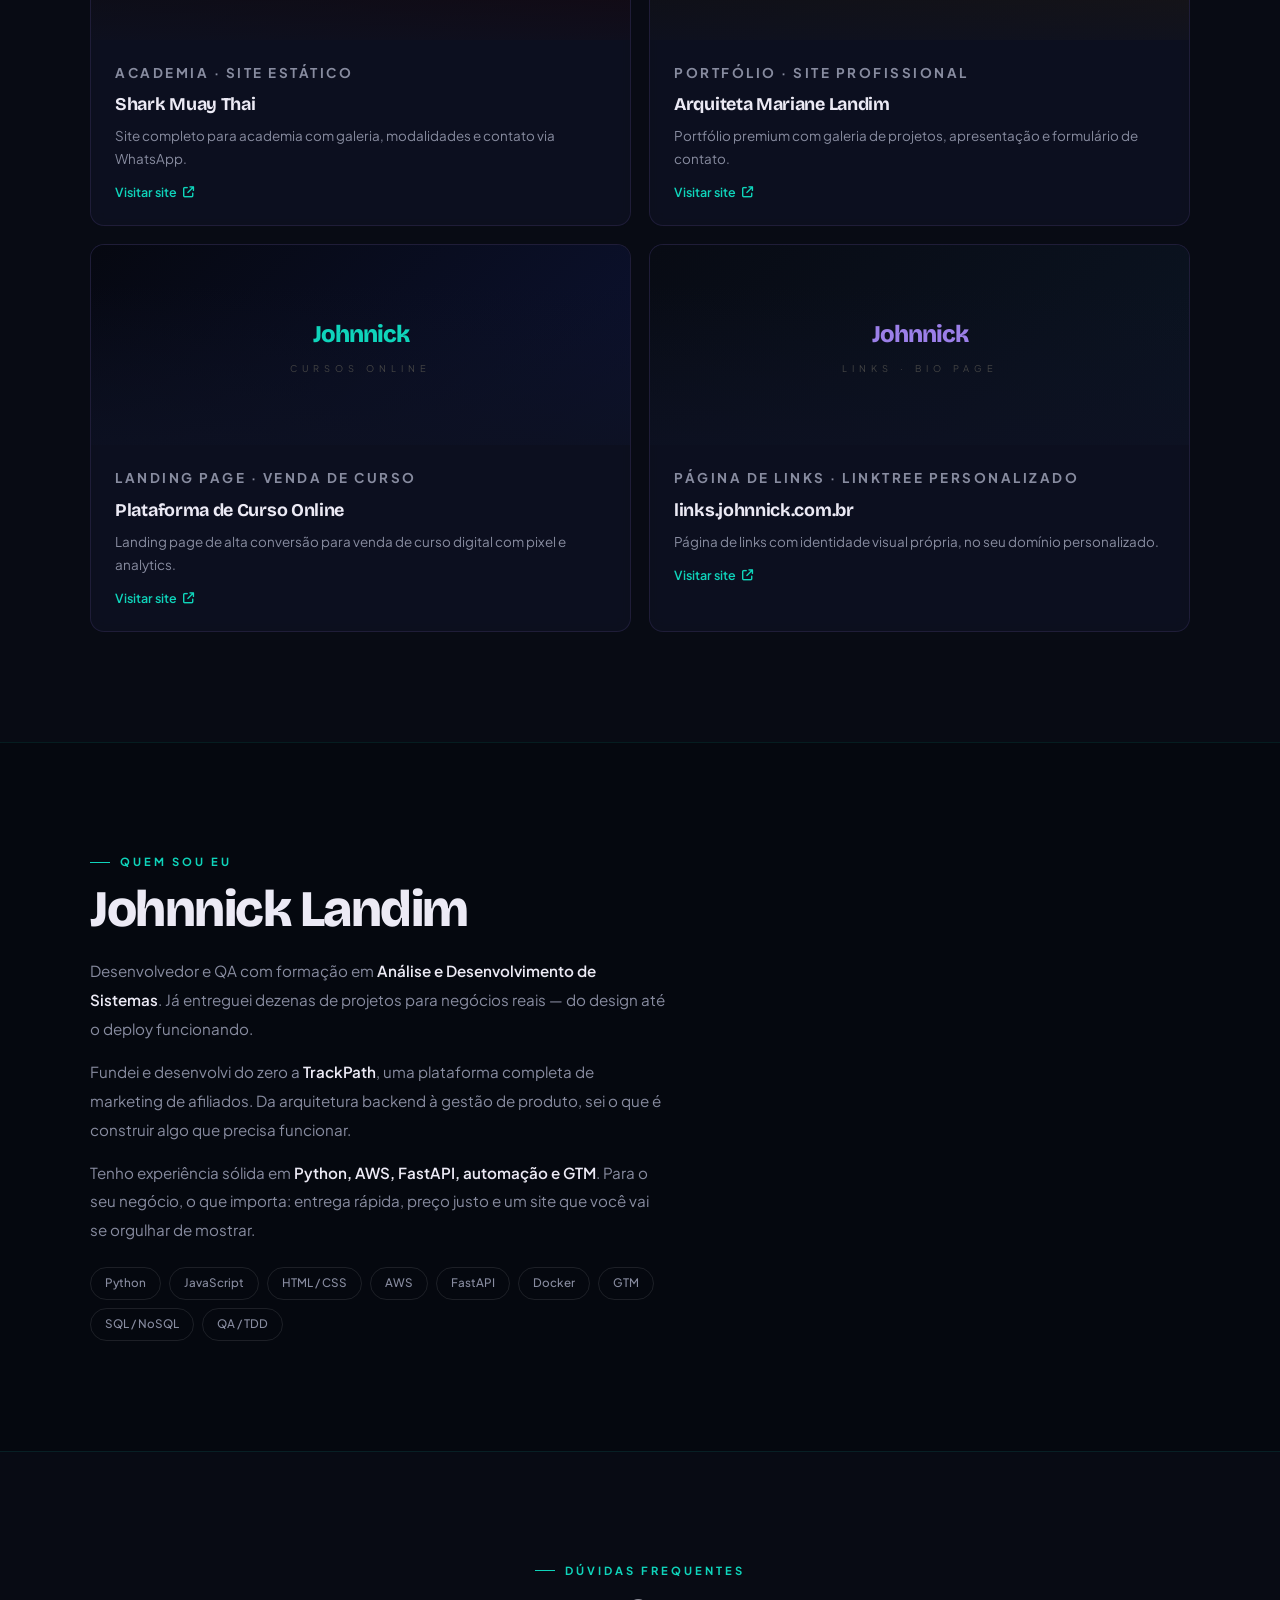
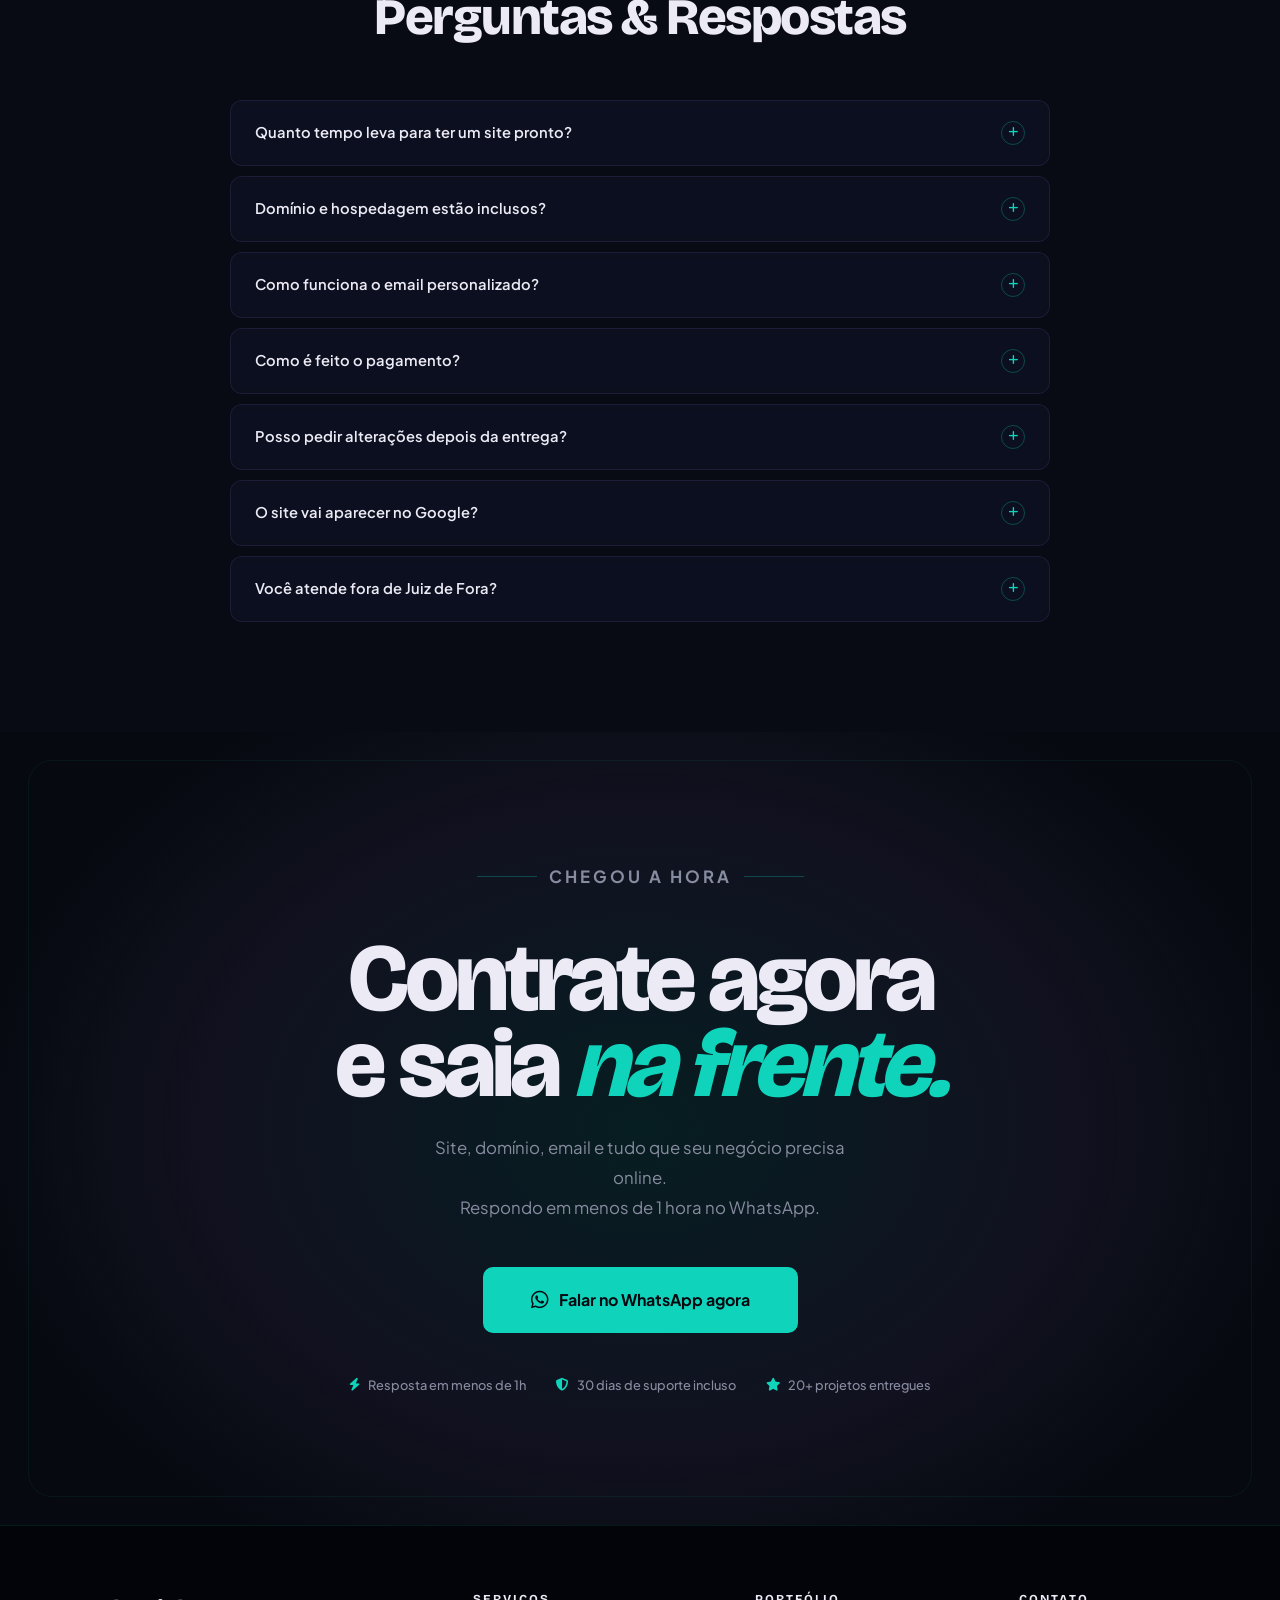
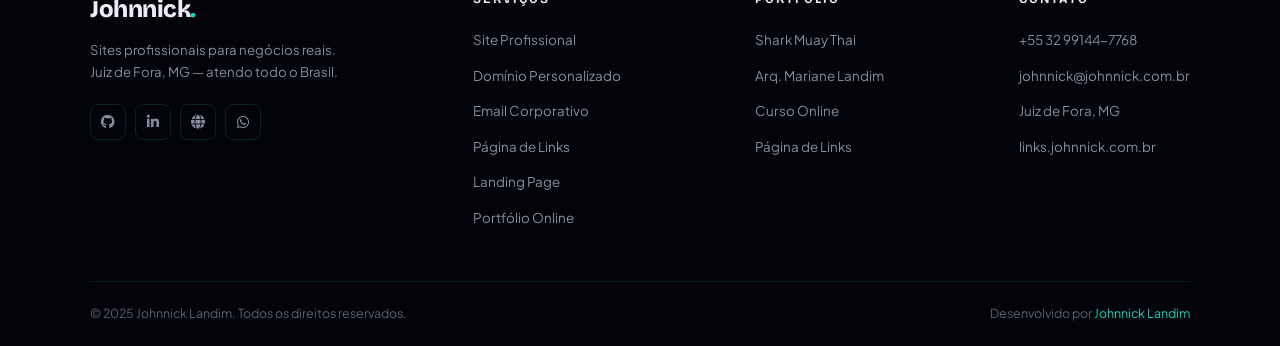
==== commit e7dfb04b: "update: Atualizando" ====
--- a/index.html
+++ b/index.html
@@ -23,6 +23,7 @@
 
     <!-- Styles -->
     <link rel="stylesheet" href="style.css">
+    <link rel="shortcut icon" href="https://i.imgur.com/FVbO9LB.png" type="image/x-icon">
 </head>
 
 <body>
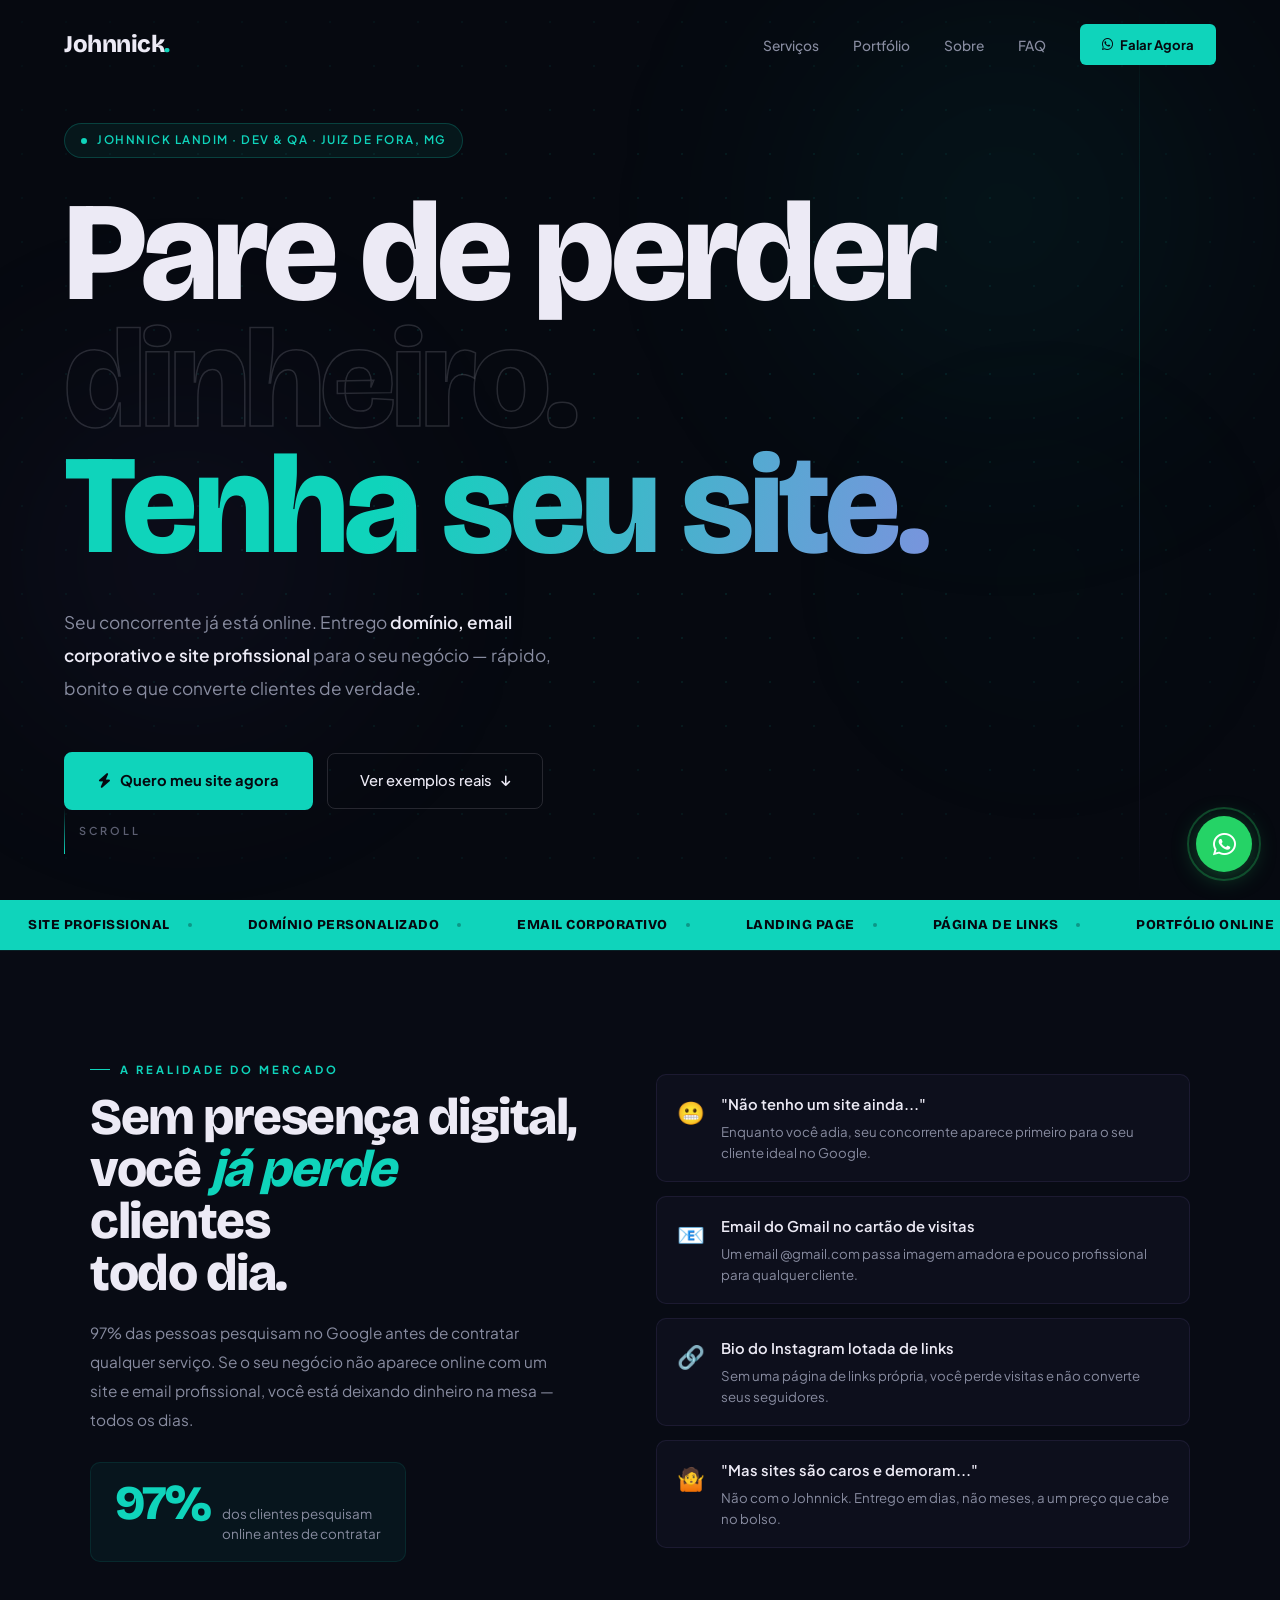
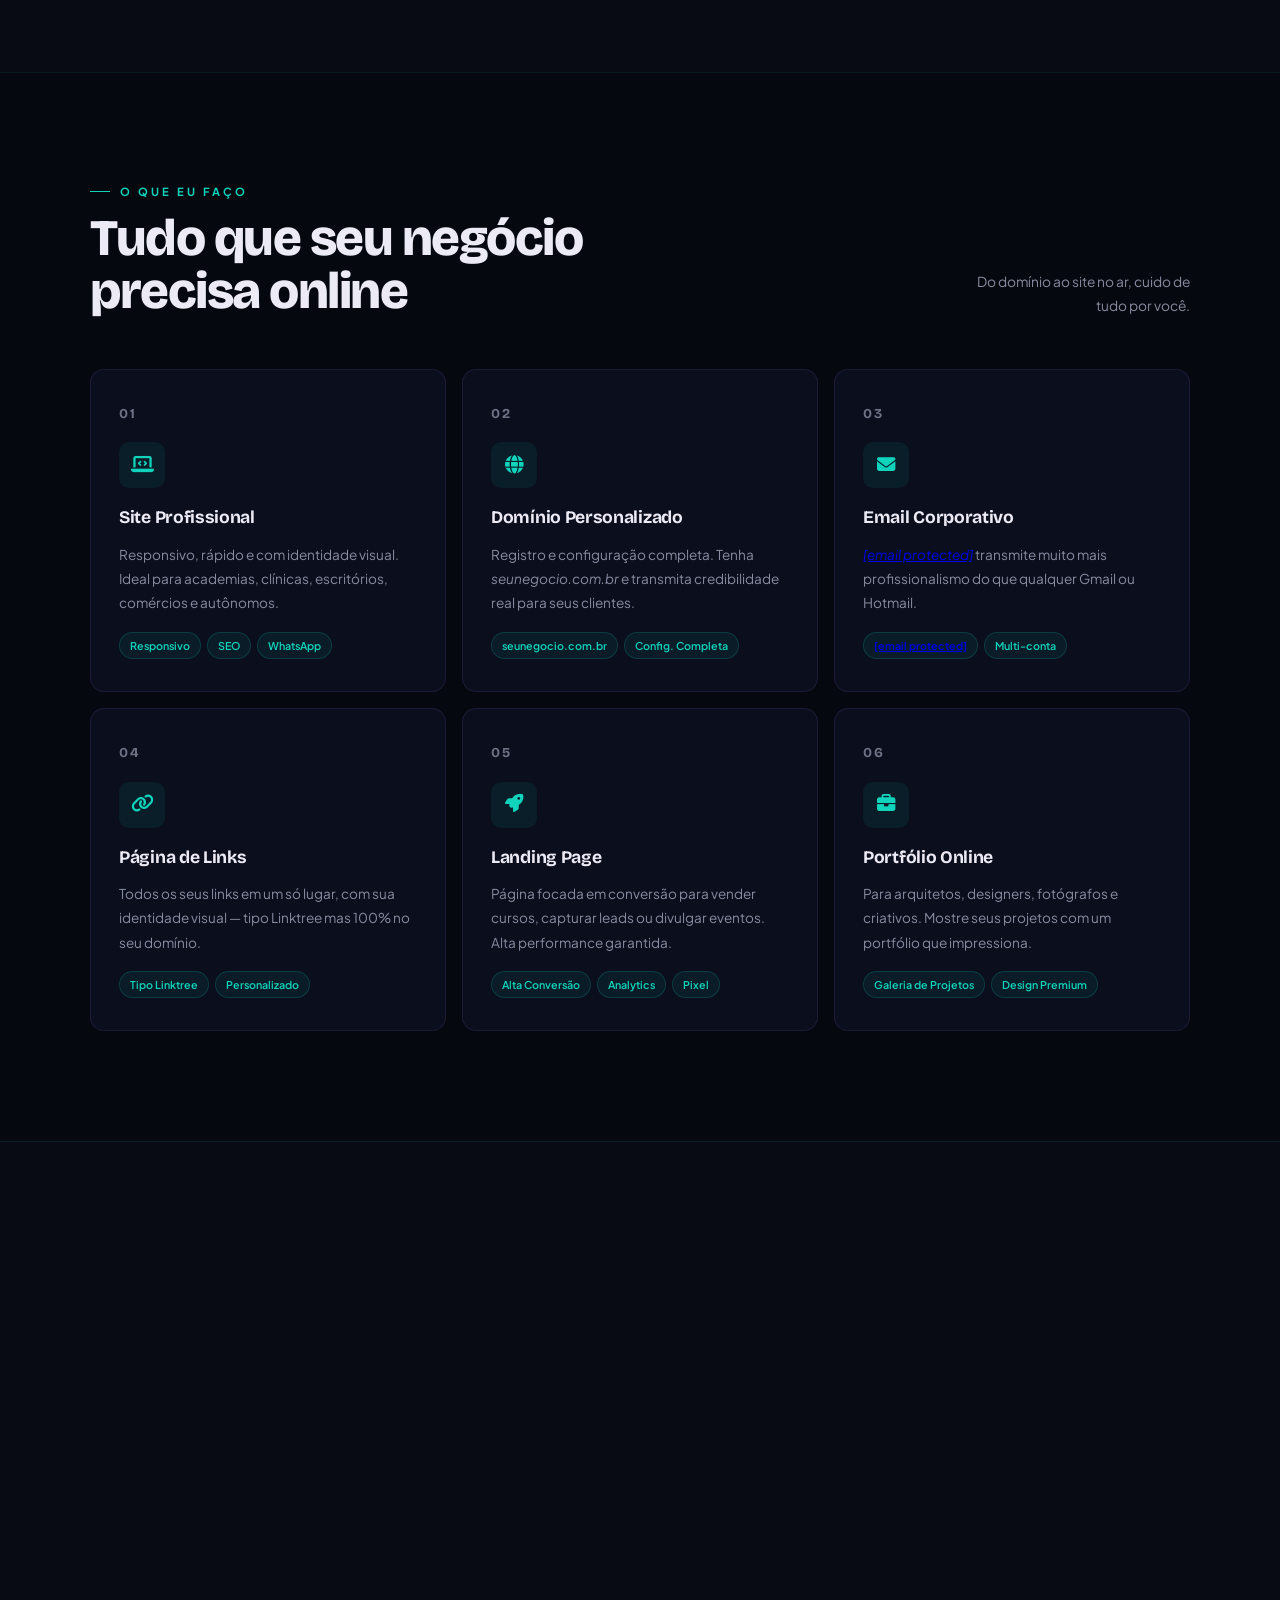
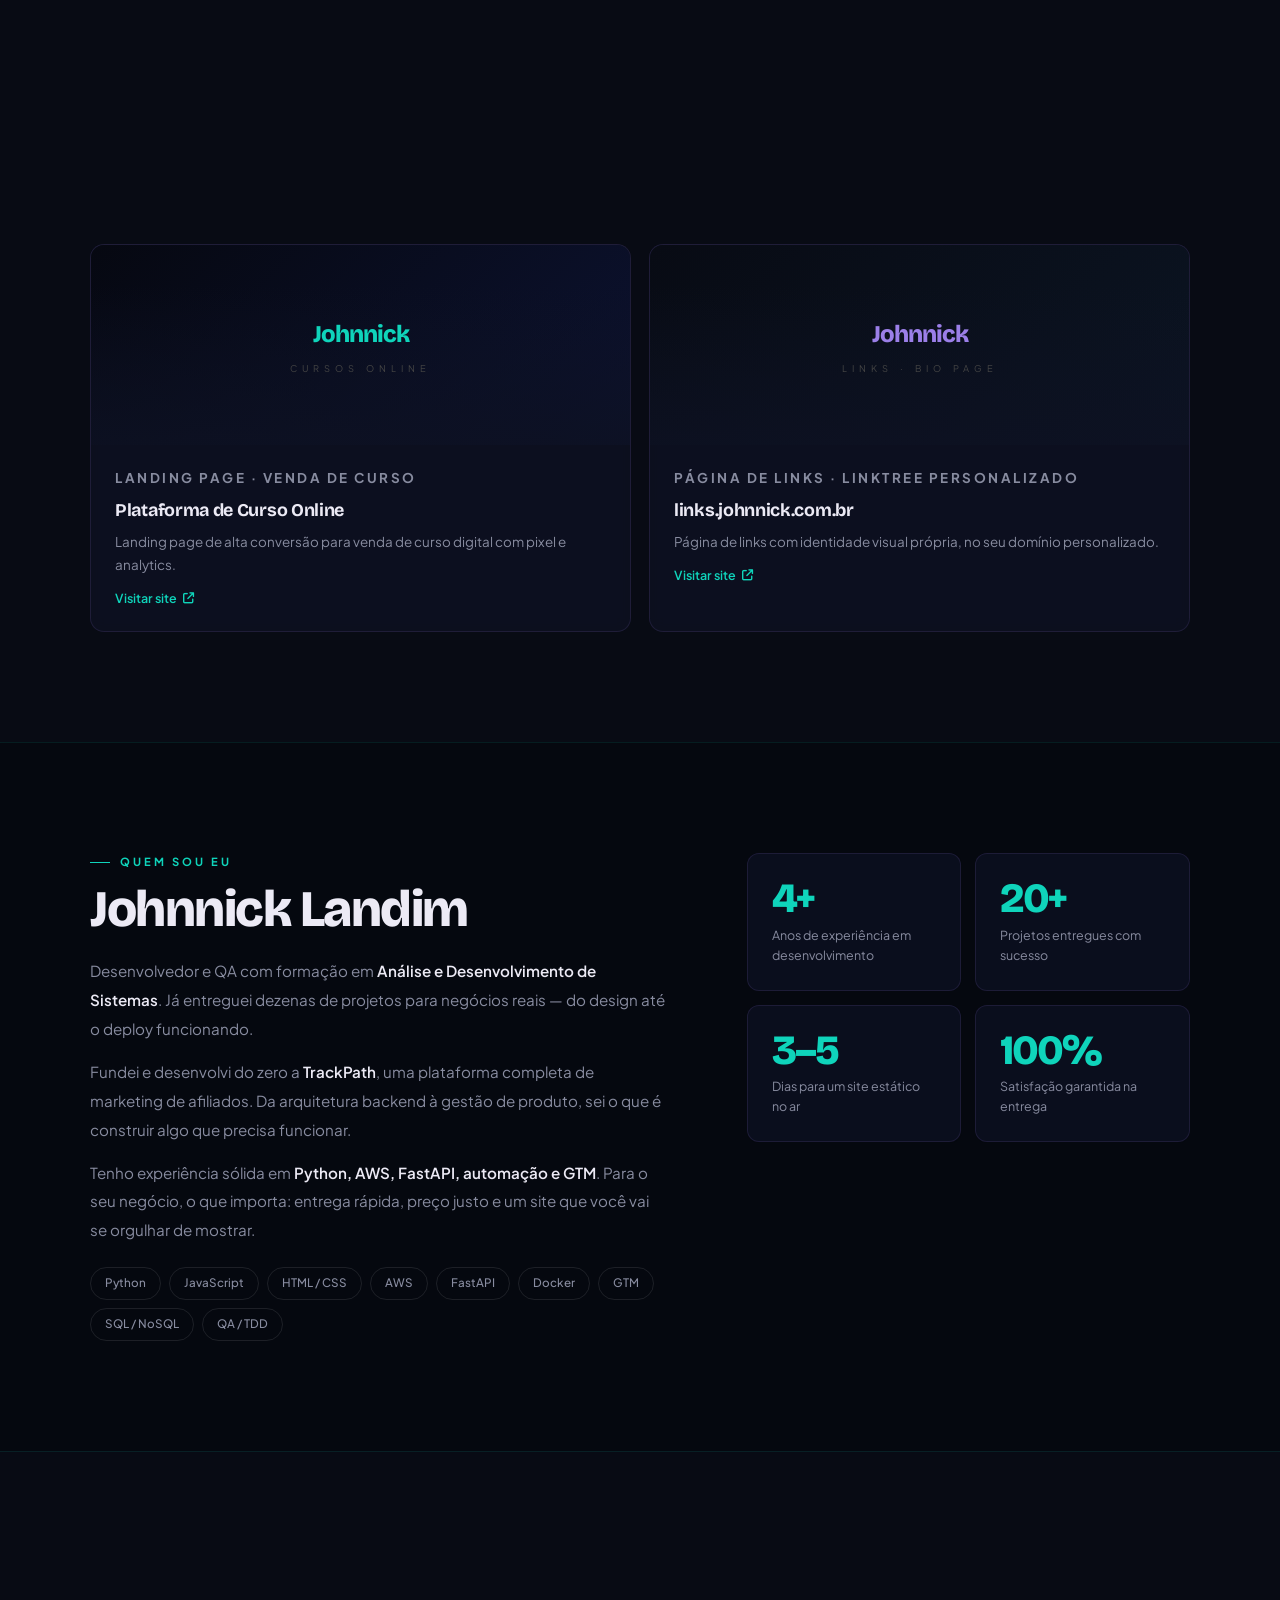
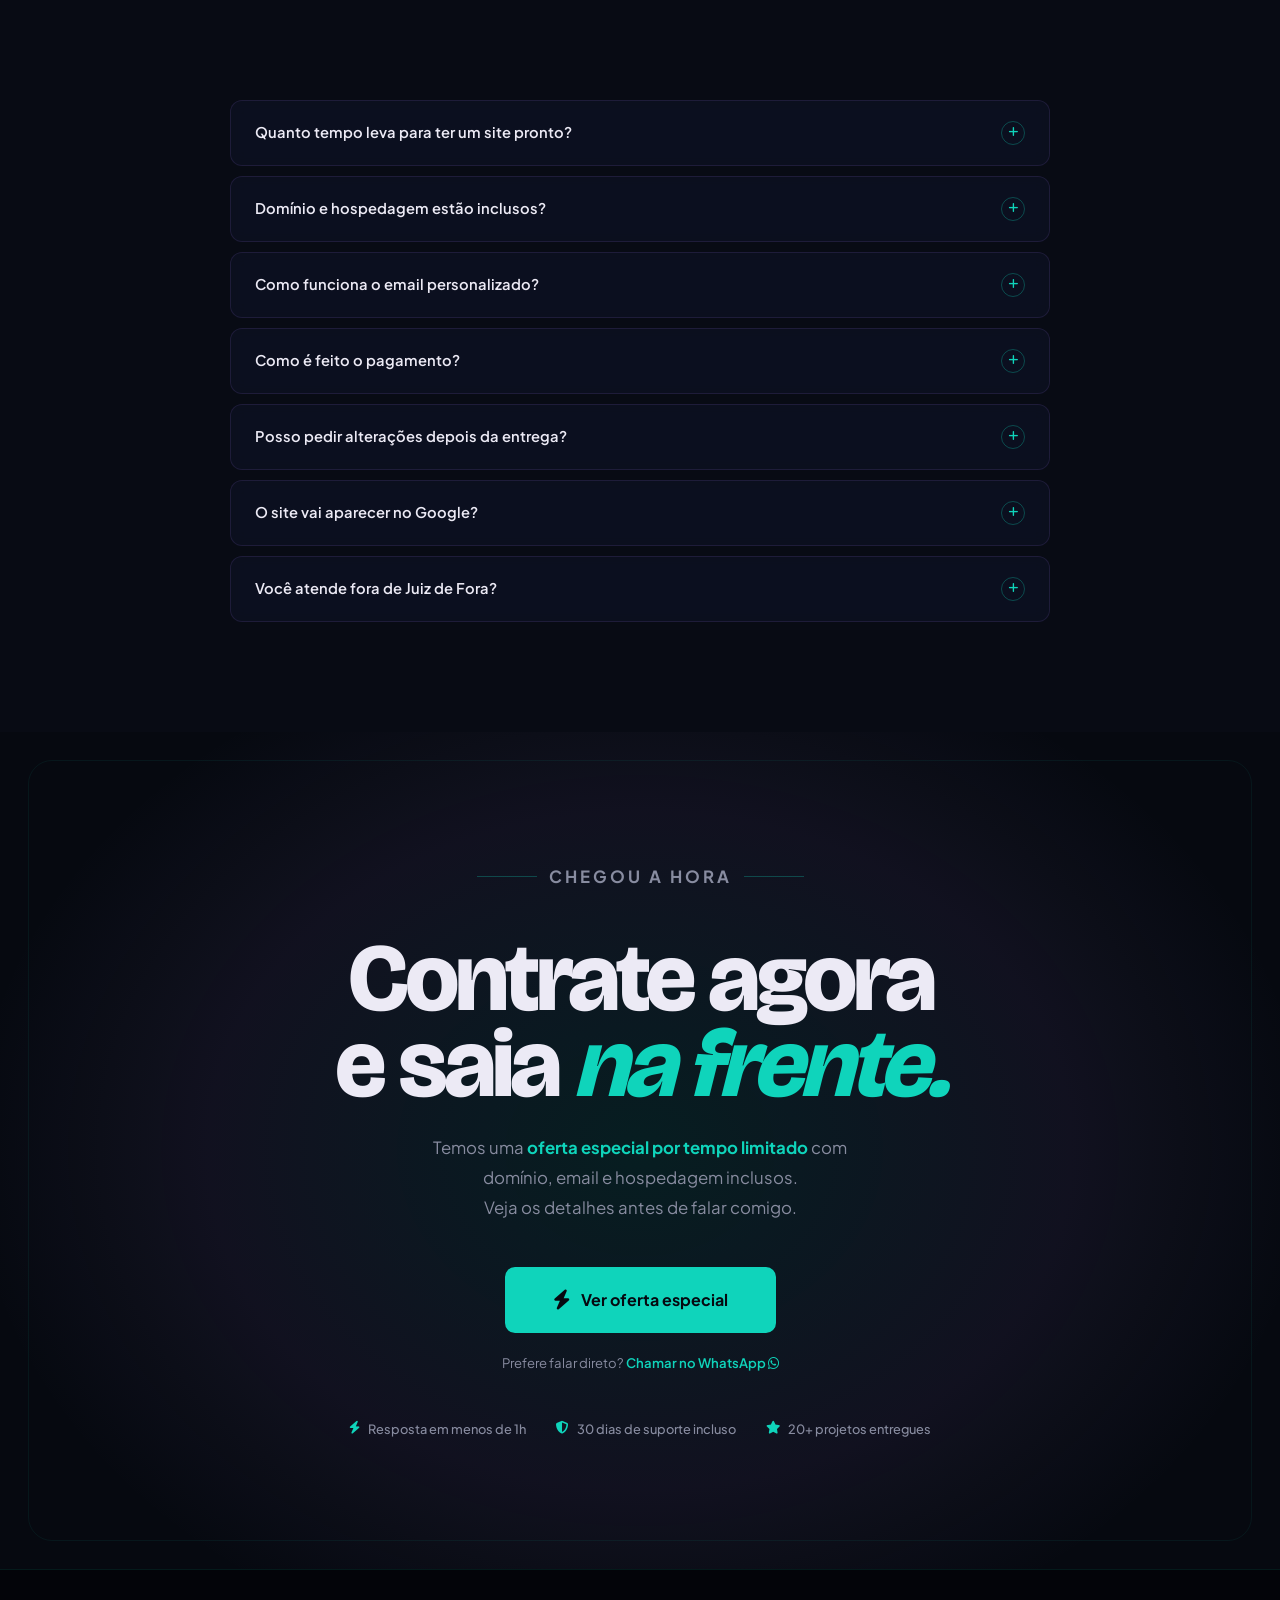
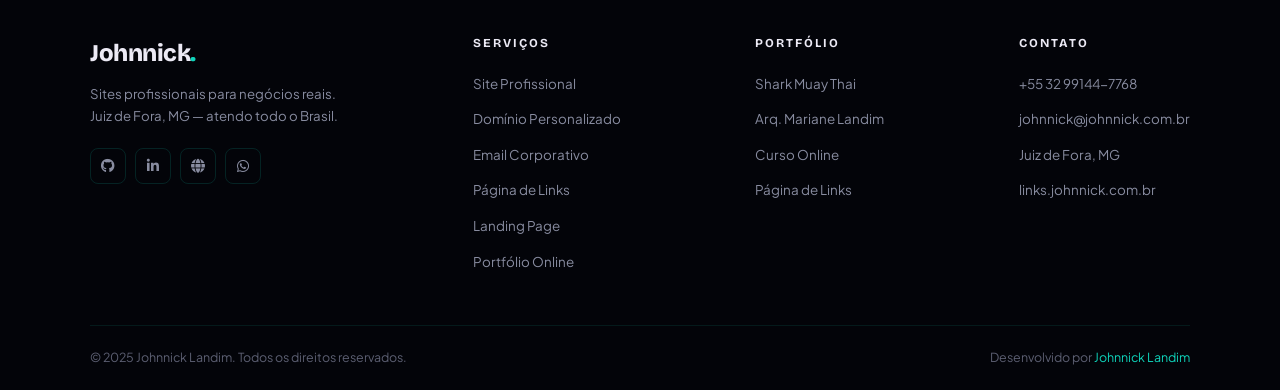
==== commit d3999a1c: "update: Atualizando" ====
--- a/index.html
+++ b/index.html
@@ -87,9 +87,8 @@
             </p>
 
             <div class="hero-btns">
-                <a href="https://wa.me/5532991447768?text=Olá Johnnick! Quero colocar meu negócio online. Pode me ajudar?"
-                    target="_blank" class="btn-primary">
-                    <i class="fab fa-whatsapp"></i> Quero meu site agora
+                <a href="lp.html" class="btn-primary">
+                    <i class="fas fa-bolt"></i> Quero meu site agora
                 </a>
                 <a href="#portfolio" class="btn-secondary">
                     Ver exemplos reais <i class="fas fa-arrow-down" style="font-size:.75rem"></i>
@@ -221,10 +220,12 @@
                 <p class="service-num">03</p>
                 <div class="service-icon-wrap"><i class="fas fa-envelope"></i></div>
                 <h3>Email Corporativo</h3>
-                <p><em>contato@seunegocio.com.br</em> transmite muito mais profissionalismo do que qualquer Gmail ou
-                    Hotmail.</p>
+                <p><em><a href="/cdn-cgi/l/email-protection" class="__cf_email__"
+                            data-cfemail="7d1e1213091c09123d0e180813181a121e1412531e1210531f0f">[email&#160;protected]</a></em>
+                    transmite muito mais profissionalismo do que qualquer Gmail ou Hotmail.</p>
                 <div class="service-tags">
-                    <span class="stag">contato@seunome.com</span>
+                    <span class="stag"><a href="/cdn-cgi/l/email-protection" class="__cf_email__"
+                            data-cfemail="fc9f9392889d8893bc8f998992939199d29f9391">[email&#160;protected]</a></span>
                     <span class="stag">Multi-conta</span>
                 </div>
             </div>
@@ -464,7 +465,9 @@
                     <div class="icon"><i class="fas fa-plus"></i></div>
                 </div>
                 <div class="faq-a">
-                    Configuro emails com o seu domínio (ex: contato@seunegocio.com.br). Você acessa pelo celular,
+                    Configuro emails com o seu domínio (ex: <a href="/cdn-cgi/l/email-protection" class="__cf_email__"
+                        data-cfemail="45262a2b3124312a053620302b20222a262c2a6b262a286b2737">[email&#160;protected]</a>).
+                    Você acessa pelo celular,
                     computador e webmail — igual ao Gmail, mas com a cara da sua empresa.
                 </div>
             </div>
@@ -524,12 +527,18 @@
         <div class="cta-inner">
             <p class="cta-eyebrow">Chegou a hora</p>
             <h2>Contrate agora<br>e saia <em>na frente.</em></h2>
-            <p>Site, domínio, email e tudo que seu negócio precisa online.<br>Respondo em menos de 1 hora no WhatsApp.
+            <p>Temos uma <strong style="color:var(--teal)">oferta especial por tempo limitado</strong> com domínio,
+                email e hospedagem inclusos.<br>Veja os detalhes antes de falar comigo.</p>
+            <a href="lp.html" class="cta-main-btn">
+                <i class="fas fa-bolt"></i> Ver oferta especial
+            </a>
+            <p style="margin-top:18px;font-size:.82rem;color:var(--muted2)">
+                Prefere falar direto?
+                <a href="https://wa.me/5532991447768?text=Olá Johnnick! Vi seu portfólio e gostaria de um orçamento."
+                    target="_blank" style="color:var(--teal);font-weight:600;text-decoration:none">
+                    Chamar no WhatsApp <i class="fab fa-whatsapp"></i>
+                </a>
             </p>
-            <a href="https://wa.me/5532991447768?text=Olá Johnnick! Quero colocar meu negócio online. Pode me dar um orçamento?"
-                target="_blank" class="cta-main-btn">
-                <i class="fab fa-whatsapp"></i> Falar no WhatsApp agora
-            </a>
             <div class="cta-trust">
                 <span class="cta-trust-item"><i class="fas fa-bolt"></i> Resposta em menos de 1h</span>
                 <span class="cta-trust-item"><i class="fas fa-shield-halved"></i> 30 dias de suporte incluso</span>
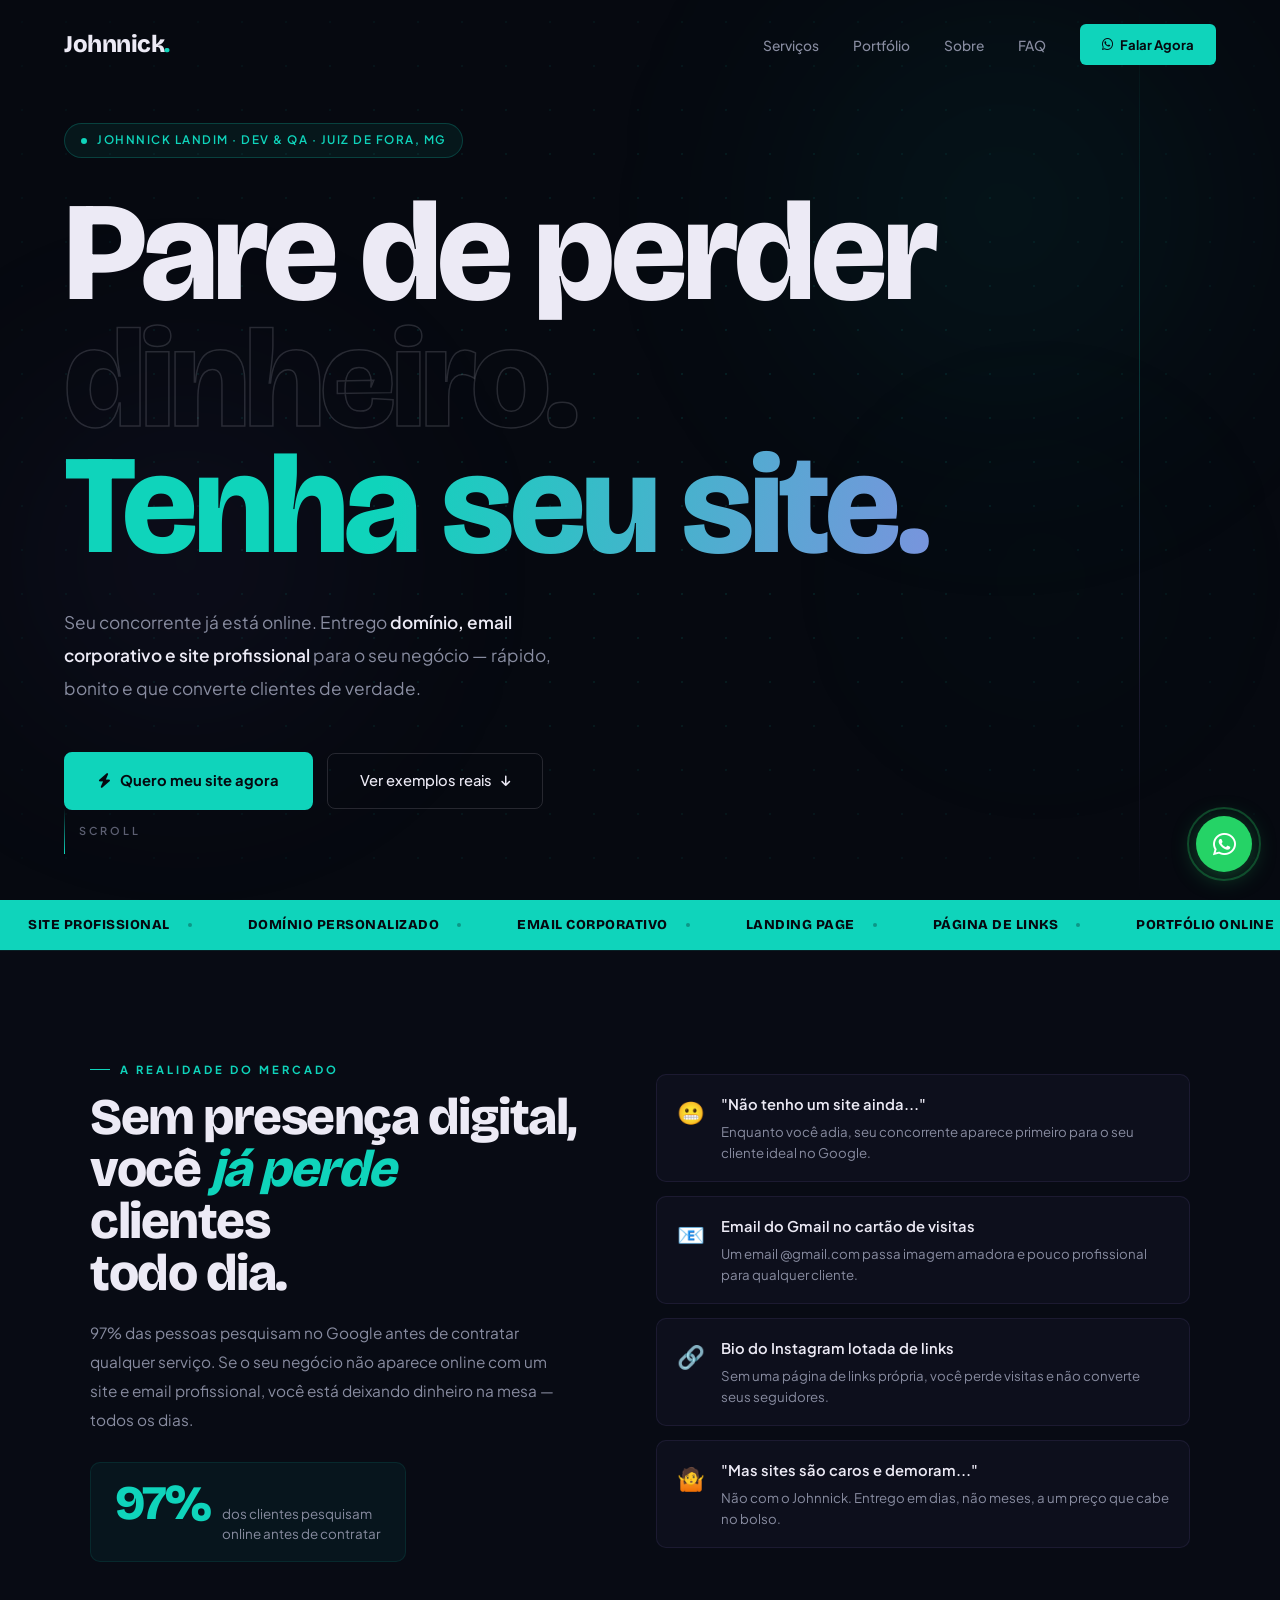
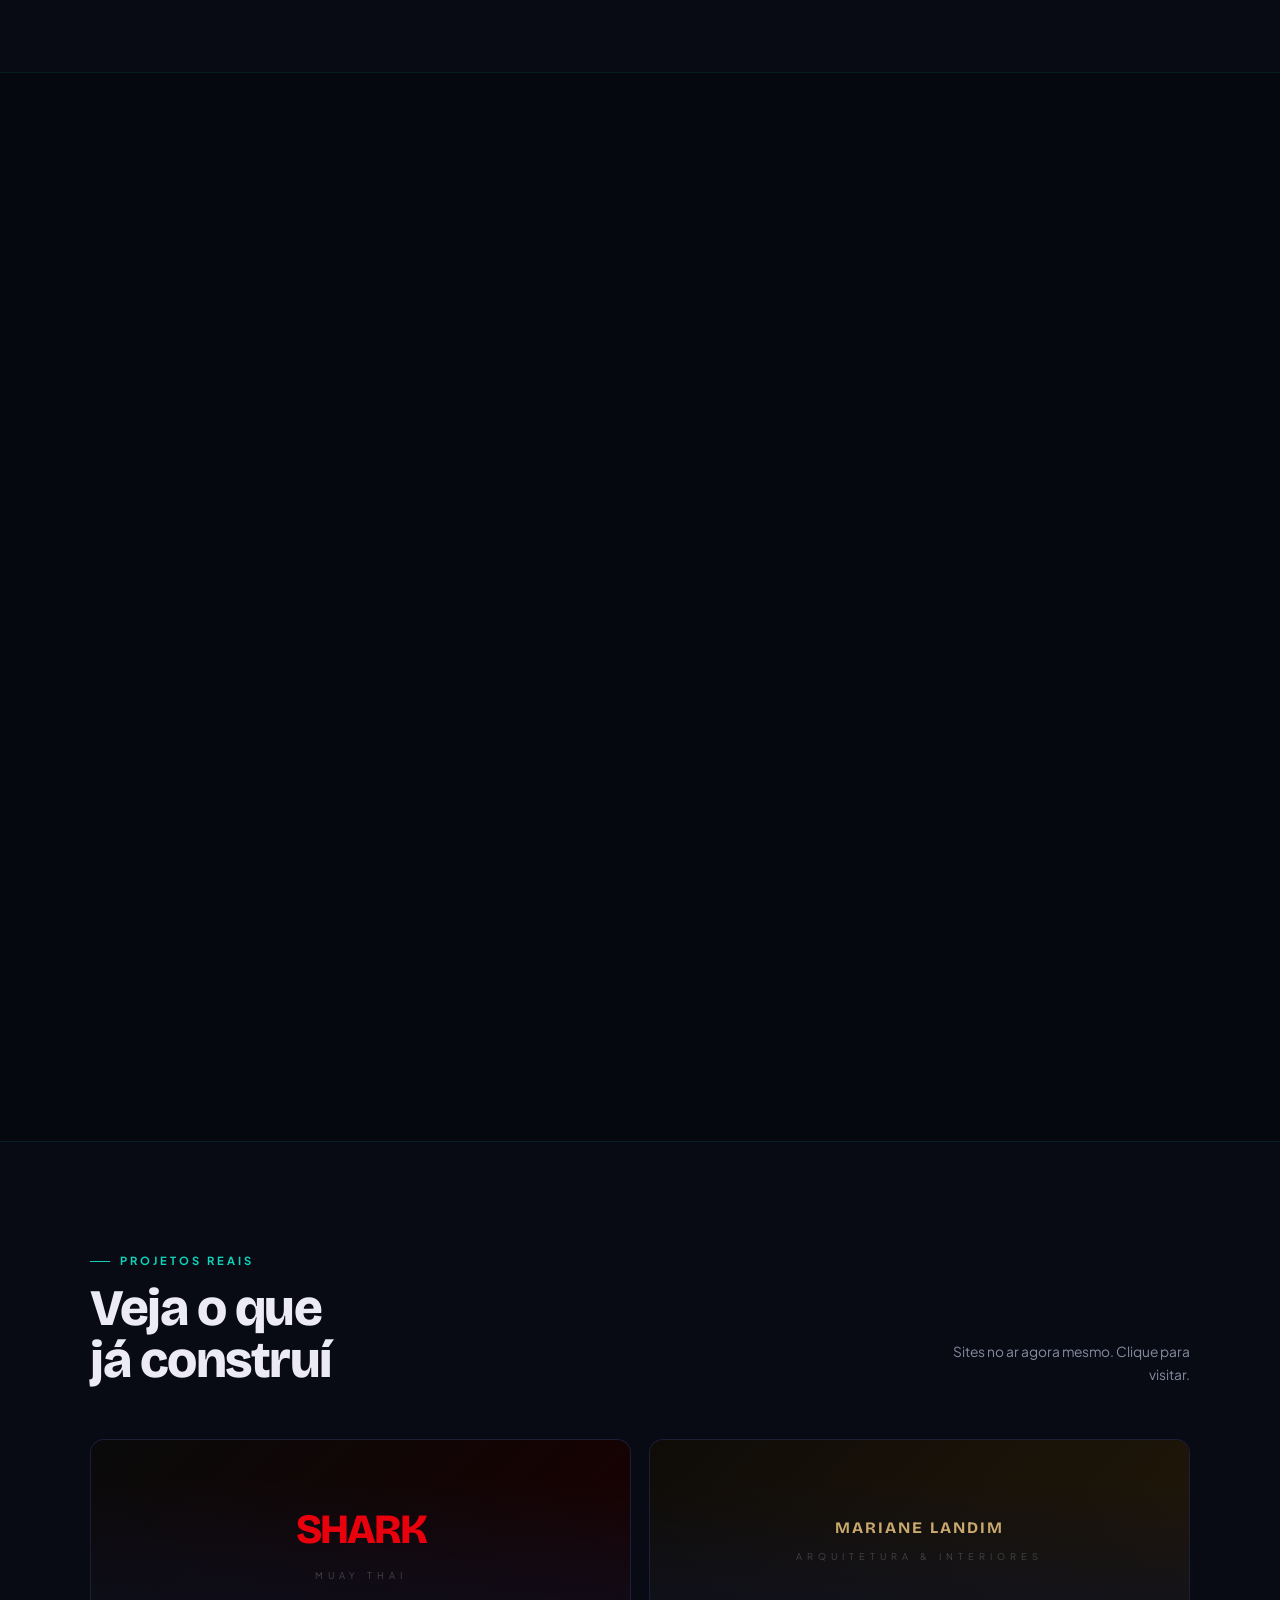
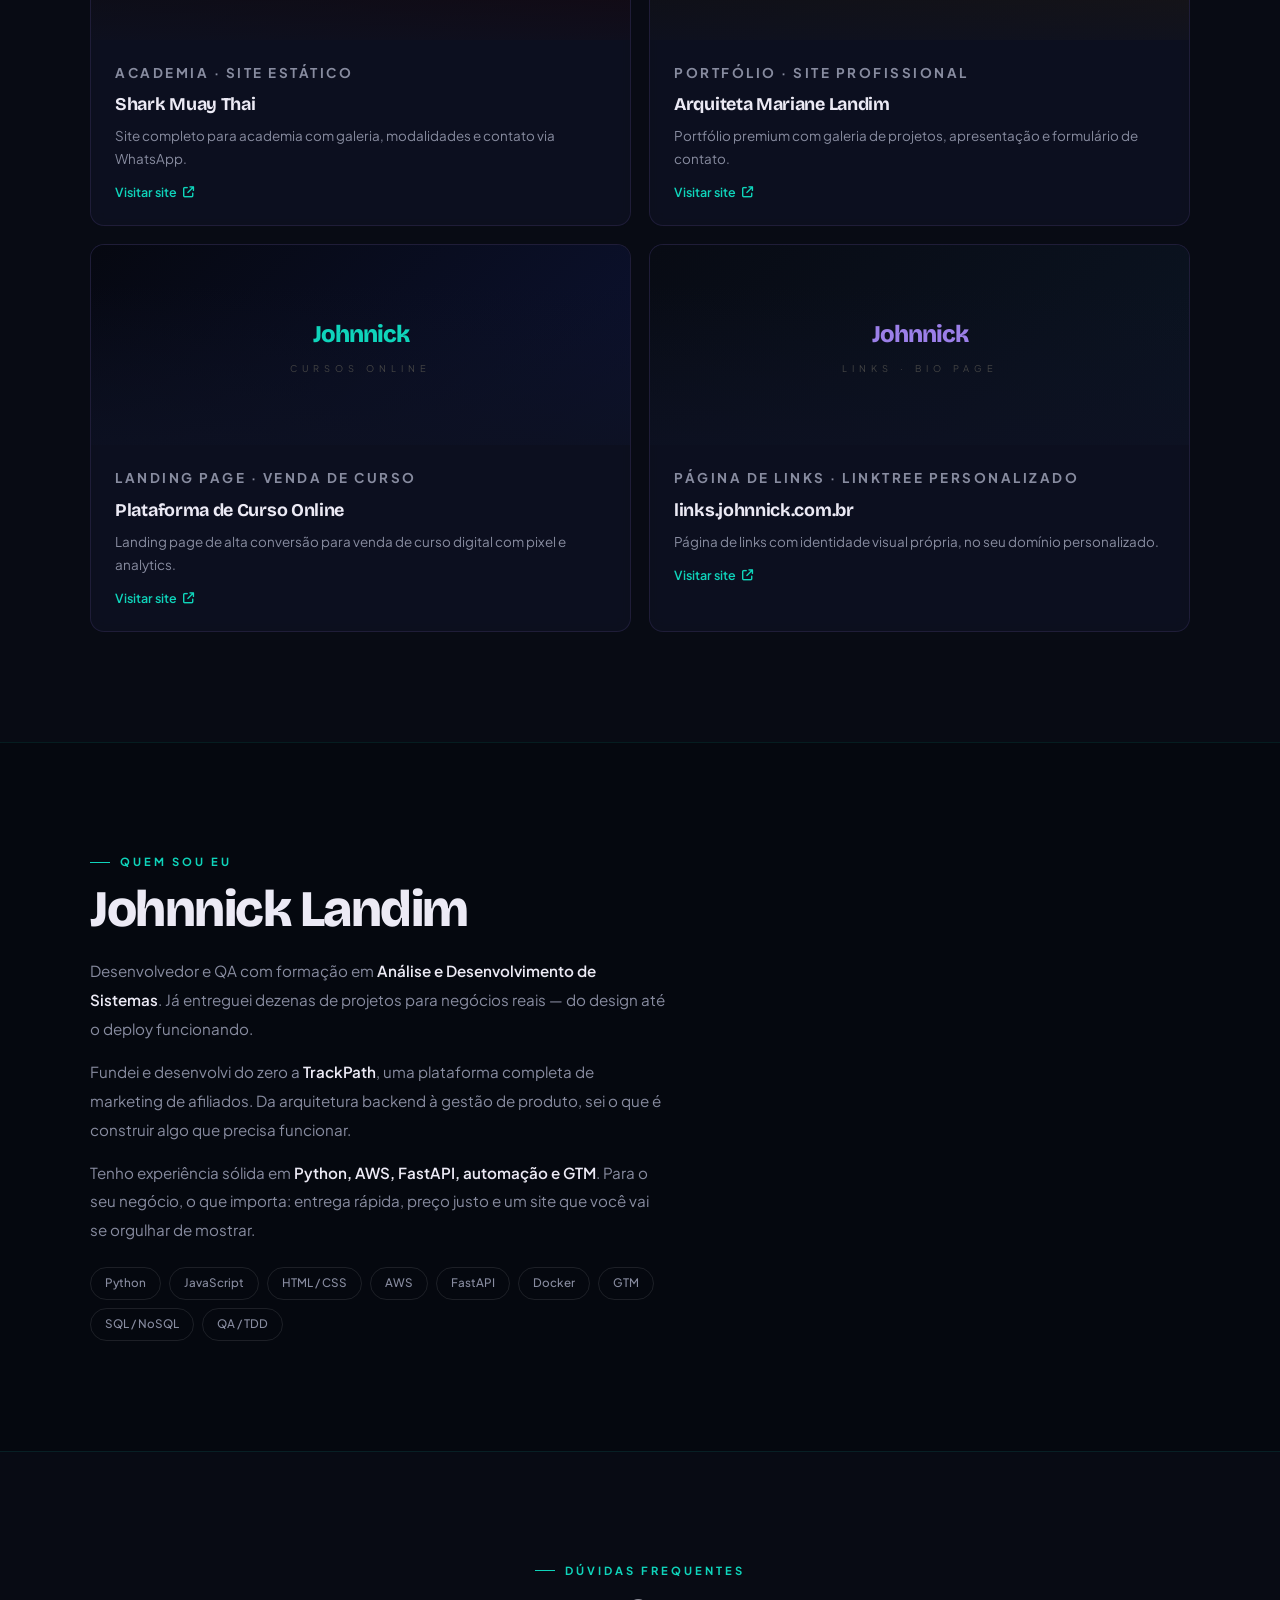
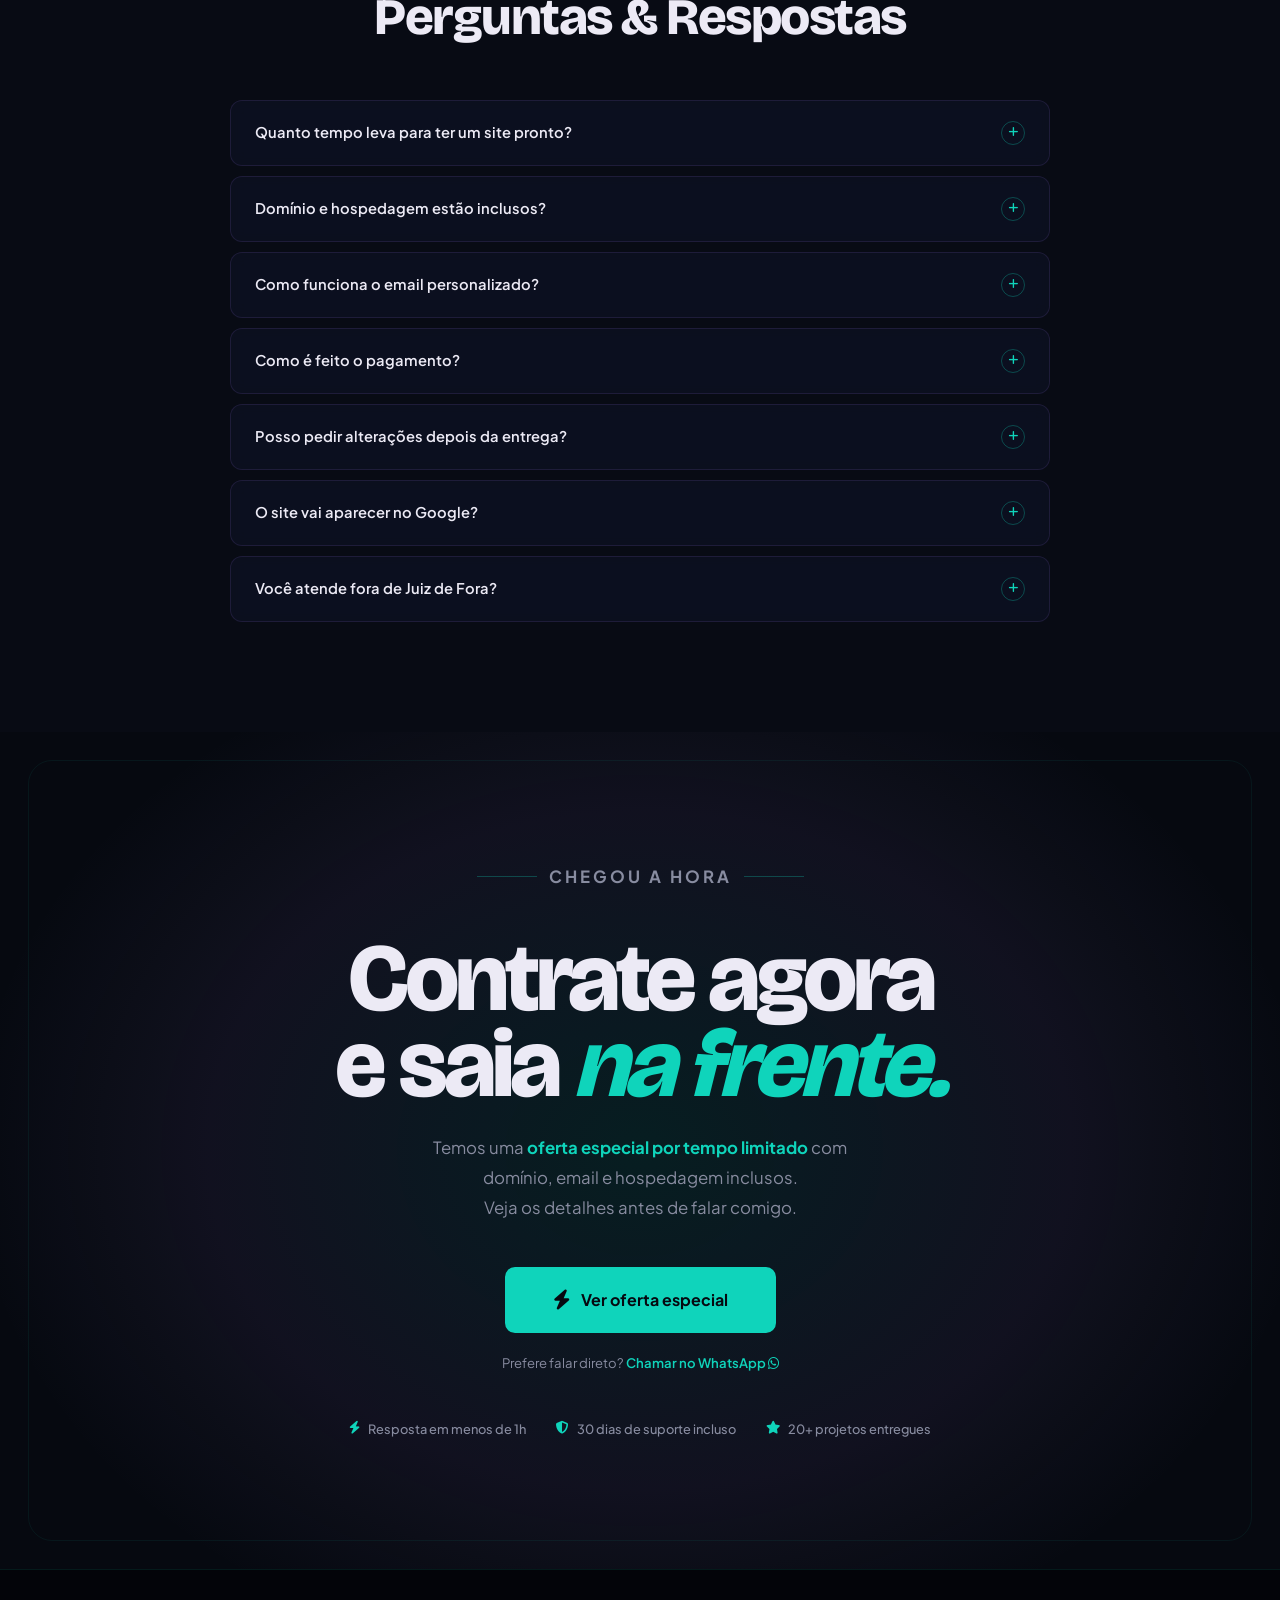
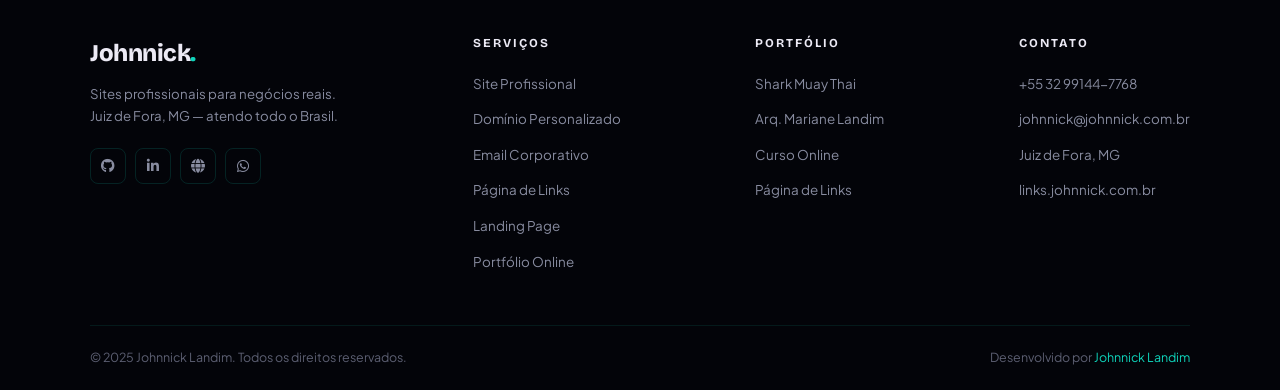
==== commit 89e7016d: "update: Atualizando" ====
--- a/index.html
+++ b/index.html
@@ -220,12 +220,10 @@
                 <p class="service-num">03</p>
                 <div class="service-icon-wrap"><i class="fas fa-envelope"></i></div>
                 <h3>Email Corporativo</h3>
-                <p><em><a href="/cdn-cgi/l/email-protection" class="__cf_email__"
-                            data-cfemail="7d1e1213091c09123d0e180813181a121e1412531e1210531f0f">[email&#160;protected]</a></em>
-                    transmite muito mais profissionalismo do que qualquer Gmail ou Hotmail.</p>
+                <p><em>contato@seunegocio.com.br</em> transmite muito mais profissionalismo do que qualquer Gmail ou
+                    Hotmail.</p>
                 <div class="service-tags">
-                    <span class="stag"><a href="/cdn-cgi/l/email-protection" class="__cf_email__"
-                            data-cfemail="fc9f9392889d8893bc8f998992939199d29f9391">[email&#160;protected]</a></span>
+                    <span class="stag">contato@seunome.com</span>
                     <span class="stag">Multi-conta</span>
                 </div>
             </div>
